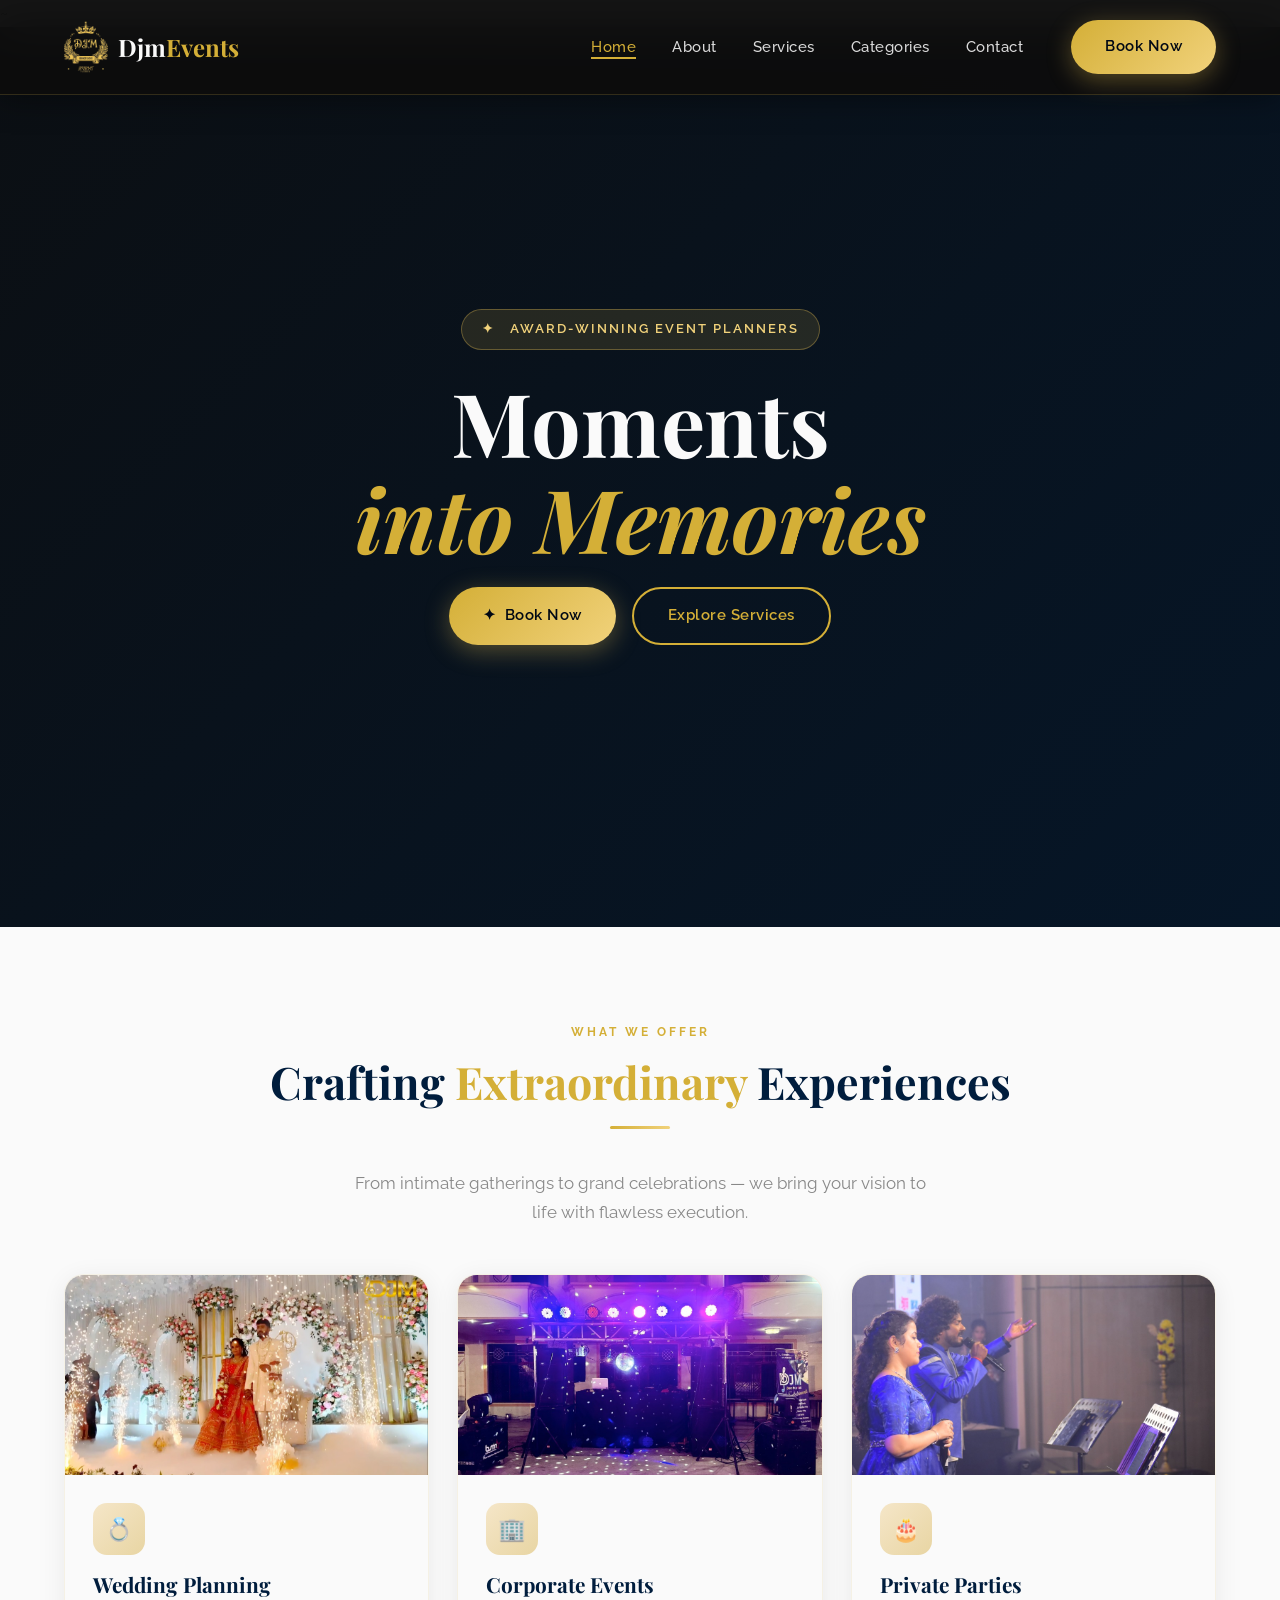
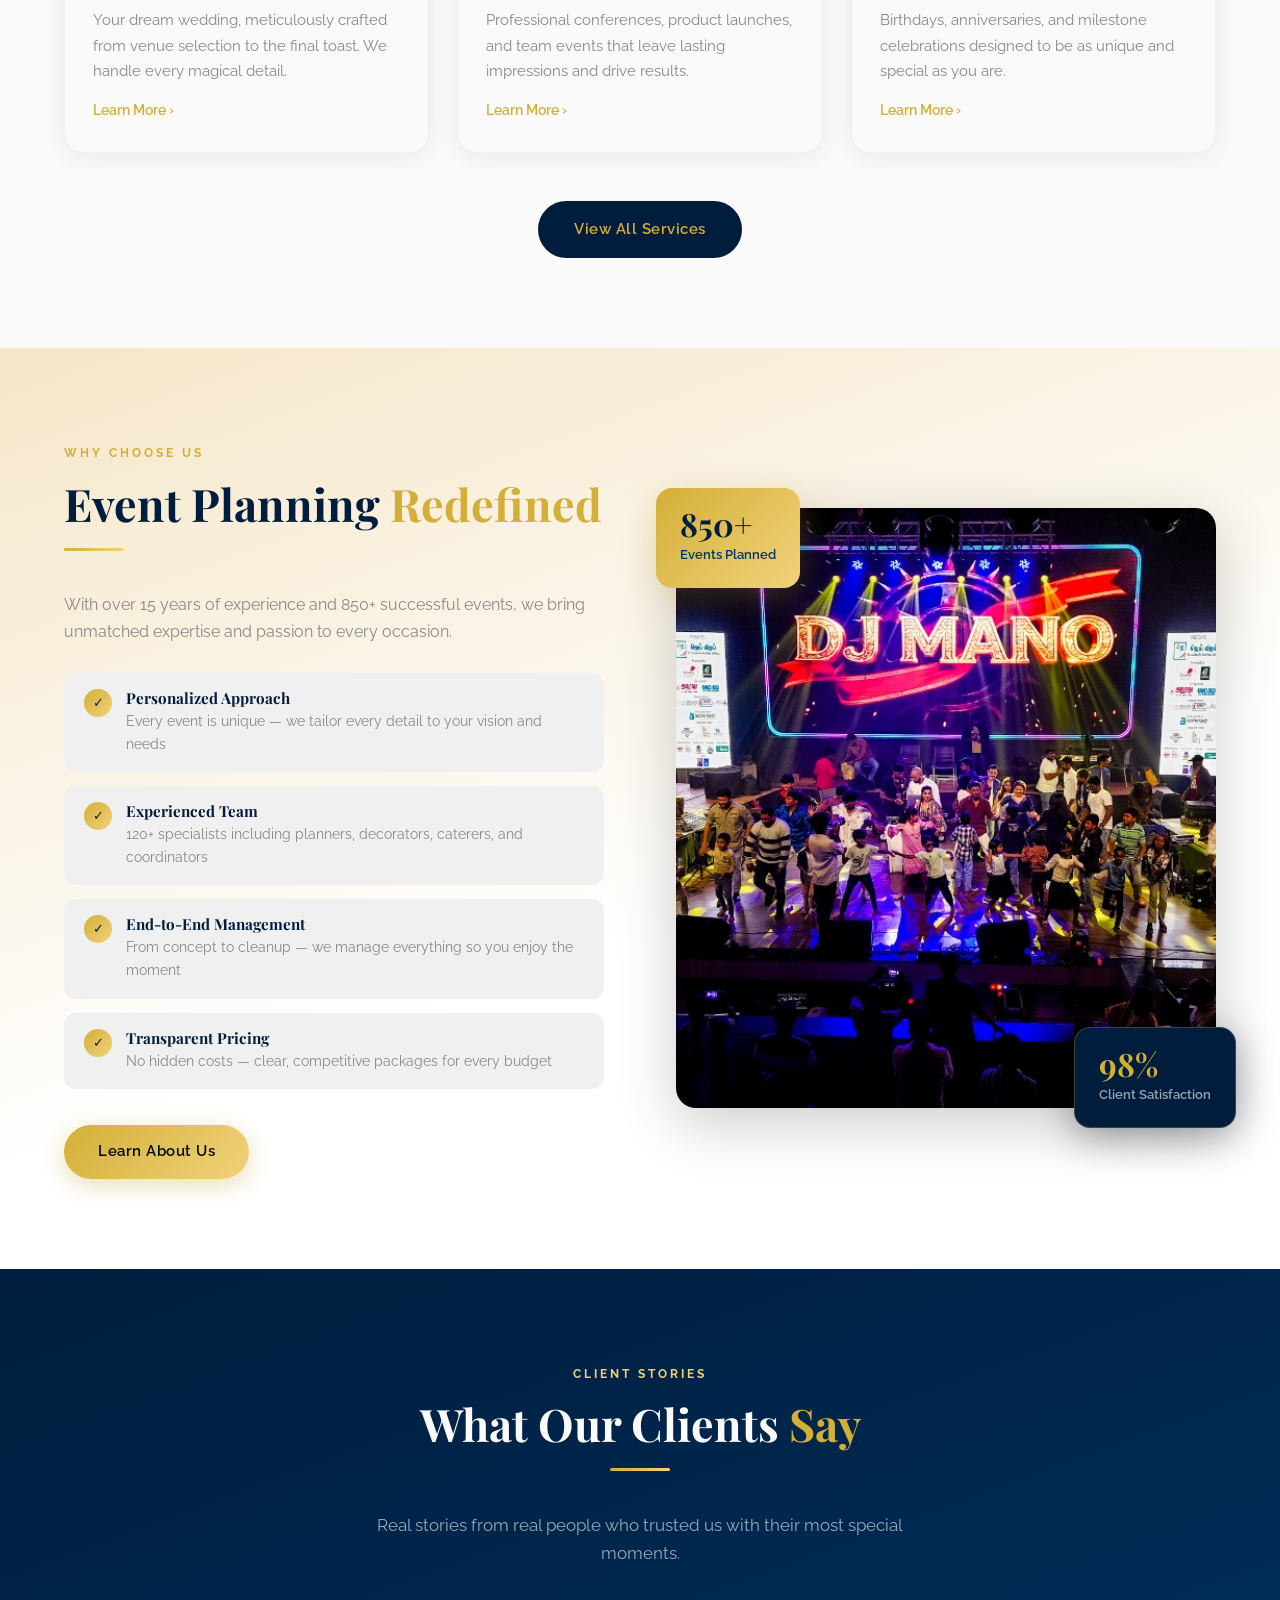
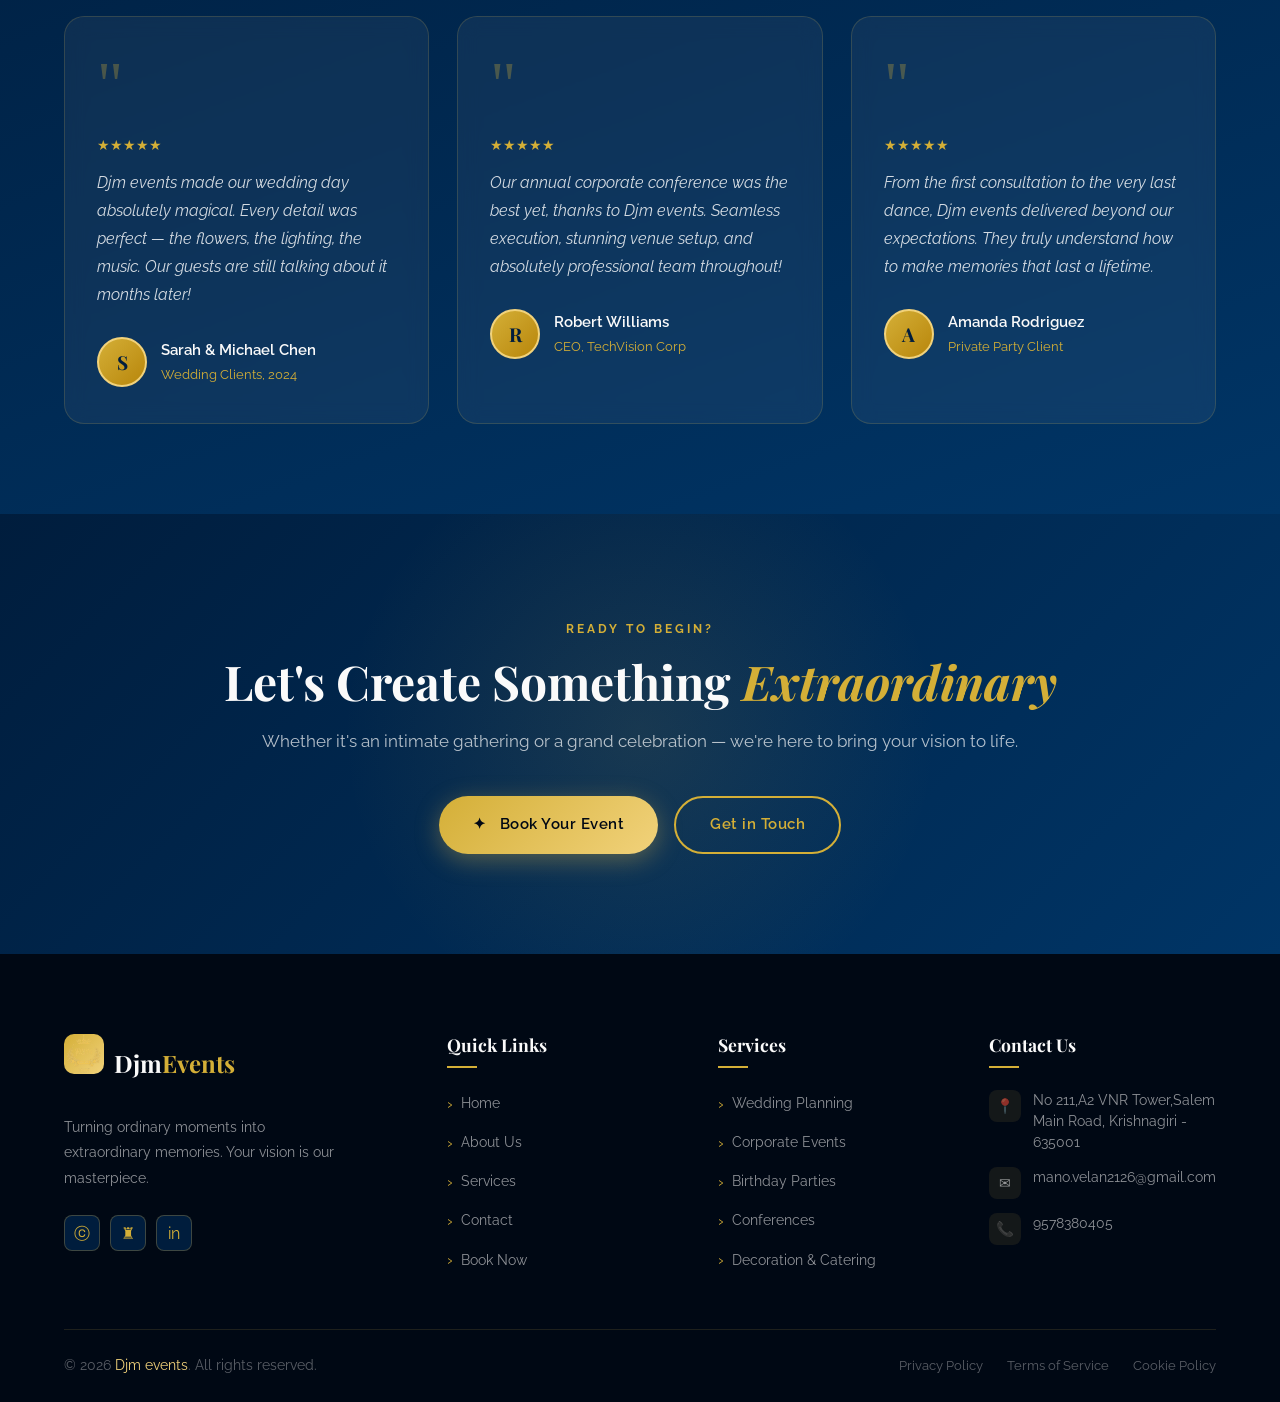
==== index.html @ b43e239d "first commit" ====
<!DOCTYPE html>
<html lang="en">

<head>
  <meta charset="UTF-8" />
  <meta name="viewport" content="width=device-width, initial-scale=1.0" />
  <meta name="description"
    content="Djm events - Premier event management company specializing in weddings, corporate functions, and private parties. Turning moments into memories." />
  <title>Djm events | Turning Moments into Memories</title>
  <link rel="stylesheet" href="style.css" />
  <link rel="preconnect" href="https://fonts.googleapis.com" />
  <link rel="preconnect" href="https://fonts.gstatic.com" crossorigin />
  <link rel="stylesheet" href="https://cdnjs.cloudflare.com/ajax/libs/font-awesome/6.5.0/css/all.min.css">
</head>
~
<body>

  <!-- ===== NAVBAR ===== -->
  <nav class="navbar" id="navbar">
    <div class="nav-container">
      <a href="index.html" class="nav-logo" aria-label="Djm events Home">
        <div class="nav-logo-icon"><img src="images/djmlogo.jpg" alt=""></div>
        <span class="nav-logo-text">Djm<span>Events</span></span>
      </a>
      <ul class="nav-links" id="navLinks" role="navigation" aria-label="Main navigation">
        <li><a href="index.html" class="nav-link active">Home</a></li>
        <li><a href="about.html" class="nav-link">About</a></li>
        <li><a href="services.html" class="nav-link">Services</a></li>
        <li><a href="categories.html" class="nav-link">Categories</a></li>
        <li><a href="contact.html" class="nav-link">Contact</a></li>
        <li><a href="book.html" class="btn btn-primary nav-cta">Book Now</a></li>
      </ul>
      <button class="hamburger" id="hamburger" aria-label="Toggle navigation" aria-expanded="false">
        <span></span><span></span><span></span>
      </button>
    </div>
  </nav>

  <!-- ===== HERO ===== -->
  <section class="hero" id="hero">
    <div class="hero-bg">
      <div class="slide slide-1"></div>
      <div class="slide slide-2"></div>
      <div class="slide slide-3"></div>
      <div class="slide slide-4"></div>
      <div class="slide slide-5"></div>
    </div>
    <div class="hero-overlay"></div>
    <div class="hero-particles" aria-hidden="true" id="particles"></div>
    <div class="container">
      <div class="hero-content">
        <div class="hero-badge">✦ &nbsp; Award-Winning Event Planners</div>
        <h1 class="hero-title">
          Moments
          <span class="gold-text">into Memories</span>
        </h1>
        
        <div class="hero-buttons">
          <a href="book.html" class="btn btn-primary" id="hero-book-btn">
            <span>✦</span> Book Now
          </a>
          <a href="services.html" class="btn btn-outline" id="hero-services-btn">
            Explore Services
          </a>
        </div>
      </div>
    </div>

  </section>

  <!-- ===== STATS BAR ===== -->


  <!-- ===== SERVICES HIGHLIGHTS ===== -->
  <section class="services-highlights section-padding" id="services-highlight">
    <div class="container">
      <div class="text-center fade-in">
        <span class="section-tag">What We Offer</span>
        <h2 class="section-title">Crafting <span>Extraordinary</span> Experiences</h2>
        <div class="gold-divider"></div>
        <p class="section-subtitle">From intimate gatherings to grand celebrations — we bring your vision to life with
          flawless execution.</p>
      </div>
      <div class="services-grid">

        <article class="service-card fade-in" id="service-wedding">
          <div class="service-card-img-wrap" style="overflow:hidden;">
            <img src="images/wedding_floral_stage.jpg" alt="Wedding planning services"
              class="service-card-img" loading="lazy" />
          </div>
          <div class="service-card-body">
            <div class="service-icon">💍</div>
            <h3>Wedding Planning</h3>
            <p>Your dream wedding, meticulously crafted from venue selection to the final toast. We handle every magical
              detail.</p>
            <a href="services.html#weddings" class="card-arrow">Learn More ›</a>
          </div>
        </article>

        <article class="service-card fade-in" id="service-corporate">
          <div style="overflow:hidden;">
            <img src="images/dj_full_setup.jpg"
              alt="Corporate events management" class="service-card-img" loading="lazy" />
          </div>
          <div class="service-card-body">
            <div class="service-icon">🏢</div>
            <h3>Corporate Events</h3>
            <p>Professional conferences, product launches, and team events that leave lasting impressions and drive
              results.</p>
            <a href="services.html#corporate" class="card-arrow">Learn More ›</a>
          </div>
        </article>

        <article class="service-card fade-in" id="service-birthday">
          <div style="overflow:hidden;">
            <img src="images/other_stage_singers.jpg" alt="Birthday party planning"
              class="service-card-img" loading="lazy" />
          </div>
          <div class="service-card-body">
            <div class="service-icon">🎂</div>
            <h3>Private Parties</h3>
            <p>Birthdays, anniversaries, and milestone celebrations designed to be as unique and special as you are.</p>
            <a href="services.html#parties" class="card-arrow">Learn More ›</a>
          </div>
        </article>

      </div>
      <div class="text-center" style="margin-top:48px;">
        <a href="services.html" class="btn btn-dark" id="all-services-btn">View All Services</a>
      </div>
    </div>
  </section>

  <!-- ===== WHY US ===== -->
  <section class="section-padding" style="background: linear-gradient(160deg, var(--champagne) 0%, #fff 60%);"
    id="why-us">
    <div class="container">
      <div class="two-col-grid">
        <div class="fade-in">
          <span class="section-tag">Why Choose Us</span>
          <h2 class="section-title">Event Planning <span>Redefined</span></h2>
          <div class="gold-divider"></div>
          <p style="color:var(--gray-mid); margin-bottom:28px; font-size:1rem;">With over 15 years of experience and
            850+ successful events, we bring unmatched expertise and passion to every occasion.</p>
          <div class="why-list">
            <div class="why-item">
              <div class="why-check">✓</div>
              <div class="why-item-text">
                <h5>Personalized Approach</h5>
                <p>Every event is unique — we tailor every detail to your vision and needs</p>
              </div>
            </div>
            <div class="why-item">
              <div class="why-check">✓</div>
              <div class="why-item-text">
                <h5>Experienced Team</h5>
                <p>120+ specialists including planners, decorators, caterers, and coordinators</p>
              </div>
            </div>
            <div class="why-item">
              <div class="why-check">✓</div>
              <div class="why-item-text">
                <h5>End-to-End Management</h5>
                <p>From concept to cleanup — we manage everything so you enjoy the moment</p>
              </div>
            </div>
            <div class="why-item">
              <div class="why-check">✓</div>
              <div class="why-item-text">
                <h5>Transparent Pricing</h5>
                <p>No hidden costs — clear, competitive packages for every budget</p>
              </div>
            </div>
          </div>
          <div style="margin-top:36px;">
            <a href="about.html" class="btn btn-primary" id="about-learn-btn">Learn About Us</a>
          </div>
        </div>
        <div class="fade-in" style="position:relative;">
          <img src="images/concert_djmano_crowd.jpg" alt="Elegant event setup" class="responsive-img-lg"
            style="width:100%; height:600px; object-fit:cover; border-radius:20px; box-shadow:0 16px 60px rgba(0,0,0,0.2);" loading="lazy" />
          <div
            style="position:absolute; top:-20px; left:-20px; background:linear-gradient(135deg,var(--gold),var(--gold-light)); border-radius:16px; padding:20px 24px; box-shadow:var(--shadow-gold);">
            <span
              style="font-family:'Playfair Display',serif; font-size:2rem; font-weight:700; color:var(--dark); display:block; line-height:1;">850+</span>
            <span style="font-size:0.8rem; color:var(--dark-mid); font-weight:600;">Events Planned</span>
          </div>
          <div
            style="position:absolute; bottom:-20px; right:-20px; background:var(--dark); border-radius:16px; padding:20px 24px; box-shadow:var(--shadow-dark); border:1px solid rgba(201,168,76,0.3);">
            <span
              style="font-family:'Playfair Display',serif; font-size:2rem; font-weight:700; color:var(--gold); display:block; line-height:1;">98%</span>
            <span style="font-size:0.8rem; color:rgba(255,255,255,0.6); font-weight:600;">Client Satisfaction</span>
          </div>
        </div>
      </div>
    </div>
  </section>

  <!-- ===== TESTIMONIALS ===== -->
  <section class="testimonials section-padding" id="testimonials">
    <div class="container">
      <div class="text-center fade-in">
        <span class="section-tag" style="color:var(--gold-light);">Client Stories</span>
        <h2 class="section-title" style="color:var(--white);">What Our Clients <span>Say</span></h2>
        <div class="gold-divider"></div>
        <p class="section-subtitle" style="color:rgba(255,255,255,0.6);">Real stories from real people who trusted us
          with their most special moments.</p>
      </div>
      <div class="testimonials-grid">

        <div class="testimonial-card fade-in" id="testimonial-1">
          <span class="quote-icon">"</span>
          <div class="stars">★★★★★</div>
          <p class="testimonial-text">Djm events made our wedding day absolutely magical. Every detail was perfect — the
            flowers, the lighting, the music. Our guests are still talking about it months later!</p>
          <div class="testimonial-author">
            <div class="author-avatar">S</div>
            <div class="author-info">
              <div class="author-name">Sarah & Michael Chen</div>
              <div class="author-role">Wedding Clients, 2024</div>
            </div>
          </div>
        </div>

        <div class="testimonial-card fade-in" id="testimonial-2">
          <span class="quote-icon">"</span>
          <div class="stars">★★★★★</div>
          <p class="testimonial-text">Our annual corporate conference was the best yet, thanks to Djm events. Seamless
            execution, stunning venue setup, and absolutely professional team throughout!</p>
          <div class="testimonial-author">
            <div class="author-avatar">R</div>
            <div class="author-info">
              <div class="author-name">Robert Williams</div>
              <div class="author-role">CEO, TechVision Corp</div>
            </div>
          </div>
        </div>

        <div class="testimonial-card fade-in" id="testimonial-3">
          <span class="quote-icon">"</span>
          <div class="stars">★★★★★</div>
          <p class="testimonial-text">From the first consultation to the very last dance, Djm events delivered beyond
            our expectations. They truly understand how to make memories that last a lifetime.</p>
          <div class="testimonial-author">
            <div class="author-avatar">A</div>
            <div class="author-info">
              <div class="author-name">Amanda Rodriguez</div>
              <div class="author-role">Private Party Client</div>
            </div>
          </div>
        </div>

      </div>
    </div>
  </section>

  <!-- ===== CTA ===== -->
  <section class="cta-section">
    <div class="container">
      <div class="cta-content text-center fade-in">
        <span class="section-tag">Ready to Begin?</span>
        <h2 class="cta-title">Let's Create Something <span>Extraordinary</span></h2>
        <p class="cta-subtitle">Whether it's an intimate gathering or a grand celebration — we're here to bring your
          vision to life.</p>
        <div class="cta-buttons">
          <a href="book.html" class="btn btn-primary" id="cta-book-btn">✦ &nbsp; Book Your Event</a>
          <a href="contact.html" class="btn btn-outline" id="cta-contact-btn">Get in Touch</a>
        </div>
      </div>
    </div>
  </section>

  <!-- ===== FOOTER ===== -->
  <footer id="footer">
    <div class="container">
      <div class="footer-top">
        <div class="footer-brand">
          <div class="footer-logo">
            <div class="footer-logo-icon"><img src="images/djmlogo.jpg" alt="Djm Events Logo"></div>
            <span class="footer-logo-text">Djm<span>Events</span></span>
          </div>
          <p class="footer-desc">Turning ordinary moments into extraordinary memories. Your vision is our masterpiece.
          </p>
          <div class="footer-social">
            <a href="#" class="social-link" aria-label="Facebook">&#9426;</a>
            <a href="#" class="social-link" aria-label="Instagram">&#9820;</a>
            <a href="#" class="social-link" aria-label="LinkedIn">in</a>
          </div>
        </div>
        <div class="footer-col">
          <h4>Quick Links</h4>
          <div class="footer-links">
            <a href="index.html">Home</a>
            <a href="about.html">About Us</a>
            <a href="services.html">Services</a>
            <a href="contact.html">Contact</a>
            <a href="book.html">Book Now</a>
          </div>
        </div>
        <div class="footer-col">
          <h4>Services</h4>
          <div class="footer-links">
            <a href="services.html">Wedding Planning</a>
            <a href="services.html">Corporate Events</a>
            <a href="services.html">Birthday Parties</a>
            <a href="services.html">Conferences</a>
            <a href="services.html">Decoration & Catering</a>
          </div>
        </div>
        <div class="footer-col">
          <h4>Contact Us</h4>
          <div class="footer-contact-items">
            <div class="footer-contact-item">
              <div class="footer-ci-icon">📍</div><span>No 211,A2 VNR Tower,Salem Main Road, Krishnagiri - 635001
              </span>
            </div>
            <div class="footer-contact-item">
              <div class="footer-ci-icon">✉</div><a href="mailto:contact@youreventco.com">mano.velan2126@gmail.com</a>
            </div>
            <div class="footer-contact-item">
              <div class="footer-ci-icon">📞</div><a href="tel:+11234567890">9578380405</a>
            </div>
          </div>
        </div>
      </div>
      <div class="footer-bottom">
        <p class="footer-copy">&copy; 2026 <a href="index.html">Djm events</a>. All rights reserved.</p>
        <div class="footer-bottom-links">
          <a href="#">Privacy Policy</a>
          <a href="#">Terms of Service</a>
          <a href="#">Cookie Policy</a>
        </div>
      </div>
    </div>
  </footer>

  <script src="main.js"></script>
</body>

</html>
---- style.css ----
/* ===================================================
   Djm events - Event Management Website Stylesheet
   Color Palette: Gold (#C9A84C), Black (#0D0D0D), White (#FAFAFA), Champagne (#F5E6C8)
   =================================================== */

@import url("https://fonts.googleapis.com/css2?family=Playfair+Display:ital,wght@0,400;0,600;0,700;1,400&family=Raleway:wght@300;400;500;600;700&display=swap");

:root {
  --gold: #d4af37;
  --gold-light: #f1d27b;
  --gold-dark: #b8860b;
  --black: #000814;
  --dark: #001d3d;
  --dark-mid: #003566;
  --white: #fafafa;
  --champagne: #f5e6c8;
  --champagne-mid: #e8d5a3;
  --gray-light: #f0f0f0;
  --gray-mid: #888;
  --text-dark: #1a1a1a;
  --text-light: #fafafa;
  --shadow-gold: 0 8px 32px rgba(212, 175, 55, 0.25);
  --shadow-dark: 0 8px 40px rgba(0, 8, 20, 0.4);
  --transition: all 0.35s cubic-bezier(0.4, 0, 0.2, 1);
  --radius: 12px;
  --radius-lg: 20px;
}

/* ===================== RESET & BASE ===================== */
*,
*::before,
*::after {
  margin: 0;
  padding: 0;
  box-sizing: border-box;
}

html {
  scroll-behavior: smooth;
  font-size: 16px;
}

body {
  font-family: "Raleway", sans-serif;
  background-color: var(--white);
  color: var(--text-dark);
  line-height: 1.7;
  overflow-x: hidden;
}

h1,
h2,
h3,
h4,
h5 {
  font-family: "Playfair Display", serif;
  line-height: 1.25;
}

a {
  text-decoration: none;
  color: inherit;
  transition: var(--transition);
}

img {
  max-width: 100%;
  height: auto;
  display: block;
}

ul {
  list-style: none;
}

input,
textarea,
select,
button {
  font-family: "Raleway", sans-serif;
}

/* ===================== UTILITY ===================== */
.container {
  max-width: 1200px;
  margin: 0 auto;
  padding: 0 24px;
}

.section-padding {
  padding: 90px 0;
}

.section-padding-sm {
  padding: 60px 0;
}

.section-tag {
  display: inline-block;
  font-size: 0.78rem;
  font-weight: 700;
  letter-spacing: 3px;
  text-transform: uppercase;
  color: var(--gold);
  margin-bottom: 12px;
}

.section-title {
  font-size: clamp(2rem, 4vw, 2.8rem);
  color: var(--dark);
  margin-bottom: 16px;
}

.section-title span {
  color: var(--gold);
}

.section-subtitle {
  font-size: 1.05rem;
  color: var(--gray-mid);
  max-width: 580px;
  margin-bottom: 48px;
}

.text-center {
  text-align: center;
}

.text-center .section-subtitle {
  margin-left: auto;
  margin-right: auto;
}

.gold-divider {
  width: 60px;
  height: 3px;
  background: linear-gradient(90deg, var(--gold), var(--gold-light));
  border-radius: 2px;
  margin: 16px 0 40px;
}

.text-center .gold-divider {
  margin-left: auto;
  margin-right: auto;
}

/* ===================== BUTTONS ===================== */
.btn {
  display: inline-flex;
  align-items: center;
  gap: 8px;
  padding: 14px 34px;
  border-radius: 50px;
  font-weight: 600;
  font-size: 0.95rem;
  letter-spacing: 0.5px;
  cursor: pointer;
  border: none;
  transition: var(--transition);
  position: relative;
  overflow: hidden;
}

.btn::before {
  content: "";
  position: absolute;
  inset: 0;
  background: rgba(255, 255, 255, 0.15);
  transform: scaleX(0);
  transform-origin: left;
  transition: transform 0.35s ease;
}

.btn:hover::before {
  transform: scaleX(1);
}

.btn-primary {
  background: linear-gradient(135deg, var(--gold) 0%, var(--gold-light) 100%);
  color: var(--black);
  box-shadow: 0 6px 24px rgba(201, 168, 76, 0.4);
}

.btn-primary:hover {
  transform: translateY(-3px);
  box-shadow: 0 12px 36px rgba(201, 168, 76, 0.5);
}

.btn-outline {
  background: transparent;
  color: var(--gold);
  border: 2px solid var(--gold);
}

.btn-outline:hover {
  background: var(--gold);
  color: var(--black);
  transform: translateY(-3px);
}

.btn-white {
  background: var(--white);
  color: var(--dark);
  box-shadow: 0 4px 20px rgba(0, 0, 0, 0.15);
}

.btn-white:hover {
  background: var(--champagne);
  transform: translateY(-3px);
}

.btn-dark {
  background: var(--dark);
  color: var(--gold);
  border: 2px solid var(--dark);
}

.btn-dark:hover {
  background: var(--gold);
  color: var(--dark);
  transform: translateY(-3px);
}

/* ===================== NAVBAR ===================== */
.navbar {
  position: fixed;
  top: 0;
  left: 0;
  right: 0;
  z-index: 1000;
  padding: 0;
  transition: var(--transition);
}

.navbar.scrolled {
  background: rgba(13, 13, 13, 0.97);
  backdrop-filter: blur(20px);
  border-bottom: 1px solid rgba(201, 168, 76, 0.2);
  box-shadow: 0 4px 30px rgba(0, 0, 0, 0.4);
}

.nav-container {
  max-width: 1200px;
  margin: 0 auto;
  padding: 20px 24px;
  display: flex;
  align-items: center;
  justify-content: space-between;
}

.nav-logo {
  display: flex;
  align-items: center;
  gap: 10px;
}

.nav-logo-icon {
  width: 44px;
  height: 54px;
  border-radius: 8px;
  display: flex;
  align-items: center;
  justify-content: center;
  overflow: hidden;
}

.nav-logo-icon img {
  width: 100%;
  height: 100%;
  object-fit: cover;
}

.nav-logo-text {
  font-family: "Playfair Display", serif;
  font-size: 1.5rem;
  font-weight: 700;
  color: var(--white);
}

.nav-logo-text span {
  color: var(--gold);
}

.nav-links {
  display: flex;
  align-items: center;
  gap: 36px;
}

.nav-link {
  color: rgba(255, 255, 255, 0.85);
  font-weight: 500;
  font-size: 0.92rem;
  letter-spacing: 0.5px;
  position: relative;
  padding-bottom: 4px;
}

.nav-link::after {
  content: "";
  position: absolute;
  bottom: 0;
  left: 0;
  width: 0;
  height: 2px;
  background: var(--gold);
  transition: width 0.3s ease;
}

.nav-link:hover,
.nav-link.active {
  color: var(--gold);
}

.nav-link:hover::after,
.nav-link.active::after {
  width: 100%;
}

.nav-cta {
  margin-left: 12px;
}

.hamburger {
  display: none;
  flex-direction: column;
  gap: 5px;
  cursor: pointer;
  padding: 4px;
}

.hamburger span {
  display: block;
  width: 24px;
  height: 2px;
  background: var(--white);
  border-radius: 2px;
  transition: var(--transition);
}

/* ===================== HERO - HOME ===================== */
.hero {
  position: relative;
  min-height: 100vh;
  display: flex;
  align-items: center;
  justify-content: center;
  overflow: hidden;
}

.hero-bg {
  position: absolute;
  inset: 0;
  z-index: 0;
  overflow: hidden;
  background: var(--dark);
}

.hero-bg .slide {
  position: absolute;
  inset: 0;
  background-size: cover;
  background-position: center;
  opacity: 0;
  animation: heroCrossfade 15s infinite;
}

.hero-bg .slide-1 {
  background-image: url("images/concert_peacock_stage.jpg");
  animation-delay: 0s;
}

.hero-bg .slide-2 {
  background-image: url("images/concert_djmano_crowd.jpg");
  animation-delay: 3s;
}

.hero-bg .slide-3 {
  background-image: url("images/wedding_floral_stage.jpg");
  animation-delay: 6s;
}

.hero-bg .slide-4 {
  background-image: url("images/dj_full_setup.jpg");
  animation-delay: 9s;
}

.hero-bg .slide-5 {
  background-image: url("images/wedding_sparkler_curtain.jpg");
  animation-delay: 12s;
}

@keyframes heroCrossfade {
  0% { opacity: 0; transform: scale(1); }
  5% { opacity: 1; transform: scale(1.02); }
  20% { opacity: 1; transform: scale(1.08); }
  25% { opacity: 0; transform: scale(1.1); }
  100% { opacity: 0; transform: scale(1.1); }
}

@keyframes heroZoom {
  0% {
    transform: scale(1.05);
  }

  100% {
    transform: scale(1.12);
  }
}

.hero-overlay {
  position: absolute;
  inset: 0;
  background: linear-gradient(135deg,
      rgba(13, 13, 13, 0.88) 0%,
      rgba(13, 13, 13, 0.65) 50%,
      rgba(13, 13, 13, 0.45) 100%);
}

.hero-particles {
  position: absolute;
  inset: 0;
  overflow: hidden;
  pointer-events: none;
}

.particle {
  position: absolute;
  width: 4px;
  height: 4px;
  background: var(--gold);
  border-radius: 50%;
  opacity: 0;
  animation: floatUp var(--duration, 6s) var(--delay, 0s) infinite ease-in;
}

@keyframes floatUp {
  0% {
    opacity: 0;
    transform: translateY(0) scale(0);
  }

  20% {
    opacity: 0.8;
  }

  80% {
    opacity: 0.4;
  }

  100% {
    opacity: 0;
    transform: translateY(-120vh) scale(1.5);
  }
}

.hero-content {
  position: relative;
  z-index: 2;
  max-width: 800px;
  text-align: center;
  animation: fadeInUp 1s ease 0.3s both;
}

@keyframes fadeInUp {
  from {
    opacity: 0;
    transform: translateY(40px);
  }

  to {
    opacity: 1;
    transform: translateY(0);
  }
}

.hero-badge {
  display: inline-flex;
  align-items: center;
  gap: 8px;
  background: rgba(201, 168, 76, 0.15);
  border: 1px solid rgba(201, 168, 76, 0.4);
  border-radius: 50px;
  padding: 8px 20px;
  color: var(--gold-light);
  font-size: 0.82rem;
  font-weight: 600;
  letter-spacing: 2px;
  text-transform: uppercase;
  margin-bottom: 24px;
  backdrop-filter: blur(10px);
}

.hero h1 {
  font-size: clamp(2.8rem, 7vw, 5.5rem);
  color: var(--white);
  line-height: 1.1;
  margin-bottom: 20px;
}

.hero h1 .gold-text {
  color: var(--gold);
  font-style: italic;
  display: block;
}

.hero-desc {
  font-size: 1.12rem;
  color: rgba(255, 255, 255, 0.82);
  max-width: 560px;
  margin-bottom: 40px;
  line-height: 1.8;
}

.hero-buttons {
  display: flex;
  justify-content: center;
  gap: 16px;
  flex-wrap: wrap;
}

.hero-scroll {
  position: absolute;
  bottom: 36px;
  left: 50%;
  transform: translateX(-50%);
  z-index: 2;
  display: flex;
  flex-direction: column;
  align-items: center;
  gap: 8px;
  color: rgba(255, 255, 255, 0.6);
  font-size: 0.75rem;
  letter-spacing: 2px;
  text-transform: uppercase;
  animation: bounce 2s infinite;
}

.scroll-line {
  width: 1px;
  height: 50px;
  background: linear-gradient(to bottom, transparent, var(--gold));
}

@keyframes bounce {

  0%,
  100% {
    transform: translateX(-50%) translateY(0);
  }

  50% {
    transform: translateX(-50%) translateY(8px);
  }
}

/* ===================== STATS BAR ===================== */
.stats-bar {
  background: linear-gradient(135deg, var(--dark) 0%, var(--dark-mid) 100%);
  padding: 50px 0;
}

.stats-grid {
  display: grid;
  grid-template-columns: repeat(4, 1fr);
  gap: 24px;
}

.stat-item {
  text-align: center;
  padding: 24px;
  border-right: 1px solid rgba(201, 168, 76, 0.2);
  position: relative;
}

.stat-item:last-child {
  border-right: none;
}

.stat-number {
  font-family: "Playfair Display", serif;
  font-size: 3rem;
  font-weight: 700;
  color: var(--gold);
  display: block;
  line-height: 1;
  margin-bottom: 6px;
}

.stat-label {
  color: rgba(255, 255, 255, 0.7);
  font-size: 0.88rem;
  font-weight: 500;
  letter-spacing: 1px;
  text-transform: uppercase;
}

/* ===================== SERVICES HIGHLIGHTS (HOME) ===================== */
.services-highlights {
  background: var(--white);
}

.services-grid {
  display: grid;
  grid-template-columns: repeat(3, 1fr);
  gap: 28px;
}

.service-card {
  background: var(--white);
  border-radius: var(--radius-lg);
  overflow: hidden;
  box-shadow: 0 4px 24px rgba(0, 0, 0, 0.07);
  border: 1px solid rgba(201, 168, 76, 0.12);
  transition: var(--transition);
  position: relative;
}

.service-card:hover {
  transform: translateY(-8px);
  box-shadow: var(--shadow-gold);
  border-color: rgba(201, 168, 76, 0.4);
}

.service-card-img {
  width: 100%;
  height: 200px;
  object-fit: cover;
  transition: transform 0.5s ease;
}

.service-card:hover .service-card-img {
  transform: scale(1.05);
}

.service-card-img-placeholder {
  width: 100%;
  height: 200px;
  display: flex;
  align-items: center;
  justify-content: center;
  font-size: 3rem;
  transition: transform 0.5s ease;
}

.service-card:hover .service-card-img-placeholder {
  transform: scale(1.05);
}

.service-card-body {
  padding: 28px;
}

.service-icon {
  width: 52px;
  height: 52px;
  background: linear-gradient(135deg, var(--champagne), var(--champagne-mid));
  border-radius: 14px;
  display: flex;
  align-items: center;
  justify-content: center;
  font-size: 1.4rem;
  margin-bottom: 16px;
  transition: var(--transition);
}

.service-card:hover .service-icon {
  background: linear-gradient(135deg, var(--gold), var(--gold-light));
  transform: rotate(-5deg) scale(1.1);
}

.service-card-body h3 {
  font-size: 1.3rem;
  color: var(--dark);
  margin-bottom: 10px;
}

.service-card-body p {
  font-size: 0.93rem;
  color: var(--gray-mid);
  line-height: 1.7;
}

.card-arrow {
  display: inline-flex;
  align-items: center;
  gap: 6px;
  color: var(--gold);
  font-weight: 600;
  font-size: 0.88rem;
  margin-top: 16px;
  transition: gap 0.3s ease;
}

.service-card:hover .card-arrow {
  gap: 10px;
}

/* ===================== TESTIMONIALS ===================== */
.testimonials {
  background: linear-gradient(160deg, var(--dark) 0%, var(--dark-mid) 100%);
}

.testimonials-grid {
  display: grid;
  grid-template-columns: repeat(3, 1fr);
  gap: 28px;
}

.testimonial-card {
  background: rgba(255, 255, 255, 0.05);
  border: 1px solid rgba(201, 168, 76, 0.2);
  border-radius: var(--radius-lg);
  padding: 36px 32px;
  position: relative;
  transition: var(--transition);
  backdrop-filter: blur(10px);
}

.testimonial-card:hover {
  background: rgba(201, 168, 76, 0.08);
  border-color: rgba(201, 168, 76, 0.5);
  transform: translateY(-6px);
}

.quote-icon {
  font-size: 4rem;
  color: var(--gold);
  opacity: 0.3;
  font-family: Georgia, serif;
  line-height: 1;
  margin-bottom: 16px;
  display: block;
}

.testimonial-text {
  color: rgba(255, 255, 255, 0.82);
  font-size: 0.97rem;
  line-height: 1.8;
  font-style: italic;
  margin-bottom: 28px;
}

.testimonial-author {
  display: flex;
  align-items: center;
  gap: 14px;
}

.author-avatar {
  width: 50px;
  height: 50px;
  border-radius: 50%;
  background: linear-gradient(135deg, var(--gold), var(--gold-dark));
  display: flex;
  align-items: center;
  justify-content: center;
  font-family: "Playfair Display", serif;
  font-size: 1.2rem;
  color: var(--dark);
  font-weight: 700;
  border: 2px solid var(--gold-light);
  flex-shrink: 0;
}



.author-name {
  color: var(--white);
  font-weight: 600;
  font-size: 0.95rem;
}

.author-role {
  color: var(--gold);
  font-size: 0.8rem;
}

.stars {
  color: var(--gold);
  font-size: 0.9rem;
  margin-bottom: 12px;
}

/* ===================== ABOUT PAGE ===================== */
.page-hero {
  position: relative;
  height: 50vh;
  min-height: 380px;
  display: flex;
  align-items: center;
  justify-content: center;
  padding-bottom: 60px;
  overflow: hidden;
}

.page-hero-bg {
  position: absolute;
  inset: 0;
  background-size: cover;
  background-position: center;
}

.page-hero-overlay {
  position: absolute;
  inset: 0;
  background: linear-gradient(to bottom,
      rgba(13, 13, 13, 0.5) 0%,
      rgba(13, 13, 13, 0.85) 100%);
}

.page-hero-content {
  position: relative;
  z-index: 2;
  max-width: 800px;
  margin: 0 auto;
}

.page-hero-content.text-center {
  text-align: center;
}

.page-hero-title {
  font-size: clamp(2.5rem, 6vw, 4rem);
  color: var(--white);
  margin-bottom: 12px;
}

.page-hero-title span {
  color: var(--gold);
}

.breadcrumb {
  display: flex;
  align-items: center;
  gap: 10px;
  color: rgba(255, 255, 255, 0.65);
  font-size: 0.88rem;
  justify-content: center;
}

.breadcrumb-center {
  justify-content: center;
}

.breadcrumb a {
  color: var(--gold-light);
}

.breadcrumb a:hover {
  color: var(--gold);
}

.breadcrumb-sep {
  color: rgba(255, 255, 255, 0.35);
}

/* About Section */
.about-overview {
  display: grid;
  grid-template-columns: 1fr 1fr;
  gap: 72px;
  align-items: center;
}

.about-img-wrap {
  position: relative;
}

.about-img-main {
  width: 100%;
  height: 600px;
  object-fit: cover;
  border-radius: var(--radius-lg);
  box-shadow: var(--shadow-dark);
}

.about-img-badge {
  position: absolute;
  bottom: -24px;
  right: -24px;
  background: linear-gradient(135deg, var(--gold), var(--gold-light));
  border-radius: var(--radius);
  padding: 20px 24px;
  text-align: center;
  box-shadow: var(--shadow-gold);
}

.about-img-badge .big-num {
  font-family: "Playfair Display", serif;
  font-size: 2.5rem;
  font-weight: 700;
  color: var(--dark);
  display: block;
}

.about-img-badge span {
  font-size: 0.8rem;
  color: var(--dark-mid);
  font-weight: 600;
}



.mission-vision-grid {
  display: grid;
  grid-template-columns: 1fr 1fr;
  gap: 20px;
  margin: 32px 0;
}

.mv-card {
  padding: 24px;
  border-radius: var(--radius);
  border: 1px solid;
  transition: var(--transition);
}

.mv-card.mission {
  background: linear-gradient(135deg,
      rgba(201, 168, 76, 0.08),
      rgba(201, 168, 76, 0.03));
  border-color: rgba(201, 168, 76, 0.3);
}

.mv-card.vision {
  background: linear-gradient(135deg,
      rgba(13, 13, 13, 0.04),
      rgba(13, 13, 13, 0.01));
  border-color: rgba(13, 13, 13, 0.15);
}

.mv-card:hover {
  transform: translateY(-4px);
  box-shadow: var(--shadow-gold);
}

.mv-icon {
  font-size: 1.8rem;
  margin-bottom: 12px;
}

.mv-card h4 {
  font-family: "Playfair Display", serif;
  font-size: 1.1rem;
  color: var(--dark);
  margin-bottom: 8px;
}

.mv-card p {
  font-size: 0.9rem;
  color: var(--gray-mid);
}

.why-list {
  display: flex;
  flex-direction: column;
  gap: 14px;
  margin-top: 24px;
}

.why-item {
  display: flex;
  align-items: flex-start;
  gap: 14px;
  padding: 16px 20px;
  background: var(--gray-light);
  border-radius: var(--radius);
  transition: var(--transition);
}

.why-item:hover {
  background: var(--champagne);
  transform: translateX(6px);
}

.why-check {
  width: 28px;
  height: 28px;
  border-radius: 50%;
  background: linear-gradient(135deg, var(--gold), var(--gold-light));
  display: flex;
  align-items: center;
  justify-content: center;
  font-size: 0.8rem;
  color: var(--dark);
  flex-shrink: 0;
}

.why-item-text h5 {
  color: var(--dark);
  font-size: 0.95rem;
  margin-bottom: 2px;
}

.why-item-text p {
  color: var(--gray-mid);
  font-size: 0.85rem;
}

/* Team */
.team-section {
  background: var(--gray-light);
}

.team-grid {
  display: grid;
  grid-template-columns: repeat(4, 1fr);
  gap: 28px;
}

.team-card {
  background: var(--white);
  border-radius: var(--radius-lg);
  overflow: hidden;
  text-align: center;
  box-shadow: 0 4px 20px rgba(0, 0, 0, 0.07);
  transition: var(--transition);
  border: 1px solid rgba(201, 168, 76, 0.1);
}

.team-card:hover {
  transform: translateY(-10px);
  box-shadow: var(--shadow-gold);
  border-color: rgba(201, 168, 76, 0.4);
}

.team-img-wrap {
  position: relative;
  overflow: hidden;
}

.team-img {
  width: 100%;
  height: 240px;
  object-fit: cover;
  object-position: top;
  transition: transform 0.5s ease;
}

.team-card:hover .team-img {
  transform: scale(1.07);
}

.team-img-overlay {
  position: absolute;
  inset: 0;
  background: linear-gradient(to top,
      rgba(13, 13, 13, 0.7) 0%,
      transparent 60%);
  opacity: 0;
  transition: var(--transition);
}

.team-card:hover .team-img-overlay {
  opacity: 1;
}

.team-social {
  position: absolute;
  bottom: 16px;
  left: 0;
  right: 0;
  display: flex;
  justify-content: center;
  gap: 10px;
  transform: translateY(20px);
  opacity: 0;
  transition: var(--transition);
}

.team-card:hover .team-social {
  opacity: 1;
  transform: translateY(0);
}

.team-social a {
  width: 34px;
  height: 34px;
  background: var(--gold);
  border-radius: 50%;
  display: flex;
  align-items: center;
  justify-content: center;
  color: var(--dark);
  font-size: 0.8rem;
}

.team-social a:hover {
  background: var(--white);
}

.team-info {
  padding: 22px 16px;
}

.team-name {
  font-size: 1.05rem;
  color: var(--dark);
  margin-bottom: 4px;
}

.team-role {
  font-size: 0.82rem;
  color: var(--gold);
  font-weight: 600;
  text-transform: uppercase;
  letter-spacing: 1px;
}

/* ===================== SERVICES PAGE ===================== */
.services-page-grid {
  display: grid;
  grid-template-columns: repeat(2, 1fr);
  gap: 32px;
}

/* ===================== CATEGORIES PAGE ===================== */
.categories-grid {
  display: grid;
  grid-template-columns: repeat(3, 1fr);
  gap: 32px;
  margin-top: 24px;
}

.category-card {
  background: var(--white);
  border-radius: var(--radius-lg);
  overflow: hidden;
  box-shadow: 0 4px 24px rgba(0, 0, 0, 0.07);
  border: 1px solid rgba(201, 168, 76, 0.1);
  transition: var(--transition);
  position: relative;
}

.category-card:hover {
  transform: translateY(-8px);
  box-shadow: var(--shadow-gold);
  border-color: rgba(201, 168, 76, 0.4);
}

.category-card-image {
  position: relative;
  height: 220px;
  overflow: hidden;
}

.category-card-image img {
  width: 100%;
  height: 100%;
  object-fit: cover;
  transition: transform 0.5s ease;
}

.category-card:hover .category-card-image img {
  transform: scale(1.1);
}

.category-placeholder {
  width: 100%;
  height: 100%;
  display: flex;
  align-items: center;
  justify-content: center;
  font-size: 4rem;
  transition: transform 0.5s ease;
}

.category-card:hover .category-placeholder {
  transform: scale(1.1);
}

.category-overlay {
  position: absolute;
  inset: 0;
  background: linear-gradient(to bottom,
      transparent 0%,
      rgba(13, 13, 13, 0.7) 100%);
}

.category-card-body {
  padding: 32px;
}

.footer-logo-icon {
  width: 50px;
  height: 50px;
  border-radius: 10px;
  display: flex;
  align-items: center;
  justify-content: center;
  overflow: hidden;
  margin-bottom: 20px;
}

.footer-logo-icon img {
  width: 100%;
  height: 100%;
  object-fit: cover;
}

.category-icon {
  width: 60px;
  height: 60px;
  background: linear-gradient(135deg, var(--gold), var(--gold-light));
  border-radius: 16px;
  display: flex;
  align-items: center;
  justify-content: center;
  font-size: 1.6rem;
  margin-bottom: 20px;
  transition: var(--transition);
  box-shadow: var(--shadow-gold);
}

.category-card:hover .category-icon {
  transform: rotate(-5deg) scale(1.1);
}

.category-card-body h3 {
  font-family: "Playfair Display", serif;
  font-size: 1.5rem;
  color: var(--dark);
  margin-bottom: 12px;
}

.category-card-body p {
  color: var(--gray-mid);
  font-size: 0.92rem;
  line-height: 1.7;
  margin-bottom: 20px;
}

.category-features {
  list-style: none;
  padding: 0;
  margin: 0 0 24px 0;
  display: flex;
  flex-direction: column;
  gap: 10px;
}

.category-features li {
  display: flex;
  align-items: center;
  gap: 10px;
  font-size: 0.88rem;
  color: var(--text-dark);
}

.category-features li span {
  color: var(--gold);
  font-weight: 700;
  font-size: 1rem;
}

/* Comparison Table */
.comparison-table {
  overflow-x: auto;
  margin-top: 32px;
  border-radius: var(--radius);
  box-shadow: 0 4px 24px rgba(0, 0, 0, 0.08);
  background: var(--white);
  border: 1px solid rgba(201, 168, 76, 0.15);
}

.comparison-table table {
  width: 100%;
  border-collapse: collapse;
}

.comparison-table thead {
  background: linear-gradient(135deg, var(--dark) 0%, var(--dark-mid) 100%);
  color: var(--white);
}

.comparison-table th {
  padding: 20px 16px;
  text-align: left;
  font-family: "Playfair Display", serif;
  font-size: 1rem;
  font-weight: 600;
  letter-spacing: 0.5px;
}

.comparison-table td {
  padding: 16px;
  border-bottom: 1px solid rgba(201, 168, 76, 0.1);
  font-size: 0.9rem;
  color: var(--text-dark);
}

.comparison-table tbody tr {
  transition: background 0.3s ease;
}

.comparison-table tbody tr:nth-child(even) {
  background: rgba(245, 230, 200, 0.15);
}

.comparison-table tbody tr:hover {
  background: rgba(201, 168, 76, 0.08);
}

@media (max-width: 1024px) {
  .categories-grid {
    grid-template-columns: repeat(2, 1fr);
  }
}

@media (max-width: 768px) {
  .categories-grid {
    grid-template-columns: 1fr;
  }

  .comparison-table {
    font-size: 0.85rem;
  }

  .comparison-table th,
  .comparison-table td {
    padding: 12px 8px;
  }
}

.service-detail-card {
  background: var(--white);
  border-radius: var(--radius-lg);
  overflow: hidden;
  box-shadow: 0 4px 24px rgba(0, 0, 0, 0.07);
  border: 1px solid rgba(201, 168, 76, 0.1);
  transition: var(--transition);
  display: flex;
  gap: 0;
}

.service-detail-card:hover {
  transform: translateY(-6px);
  box-shadow: var(--shadow-gold);
  border-color: rgba(201, 168, 76, 0.4);
}

.service-detail-img {
  width: 200px;
  flex-shrink: 0;
  object-fit: cover;
}

.service-img-placeholder {
  width: 200px;
  flex-shrink: 0;
  display: flex;
  align-items: center;
  justify-content: center;
  font-size: 3.5rem;
}

.service-detail-body {
  padding: 32px;
  flex: 1;
}

.service-detail-badge {
  display: inline-block;
  background: var(--champagne);
  color: var(--gold-dark);
  font-size: 0.72rem;
  font-weight: 700;
  letter-spacing: 2px;
  text-transform: uppercase;
  padding: 5px 14px;
  border-radius: 50px;
  margin-bottom: 12px;
}

.service-detail-body h3 {
  font-size: 1.4rem;
  color: var(--dark);
  margin-bottom: 10px;
}

.service-detail-body p {
  color: var(--gray-mid);
  font-size: 0.92rem;
  line-height: 1.75;
  margin-bottom: 20px;
}

.service-features {
  display: flex;
  flex-direction: column;
  gap: 8px;
}

.service-feature {
  display: flex;
  align-items: center;
  gap: 8px;
  font-size: 0.87rem;
  color: var(--text-dark);
}

.feature-dot {
  width: 8px;
  height: 8px;
  background: var(--gold);
  border-radius: 50%;
  flex-shrink: 0;
}

/* CTA Section */
.cta-section {
  background: linear-gradient(135deg, var(--dark) 0%, var(--dark-mid) 100%);
  padding: 100px 0;
  position: relative;
  overflow: hidden;
}

.cta-section::before {
  content: "";
  position: absolute;
  width: 600px;
  height: 600px;
  border-radius: 50%;
  background: radial-gradient(circle,
      rgba(201, 168, 76, 0.12) 0%,
      transparent 70%);
  top: 50%;
  left: 50%;
  transform: translate(-50%, -50%);
}

.cta-content {
  position: relative;
  z-index: 1;
}

.cta-title {
  font-size: clamp(2rem, 4vw, 3rem);
  color: var(--white);
  margin-bottom: 16px;
}

.cta-title span {
  color: var(--gold);
  font-style: italic;
}

.cta-subtitle {
  color: rgba(255, 255, 255, 0.7);
  margin-bottom: 40px;
  font-size: 1.05rem;
}

.cta-buttons {
  display: flex;
  gap: 16px;
  justify-content: center;
  flex-wrap: wrap;
}

/* ===================== CONTACT PAGE ===================== */
.contact-grid {
  display: grid;
  grid-template-columns: 1fr 1.6fr;
  gap: 60px;
  align-items: start;
}



.contact-info-item {
  display: flex;
  gap: 18px;
  margin-bottom: 32px;
  padding: 24px;
  background: var(--gray-light);
  border-radius: var(--radius);
  transition: var(--transition);
  border: 1px solid transparent;
}

.contact-info-item:hover {
  background: var(--champagne);
  border-color: rgba(201, 168, 76, 0.3);
  transform: translateX(6px);
}

.contact-icon {
  width: 52px;
  height: 52px;
  background: linear-gradient(135deg, var(--gold), var(--gold-light));
  border-radius: 14px;
  display: flex;
  align-items: center;
  justify-content: center;
  font-size: 1.3rem;
  flex-shrink: 0;
}

.contact-info-text h4 {
  color: var(--dark);
  margin-bottom: 4px;
  font-size: 1rem;
}

.contact-info-text p,
.contact-info-text a {
  color: var(--gray-mid);
  font-size: 0.92rem;
}

.contact-info-text a:hover {
  color: var(--gold);
}

.map-container {
  margin-top: 32px;
  border-radius: var(--radius-lg);
  overflow: hidden;
  box-shadow: 0 4px 24px rgba(0, 0, 0, 0.1);
  border: 2px solid rgba(201, 168, 76, 0.2);
}

.map-container iframe {
  width: 100%;
  height: 220px;
  border: 0;
  display: block;
}

/* ===================== FORMS ===================== */
.form-wrapper {
  background: var(--white);
  border-radius: var(--radius-lg);
  padding: 48px;
  box-shadow: 0 8px 40px rgba(0, 0, 0, 0.1);
  border: 1px solid rgba(201, 168, 76, 0.12);
}

.form-group {
  margin-bottom: 24px;
}

.form-group label {
  display: block;
  font-weight: 600;
  font-size: 0.9rem;
  color: var(--dark);
  margin-bottom: 8px;
  letter-spacing: 0.3px;
}

.form-group .label-req {
  color: var(--gold);
}

.form-control {
  width: 100%;
  padding: 14px 18px;
  border: 2px solid rgba(201, 168, 76, 0.2);
  border-radius: var(--radius);
  background: var(--gray-light);
  color: var(--dark);
  font-size: 0.95rem;
  transition: var(--transition);
  outline: none;
  appearance: none;
}

.form-control:focus {
  border-color: var(--gold);
  background: var(--white);
  box-shadow: 0 0 0 4px rgba(201, 168, 76, 0.12);
}

.form-control::placeholder {
  color: #aaa;
}

textarea.form-control {
  resize: vertical;
  min-height: 130px;
}

select.form-control {
  background-image: url("data:image/svg+xml,%3Csvg xmlns='http://www.w3.org/2000/svg' viewBox='0 0 24 24' fill='%23C9A84C'%3E%3Cpath d='M7 10l5 5 5-5z'/%3E%3C/svg%3E");
  background-repeat: no-repeat;
  background-position: right 14px center;
  background-size: 20px;
  padding-right: 44px;
  cursor: pointer;
}

.form-row {
  display: grid;
  grid-template-columns: 1fr 1fr;
  gap: 20px;
}

.form-submit {
  width: 100%;
  padding: 16px;
  font-size: 1rem;
  font-weight: 700;
  letter-spacing: 1px;
}

.form-success {
  display: none;
  background: linear-gradient(135deg,
      rgba(201, 168, 76, 0.1),
      rgba(201, 168, 76, 0.05));
  border: 1px solid rgba(201, 168, 76, 0.4);
  border-radius: var(--radius);
  padding: 20px;
  text-align: center;
  color: var(--gold-dark);
  font-weight: 600;
  margin-top: 16px;
}

/* ===================== BOOKING PAGE ===================== */
.booking-section {
  background: linear-gradient(160deg, var(--champagne) 0%, var(--white) 60%);
}

.booking-wrapper {
  max-width: 780px;
  margin: 0 auto;
  background: var(--white);
  border-radius: 24px;
  box-shadow: 0 12px 60px rgba(0, 0, 0, 0.12);
  overflow: hidden;
  border: 1px solid rgba(201, 168, 76, 0.2);
}

.booking-header {
  background: linear-gradient(135deg, var(--dark) 0%, var(--dark-mid) 100%);
  padding: 40px 48px;
  text-align: center;
  position: relative;
  overflow: hidden;
}

.booking-header::before {
  content: "";
  position: absolute;
  width: 300px;
  height: 300px;
  border-radius: 50%;
  background: radial-gradient(circle,
      rgba(201, 168, 76, 0.2) 0%,
      transparent 70%);
  top: 50%;
  left: 50%;
  transform: translate(-50%, -50%);
}

.booking-header-icon {
  width: 72px;
  height: 72px;
  background: linear-gradient(135deg, var(--gold), var(--gold-light));
  border-radius: 50%;
  display: flex;
  align-items: center;
  justify-content: center;
  font-size: 2rem;
  margin: 0 auto 20px;
  position: relative;
  z-index: 1;
}

.booking-header h2 {
  color: var(--white);
  font-size: 2rem;
  position: relative;
  z-index: 1;
  margin-bottom: 8px;
}

.booking-header p {
  color: rgba(255, 255, 255, 0.7);
  position: relative;
  z-index: 1;
}

.booking-body {
  padding: 48px;
}

.booking-steps {
  display: flex;
  gap: 0;
  margin-bottom: 40px;
  background: var(--gray-light);
  border-radius: var(--radius);
  padding: 4px;
}

.booking-step {
  flex: 1;
  text-align: center;
  padding: 10px;
  border-radius: var(--radius);
  font-size: 0.8rem;
  color: var(--gray-mid);
  font-weight: 600;
  transition: var(--transition);
}

.booking-step.active {
  background: linear-gradient(135deg, var(--gold), var(--gold-light));
  color: var(--dark);
}

/* ===================== FOOTER ===================== */
footer {
  background: var(--black);
  color: rgba(255, 255, 255, 0.8);
  padding: 80px 0 0;
}

.footer-top {
  display: grid;
  grid-template-columns: 1.5fr 1fr 1fr 1fr;
  gap: 48px;
  padding-bottom: 56px;
  border-bottom: 1px solid rgba(201, 168, 76, 0.15);
}



.footer-logo {
  display: flex;
  align-items: center;
  gap: 10px;
  margin-bottom: 20px;
}

.footer-logo-icon {
  width: 40px;
  height: 40px;
  background: linear-gradient(135deg, var(--gold), var(--gold-light));
  border-radius: 10px;
  display: flex;
  align-items: center;
  justify-content: center;
  font-size: 1.2rem;
}

.footer-logo-text {
  font-family: "Playfair Display", serif;
  font-size: 1.5rem;
  font-weight: 700;
  color: var(--white);
}

.footer-logo-text span {
  color: var(--gold);
}

.footer-desc {
  font-size: 0.9rem;
  line-height: 1.8;
  color: rgba(255, 255, 255, 0.55);
  margin-bottom: 24px;
  max-width: 280px;
}

.footer-social {
  display: flex;
  gap: 10px;
}

.social-link {
  width: 40px;
  height: 40px;
  background: rgba(255, 255, 255, 0.06);
  border: 1px solid rgba(201, 168, 76, 0.2);
  border-radius: 10px;
  display: flex;
  align-items: center;
  justify-content: center;
  font-size: 1rem;
  transition: var(--transition);
}

.social-link:hover {
  background: var(--gold);
  border-color: var(--gold);
  color: var(--dark);
  transform: translateY(-4px);
}

.footer-col h4 {
  font-family: "Playfair Display", serif;
  font-size: 1.1rem;
  color: var(--white);
  margin-bottom: 22px;
  position: relative;
  padding-bottom: 12px;
}

.footer-col h4::after {
  content: "";
  position: absolute;
  bottom: 0;
  left: 0;
  width: 30px;
  height: 2px;
  background: var(--gold);
}

.footer-links {
  display: flex;
  flex-direction: column;
  gap: 12px;
}

.footer-links a {
  color: rgba(255, 255, 255, 0.55);
  font-size: 0.9rem;
  transition: var(--transition);
  display: flex;
  align-items: center;
  gap: 8px;
}

.footer-links a::before {
  content: "›";
  color: var(--gold);
  font-size: 1rem;
}

.footer-links a:hover {
  color: var(--gold);
  transform: translateX(4px);
}

.footer-contact-items {
  display: flex;
  flex-direction: column;
  gap: 14px;
}

.footer-contact-item {
  display: flex;
  align-items: flex-start;
  gap: 12px;
  color: rgba(255, 255, 255, 0.55);
  font-size: 0.88rem;
  line-height: 1.5;
}

.footer-contact-item a {
  color: rgba(255, 255, 255, 0.55);
}

.footer-contact-item a:hover {
  color: var(--gold);
}

.footer-ci-icon {
  width: 32px;
  height: 32px;
  background: rgba(201, 168, 76, 0.1);
  border-radius: 8px;
  display: flex;
  align-items: center;
  justify-content: center;
  font-size: 0.9rem;
  flex-shrink: 0;
}

.footer-bottom {
  padding: 24px 0;
  display: flex;
  align-items: center;
  justify-content: space-between;
  gap: 16px;
  flex-wrap: wrap;
}

.footer-copy {
  color: rgba(255, 255, 255, 0.35);
  font-size: 0.85rem;
}

.footer-copy a {
  color: var(--gold-light);
}

.footer-bottom-links {
  display: flex;
  gap: 24px;
}

.footer-bottom-links a {
  color: rgba(255, 255, 255, 0.35);
  font-size: 0.82rem;
}

.footer-bottom-links a:hover {
  color: var(--gold);
}

/* ===================== PAGE TRANSITIONS ===================== */
.fade-in {
  opacity: 0;
  transform: translateY(30px);
  transition:
    opacity 0.7s ease,
    transform 0.7s ease;
}

.fade-in.visible {
  opacity: 1;
  transform: translateY(0);
}

/* ===================== RESPONSIVE ===================== */
@media (max-width: 1024px) {
  .stats-grid {
    grid-template-columns: repeat(2, 1fr);
  }

  .services-grid {
    grid-template-columns: repeat(2, 1fr);
  }

  .footer-top {
    grid-template-columns: 1fr 1fr;
    gap: 40px;
  }

  .team-grid {
    grid-template-columns: repeat(2, 1fr);
  }

  .services-page-grid {
    grid-template-columns: 1fr;
  }

  .service-detail-card {
    flex-direction: column;
  }

  .service-detail-img,
  .service-img-placeholder {
    width: 100%;
    height: 200px;
  }
}

@media (max-width: 768px) {
  .nav-links {
    display: none;
    position: fixed;
    top: 0;
    right: 0;
    bottom: 0;
    width: 280px;
    background: var(--dark);
    flex-direction: column;
    padding: 80px 32px 32px;
    gap: 24px;
    z-index: 999;
    transform: translateX(100%);
    transition: transform 0.35s ease;
  }

  .nav-links .nav-link {
    color: var(--white);
    font-size: 1.1rem;
    width: 100%;
    padding: 10px 0;
  }

  .nav-links.open {
    display: flex;
    transform: translateX(0);
  }

  .hamburger {
    display: flex;
    z-index: 1001;
    margin-right: 4px;
  }

  .stats-grid {
    grid-template-columns: repeat(2, 1fr);
  }

  .services-grid {
    grid-template-columns: 1fr;
  }

  .about-overview {
    grid-template-columns: 1fr;
    gap: 40px;
  }

  .about-img-badge {
    right: 16px;
  }

  .mission-vision-grid {
    grid-template-columns: 1fr;
  }

  .testimonials-grid {
    grid-template-columns: 1fr;
  }

  .contact-grid {
    grid-template-columns: 1fr;
  }

  .footer-top {
    grid-template-columns: 1fr;
  }

  .team-grid {
    grid-template-columns: repeat(2, 1fr);
  }

  .footer-bottom {
    flex-direction: column;
    text-align: center;
  }

  .form-row {
    grid-template-columns: 1fr;
  }

  .form-wrapper {
    padding: 28px;
  }

  .booking-body {
    padding: 28px;
  }

  .booking-header {
    padding: 28px;
  }
}

@media (max-width: 480px) {
  .team-grid {
    grid-template-columns: 1fr;
  }

  .stats-grid {
    grid-template-columns: 1fr;
  }

  .stat-item {
    border-right: none;
    border-bottom: 1px solid rgba(201, 168, 76, 0.2);
  }

  .stat-item:last-child {
    border-bottom: none;
  }

  .hero-buttons {
    flex-direction: column;
    align-items: center;
  }
}

/* ===================== RESPONSIVE HELPER CLASSES ===================== */
/* These replace inline style grids so they become responsive */

/* 2-column grid (used in Why Us, Why Choose Us sections) */
.two-col-grid {
  display: grid;
  grid-template-columns: 1fr 1fr;
  gap: 72px;
  align-items: center;
}

/* 3-column grid (Values section in about) */
.three-col-grid {
  display: grid;
  grid-template-columns: repeat(3, 1fr);
  gap: 28px;
}

/* 4-column grid (Process steps in services) */
.four-col-grid {
  display: grid;
  grid-template-columns: repeat(4, 1fr);
  gap: 24px;
  position: relative;
}

/* Numbers stats grid (About page 2x2) */
.two-two-grid {
  display: grid;
  grid-template-columns: 1fr 1fr;
  gap: 24px;
}

/* ===================== EXTENDED RESPONSIVE ===================== */

/* --- Large tablet: 1024px --- */
@media (max-width: 1024px) {
  .container {
    padding: 0 32px;
  }

  .two-col-grid {
    gap: 48px;
  }

  .four-col-grid {
    grid-template-columns: repeat(2, 1fr);
  }

  /* Process connector line hidden below desktop */
  .four-col-grid > .process-connector {
    display: none;
  }

  .page-hero {
    height: 40vh;
    min-height: 300px;
  }

  .section-padding {
    padding: 72px 0;
  }

  .cta-section {
    padding: 72px 0;
  }
}

/* --- Tablet: 768px --- */
@media (max-width: 768px) {
  .container {
    padding: 0 20px;
  }

  /* Collapse all 2-col grids */
  .two-col-grid {
    grid-template-columns: 1fr;
    gap: 40px;
  }

  /* Collapse 3-col grids */
  .three-col-grid {
    grid-template-columns: 1fr 1fr;
    gap: 20px;
  }

  /* Collapse 4-col grids */
  .four-col-grid {
    grid-template-columns: repeat(2, 1fr);
    gap: 20px;
  }

  /* Hero */
  .hero h1 {
    font-size: clamp(2.2rem, 8vw, 3.5rem);
  }

  .hero-content {
    padding: 0 16px;
  }

  .hero-buttons {
    flex-direction: column;
    align-items: center;
    gap: 12px;
  }

  .hero-buttons .btn {
    width: 100%;
    max-width: 300px;
    justify-content: center;
  }

  /* Page hero */
  .page-hero {
    height: auto;
    min-height: 200px !important;
    padding: 100px 20px 40px !important;
  }

  .page-hero-title {
    font-size: clamp(1.8rem, 6vw, 2.8rem) !important;
  }

  /* Section headings */
  .section-title {
    font-size: clamp(1.6rem, 5vw, 2.2rem);
  }

  .section-padding {
    padding: 60px 20px !important;
  }

  .section-padding-sm {
    padding: 40px 20px !important;
  }

  /* CTA */
  .cta-section {
    padding: 60px 20px !important;
  }

  .cta-title {
    font-size: clamp(1.6rem, 5vw, 2.2rem);
  }

  /* About img badge */
  .about-img-badge {
    right: 8px;
    bottom: 8px;
    padding: 14px 18px;
  }

  .about-img-badge .big-num {
    font-size: 1.8rem;
  }

  /* Why us section fixes */
  #why-us .two-col-grid > div:last-child {
    margin-top: 40px;
    padding: 20px 0;
  }

  #why-us [style*="position:absolute"] {
    position: static !important;
    margin-bottom: 20px;
    width: 100%;
    text-align: center;
    top: auto !important;
    left: auto !important;
    bottom: auto !important;
    right: auto !important;
    transform: none !important;
  }

  #why-us .fade-in img {
    margin-bottom: 40px;
  }

  /* Decor grid on medium screens */
  .decor-grid {
    gap: 20px;
  }

  /* Booking Page specific */
  .booking-section {
    padding: 100px 20px 40px !important;
  }

  .booking-header h2 {
    font-size: 1.6rem !important;
  }

  .booking-wrapper {
    border-radius: 16px;
  }

  /* Category Cards Table Fix */
  .comparison-table {
    display: block;
    width: 100%;
    overflow-x: auto;
    -webkit-overflow-scrolling: touch;
  }

  /* Navigation drawer contrast and padding */
  .nav-links .nav-link {
    color: var(--white);
    font-size: 1.1rem;
    width: 100%;
    padding: 12px 0;
  }

  .hamburger {
    margin-right: 4px;
  }

  /* Footer */
  footer {
    padding: 60px 20px 0 !important;
  }

  .footer-bottom {
    flex-direction: column;
    text-align: center;
    padding: 24px 0 !important;
  }

  .footer-bottom-links {
    gap: 16px;
    flex-wrap: wrap;
    justify-content: center;
  }

  /* Removed dangerous global img min-height rule that distorted logos and small icons */
  .about-img-main {
    height: 400px;
  }
  .responsive-img-lg {
    height: 400px !important;
  }
  .hero-buttons {
    flex-wrap: wrap;
  }
}

/* --- Mobile: 480px --- */
@media (max-width: 480px) {
  .container {
    padding: 0 16px;
  }

  /* All multi-col grids → 1 col */
  .three-col-grid, .four-col-grid, .two-two-grid, .stats-grid, .services-grid, .team-grid, .contact-grid, .categories-grid {
    grid-template-columns: 1fr !important;
  }

  /* Inline style overrides */
  [style*="grid-template-columns:repeat"],
  [style*="grid-template-columns: repeat"] {
    grid-template-columns: 1fr !important;
  }

  /* Decor grid */
  .decor-grid {
    grid-template-columns: 1fr !important;
  }

  /* Hero */
  .hero h1 {
    font-size: clamp(2rem, 9vw, 2.8rem);
  }

  .hero-badge {
    font-size: 0.72rem;
    padding: 6px 14px;
  }

  .hero-buttons .btn {
    max-width: none;
  }

  /* Section padding */
  .section-padding {
    padding: 48px 16px !important;
  }

  .cta-buttons {
    flex-direction: column;
    align-items: center;
    gap: 12px;
  }

  .cta-buttons .btn {
    width: 100%;
    justify-content: center;
  }

  /* Forms */
  .form-row {
    grid-template-columns: 1fr !important;
  }

  .form-wrapper, .booking-body, .booking-header {
    padding: 24px 16px !important;
  }
}

/* --- Small phones: 360px --- */
@media (max-width: 360px) {
  .hero h1 {
    font-size: 1.8rem;
  }

  .section-title {
    font-size: 1.5rem;
  }

  .btn {
    padding: 12px 24px;
    font-size: 0.88rem;
  }

  .nav-logo-text {
    font-size: 1.1rem;
  }
}


.social-link {
  display: inline-flex;
  width: 36px;
  height: 36px;
  background: var(--dark);
  border-radius: 8px;
  align-items: center;
  justify-content: center;
  color: var(--gold);
  border: 1px solid rgba(201, 168, 76, 0.3);
  transition: 0.3s;
  text-decoration: none;
}

.social-link:hover {
  background: var(--gold);
  color: var(--dark);
}
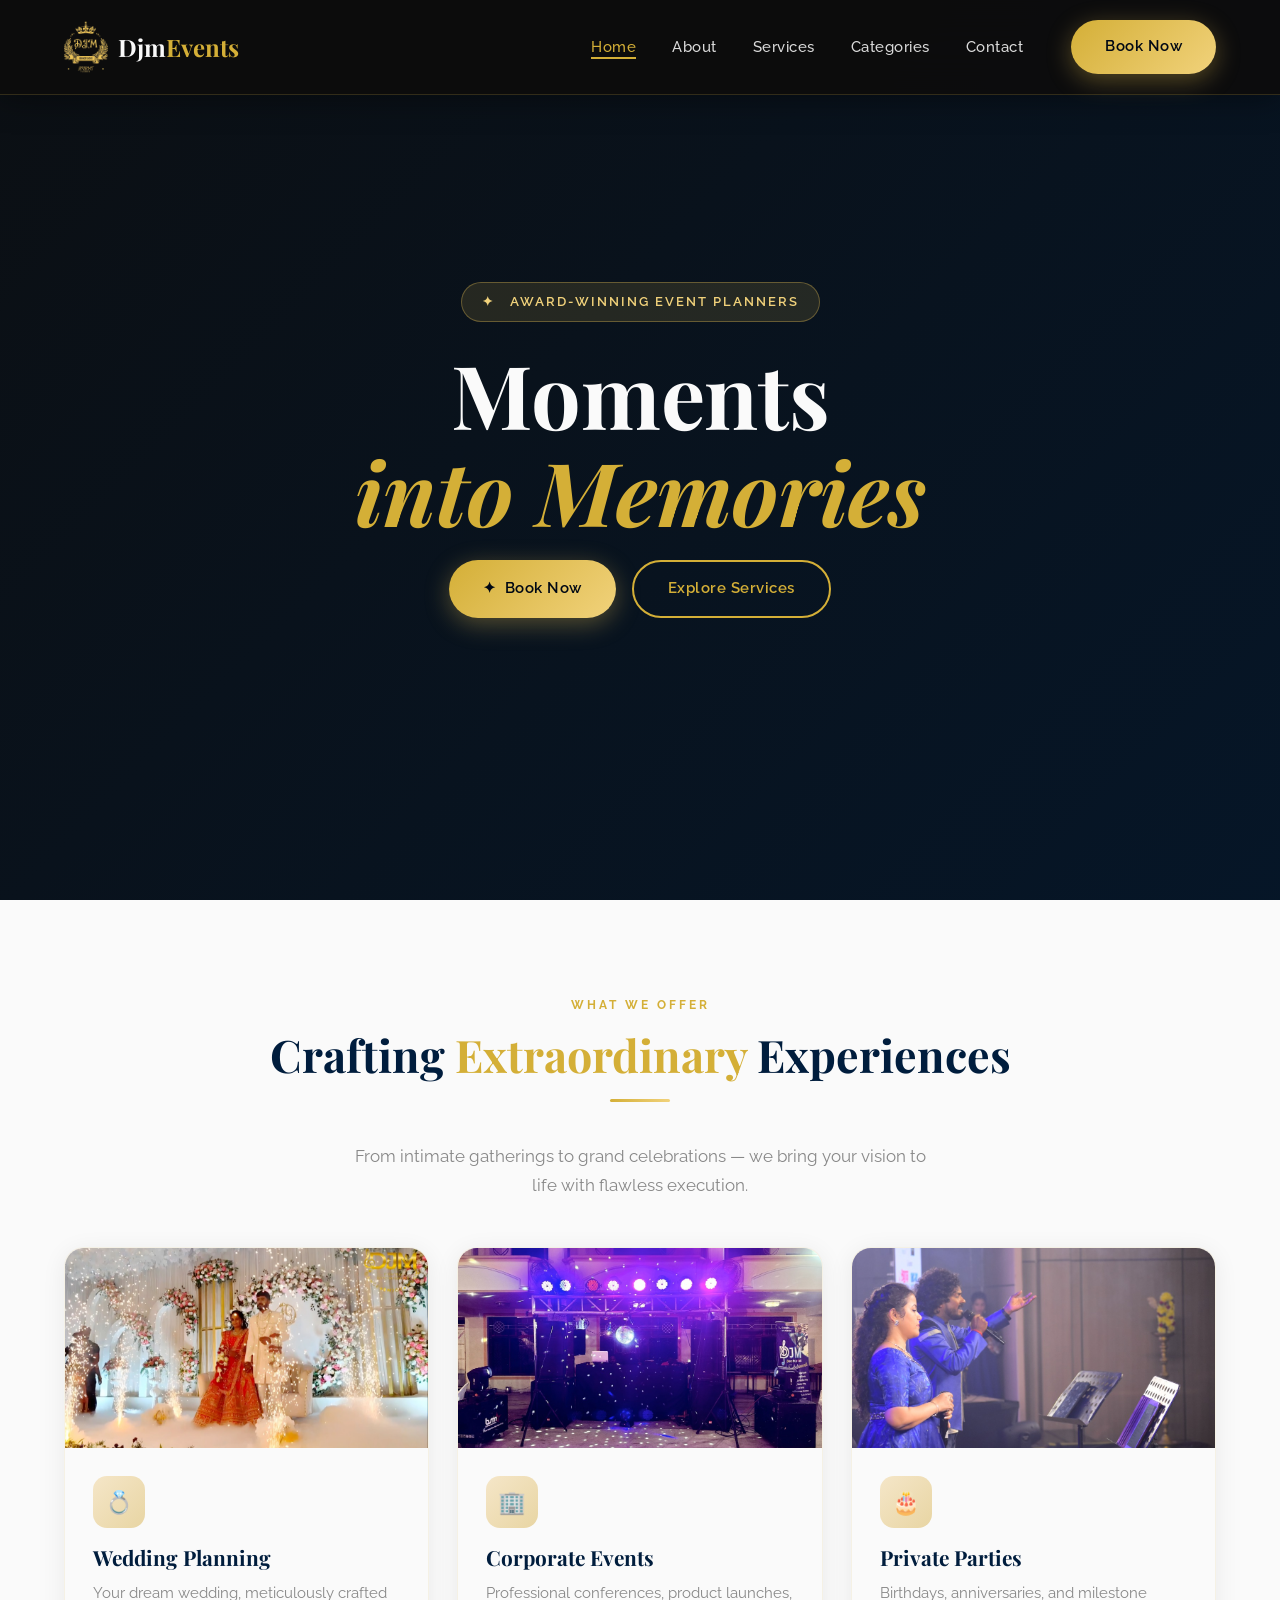
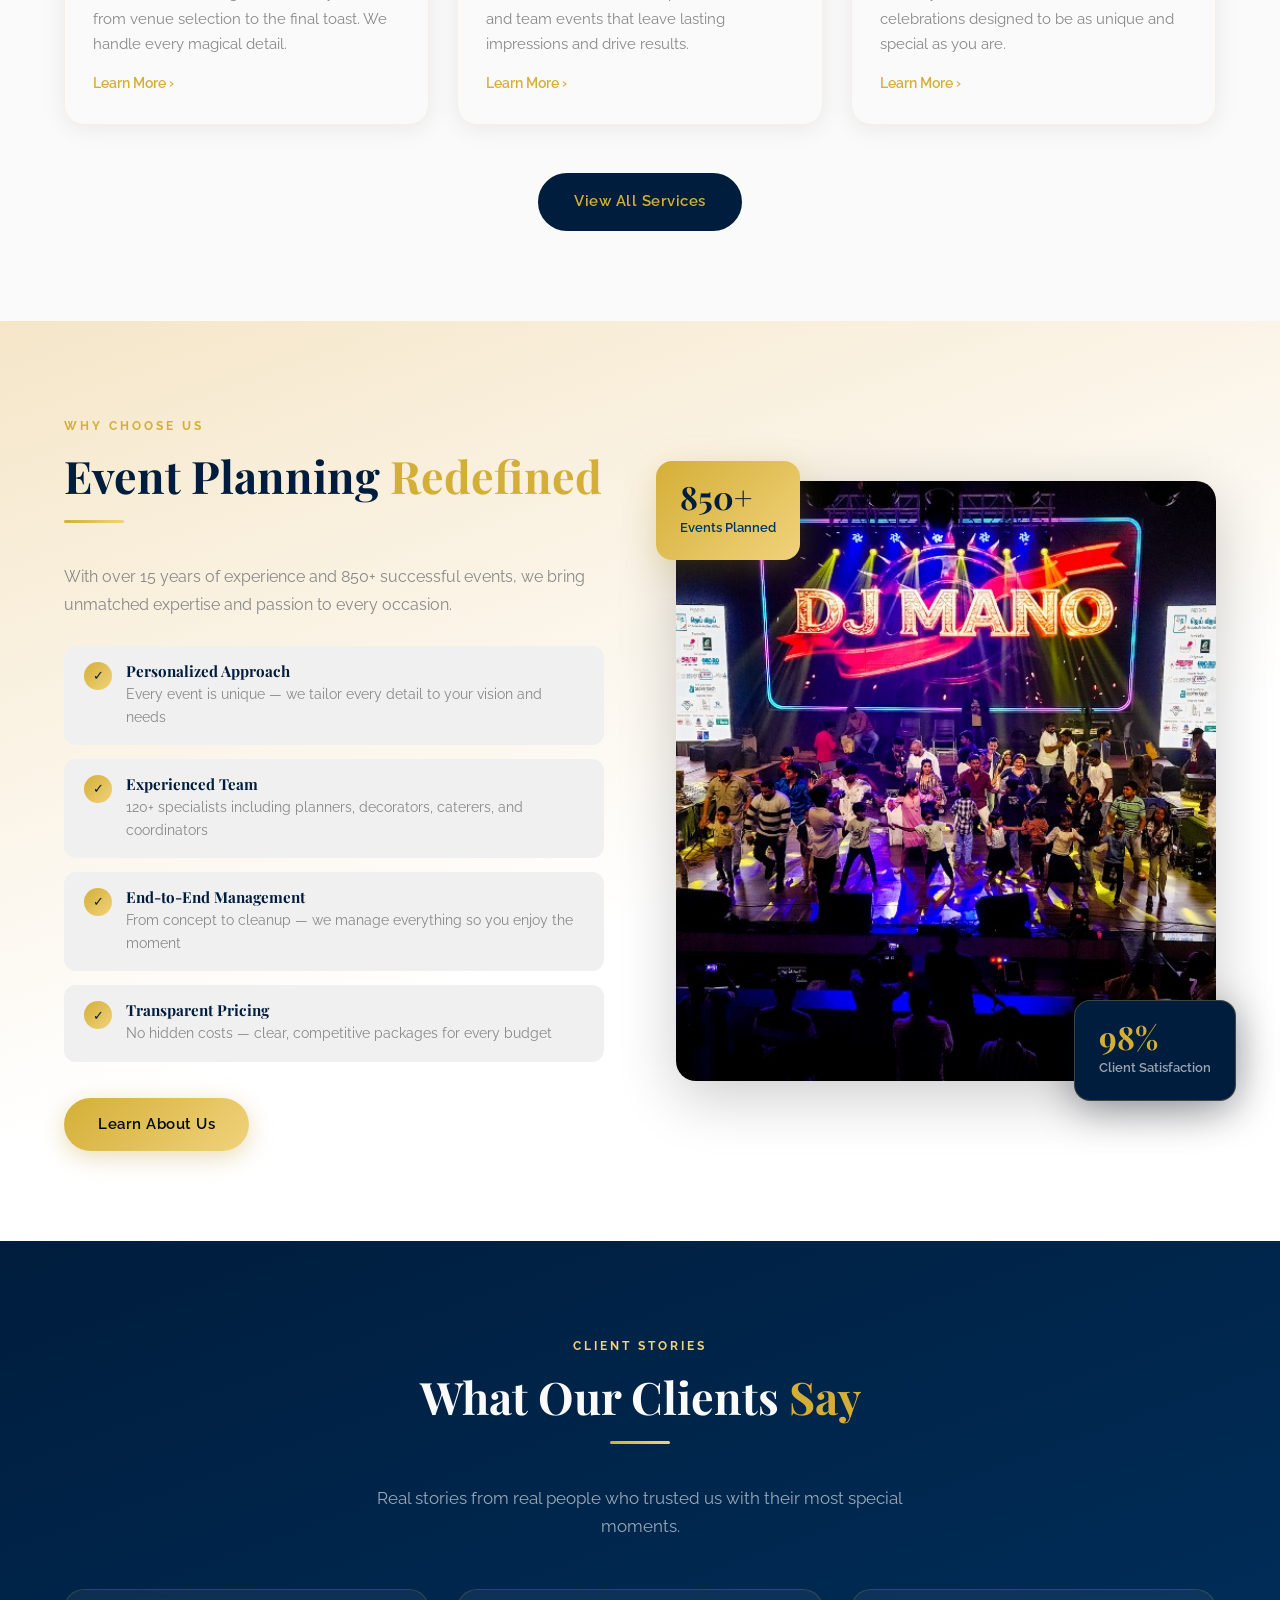
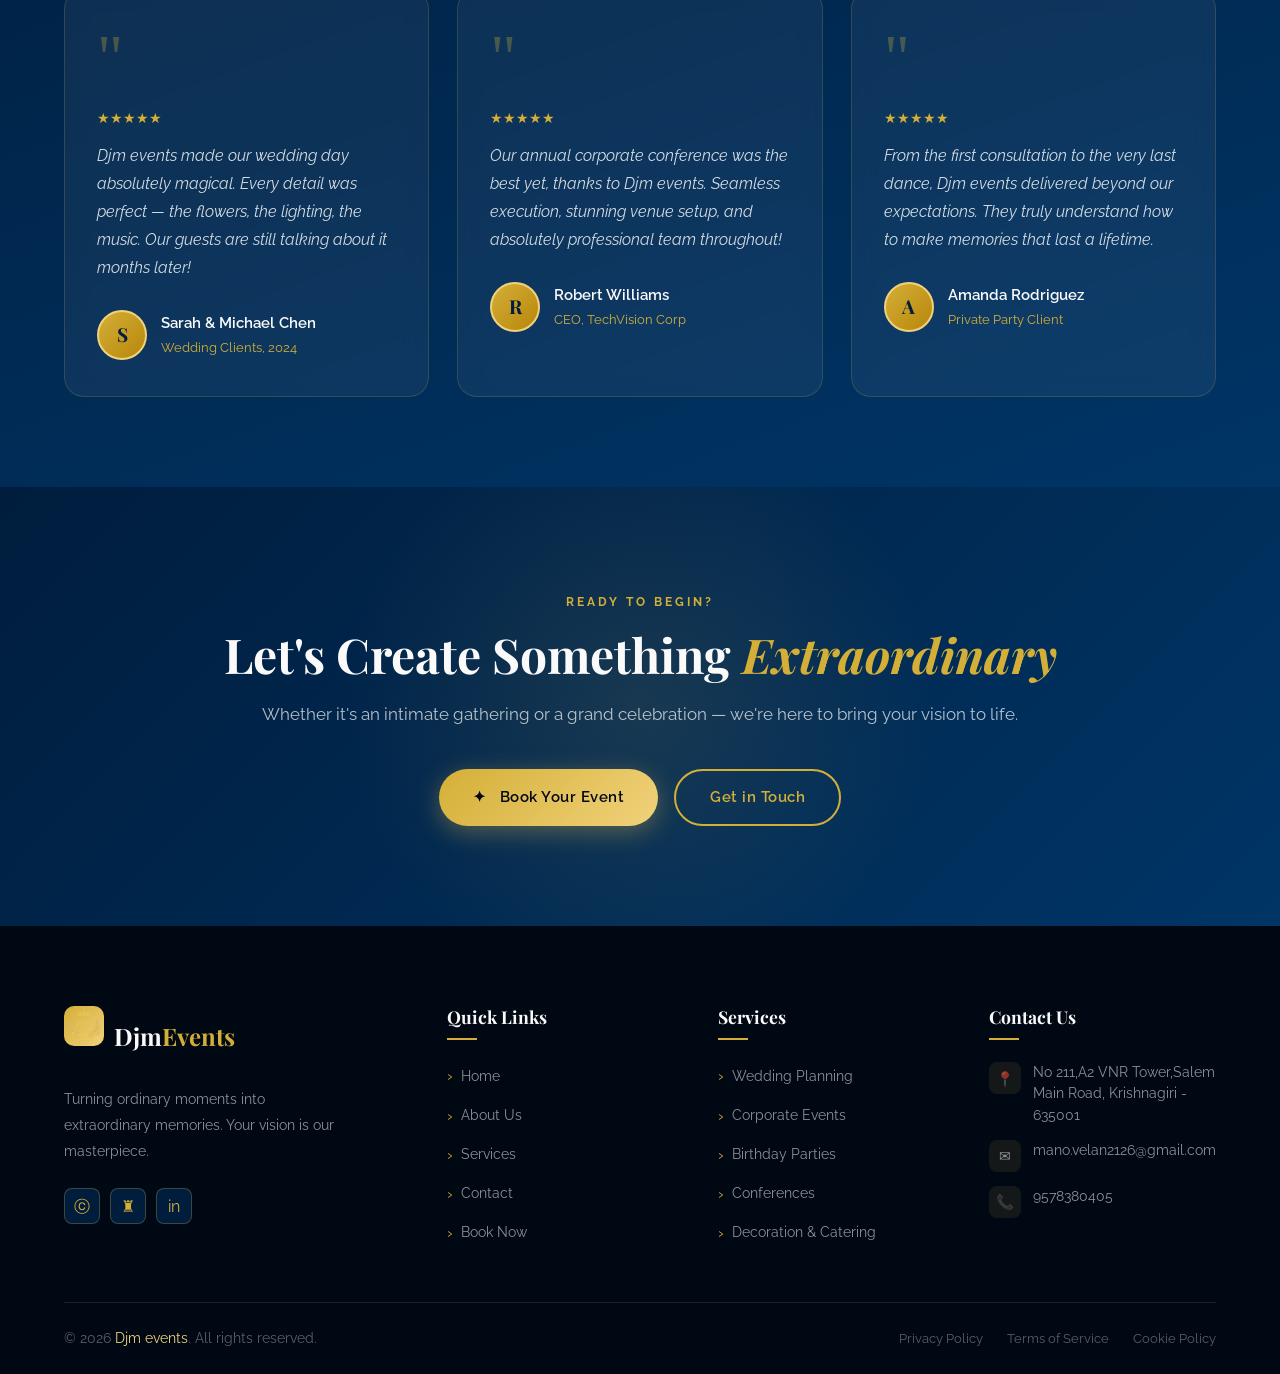
==== commit 55d5013d: "Fix formatting issues in index.html" ====
--- a/index.html
+++ b/index.html
@@ -12,7 +12,7 @@
   <link rel="preconnect" href="https://fonts.gstatic.com" crossorigin />
   <link rel="stylesheet" href="https://cdnjs.cloudflare.com/ajax/libs/font-awesome/6.5.0/css/all.min.css">
 </head>
-~
+
 <body>
 
   <!-- ===== NAVBAR ===== -->
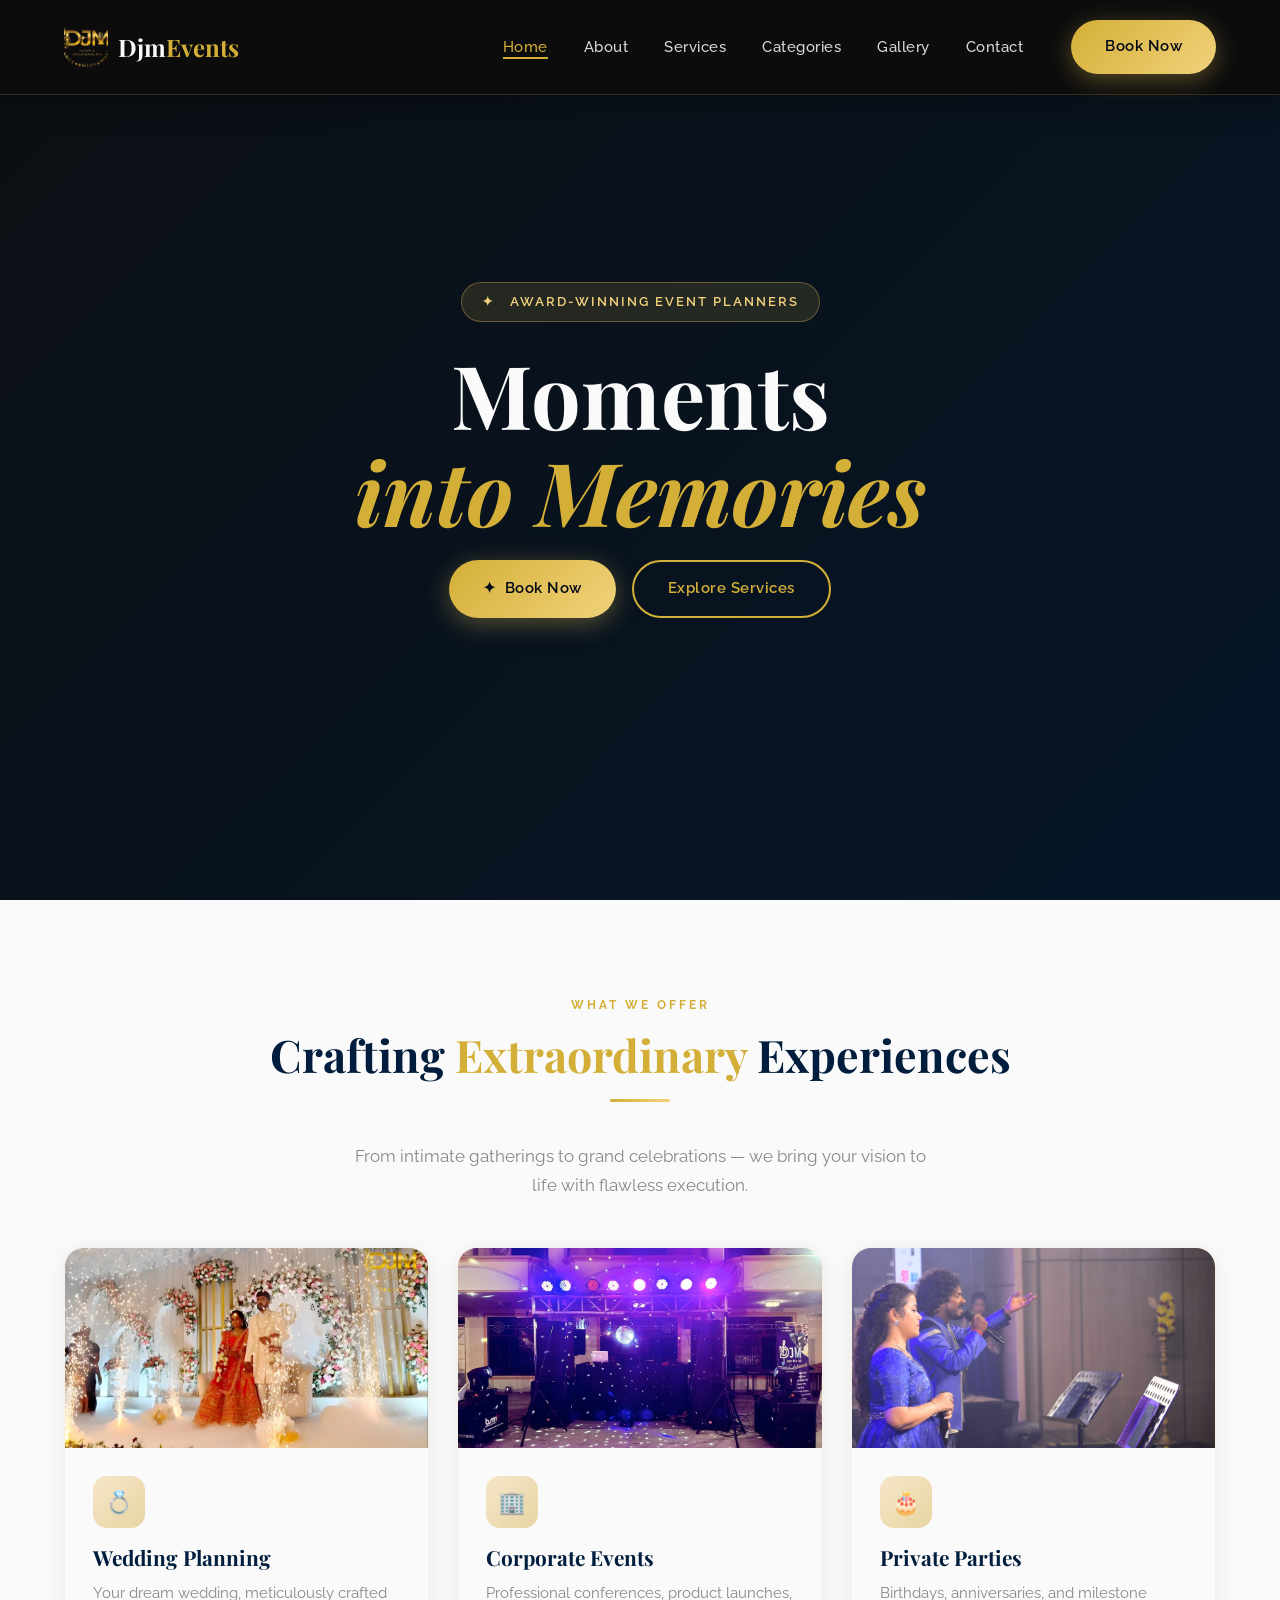
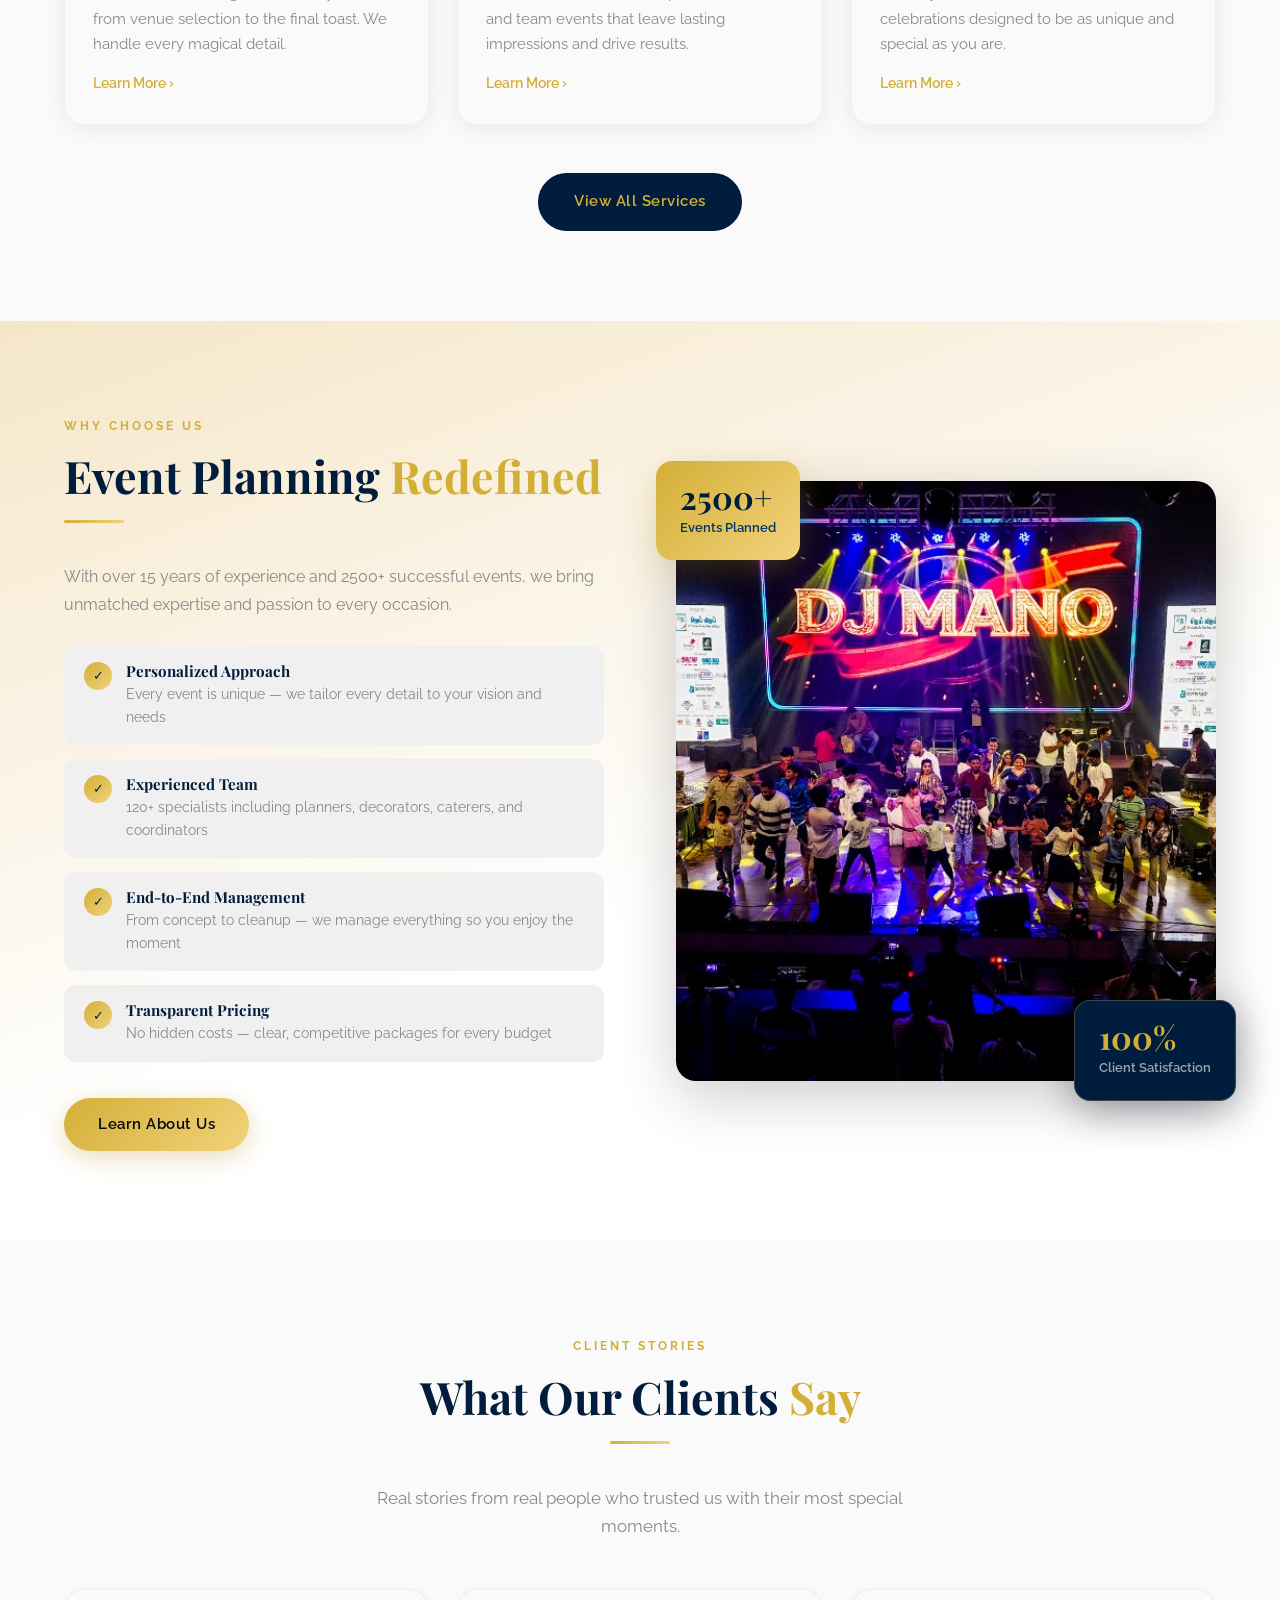
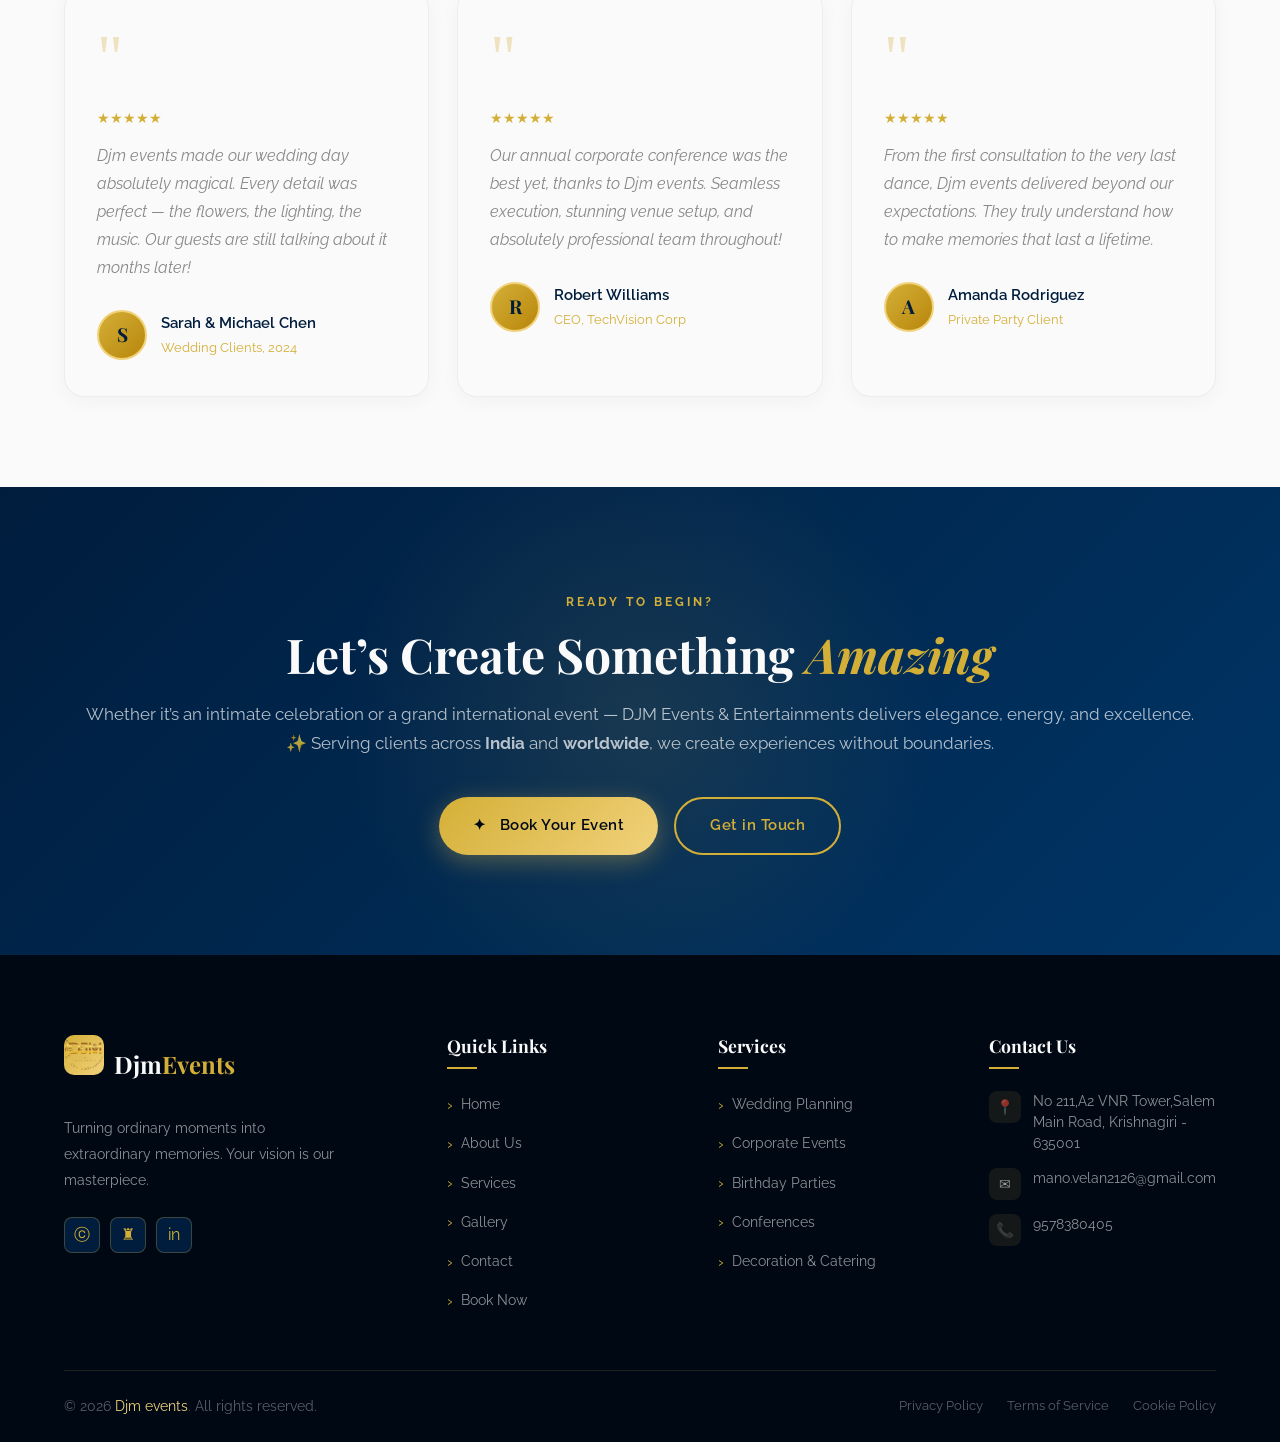
==== commit c43b4b5d: "changes" ====
--- a/index.html
+++ b/index.html
@@ -19,7 +19,7 @@
   <nav class="navbar" id="navbar">
     <div class="nav-container">
       <a href="index.html" class="nav-logo" aria-label="Djm events Home">
-        <div class="nav-logo-icon"><img src="images/djmlogo.jpg" alt=""></div>
+        <div class="nav-logo-icon"><img src="images/djmlogo.png" alt="" height="50px" width="50px"></div>
         <span class="nav-logo-text">Djm<span>Events</span></span>
       </a>
       <ul class="nav-links" id="navLinks" role="navigation" aria-label="Main navigation">
@@ -27,6 +27,7 @@
         <li><a href="about.html" class="nav-link">About</a></li>
         <li><a href="services.html" class="nav-link">Services</a></li>
         <li><a href="categories.html" class="nav-link">Categories</a></li>
+        <li><a href="gallery.html" class="nav-link">Gallery</a></li>
         <li><a href="contact.html" class="nav-link">Contact</a></li>
         <li><a href="book.html" class="btn btn-primary nav-cta">Book Now</a></li>
       </ul>
@@ -54,7 +55,7 @@
           Moments
           <span class="gold-text">into Memories</span>
         </h1>
-        
+
         <div class="hero-buttons">
           <a href="book.html" class="btn btn-primary" id="hero-book-btn">
             <span>✦</span> Book Now
@@ -85,8 +86,8 @@
 
         <article class="service-card fade-in" id="service-wedding">
           <div class="service-card-img-wrap" style="overflow:hidden;">
-            <img src="images/wedding_floral_stage.jpg" alt="Wedding planning services"
-              class="service-card-img" loading="lazy" />
+            <img src="images/wedding_floral_stage.jpg" alt="Wedding planning services" class="service-card-img"
+              loading="lazy" />
           </div>
           <div class="service-card-body">
             <div class="service-icon">💍</div>
@@ -99,8 +100,8 @@
 
         <article class="service-card fade-in" id="service-corporate">
           <div style="overflow:hidden;">
-            <img src="images/dj_full_setup.jpg"
-              alt="Corporate events management" class="service-card-img" loading="lazy" />
+            <img src="images/dj_full_setup.jpg" alt="Corporate events management" class="service-card-img"
+              loading="lazy" />
           </div>
           <div class="service-card-body">
             <div class="service-icon">🏢</div>
@@ -113,8 +114,8 @@
 
         <article class="service-card fade-in" id="service-birthday">
           <div style="overflow:hidden;">
-            <img src="images/other_stage_singers.jpg" alt="Birthday party planning"
-              class="service-card-img" loading="lazy" />
+            <img src="images/other_stage_singers.jpg" alt="Birthday party planning" class="service-card-img"
+              loading="lazy" />
           </div>
           <div class="service-card-body">
             <div class="service-icon">🎂</div>
@@ -141,7 +142,7 @@
           <h2 class="section-title">Event Planning <span>Redefined</span></h2>
           <div class="gold-divider"></div>
           <p style="color:var(--gray-mid); margin-bottom:28px; font-size:1rem;">With over 15 years of experience and
-            850+ successful events, we bring unmatched expertise and passion to every occasion.</p>
+            2500+ successful events, we bring unmatched expertise and passion to every occasion.</p>
           <div class="why-list">
             <div class="why-item">
               <div class="why-check">✓</div>
@@ -178,17 +179,18 @@
         </div>
         <div class="fade-in" style="position:relative;">
           <img src="images/concert_djmano_crowd.jpg" alt="Elegant event setup" class="responsive-img-lg"
-            style="width:100%; height:600px; object-fit:cover; border-radius:20px; box-shadow:0 16px 60px rgba(0,0,0,0.2);" loading="lazy" />
+            style="width:100%; height:600px; object-fit:cover; border-radius:20px; box-shadow:0 16px 60px rgba(0,0,0,0.2);"
+            loading="lazy" />
           <div
             style="position:absolute; top:-20px; left:-20px; background:linear-gradient(135deg,var(--gold),var(--gold-light)); border-radius:16px; padding:20px 24px; box-shadow:var(--shadow-gold);">
             <span
-              style="font-family:'Playfair Display',serif; font-size:2rem; font-weight:700; color:var(--dark); display:block; line-height:1;">850+</span>
+              style="font-family:'Playfair Display',serif; font-size:2rem; font-weight:700; color:var(--dark); display:block; line-height:1;">2500+</span>
             <span style="font-size:0.8rem; color:var(--dark-mid); font-weight:600;">Events Planned</span>
           </div>
           <div
             style="position:absolute; bottom:-20px; right:-20px; background:var(--dark); border-radius:16px; padding:20px 24px; box-shadow:var(--shadow-dark); border:1px solid rgba(201,168,76,0.3);">
             <span
-              style="font-family:'Playfair Display',serif; font-size:2rem; font-weight:700; color:var(--gold); display:block; line-height:1;">98%</span>
+              style="font-family:'Playfair Display',serif; font-size:2rem; font-weight:700; color:var(--gold); display:block; line-height:1;">100%</span>
             <span style="font-size:0.8rem; color:rgba(255,255,255,0.6); font-weight:600;">Client Satisfaction</span>
           </div>
         </div>
@@ -200,10 +202,10 @@
   <section class="testimonials section-padding" id="testimonials">
     <div class="container">
       <div class="text-center fade-in">
-        <span class="section-tag" style="color:var(--gold-light);">Client Stories</span>
-        <h2 class="section-title" style="color:var(--white);">What Our Clients <span>Say</span></h2>
+        <span class="section-tag">Client Stories</span>
+        <h2 class="section-title">What Our Clients <span>Say</span></h2>
         <div class="gold-divider"></div>
-        <p class="section-subtitle" style="color:rgba(255,255,255,0.6);">Real stories from real people who trusted us
+        <p class="section-subtitle">Real stories from real people who trusted us
           with their most special moments.</p>
       </div>
       <div class="testimonials-grid">
@@ -259,9 +261,10 @@
     <div class="container">
       <div class="cta-content text-center fade-in">
         <span class="section-tag">Ready to Begin?</span>
-        <h2 class="cta-title">Let's Create Something <span>Extraordinary</span></h2>
-        <p class="cta-subtitle">Whether it's an intimate gathering or a grand celebration — we're here to bring your
-          vision to life.</p>
+        <h2 class="cta-title">Let’s Create Something <span>Amazing</span></h2>
+        <p class="cta-subtitle">Whether it’s an intimate celebration or a grand international event — DJM Events &
+          Entertainments delivers elegance, energy, and excellence.<br>✨ Serving clients across <strong>India</strong>
+          and <strong>worldwide</strong>, we create experiences without boundaries.</p>
         <div class="cta-buttons">
           <a href="book.html" class="btn btn-primary" id="cta-book-btn">✦ &nbsp; Book Your Event</a>
           <a href="contact.html" class="btn btn-outline" id="cta-contact-btn">Get in Touch</a>
@@ -276,7 +279,7 @@
       <div class="footer-top">
         <div class="footer-brand">
           <div class="footer-logo">
-            <div class="footer-logo-icon"><img src="images/djmlogo.jpg" alt="Djm Events Logo"></div>
+            <div class="footer-logo-icon"><img src="images/djmlogo.png" alt="Djm Events Logo"></div>
             <span class="footer-logo-text">Djm<span>Events</span></span>
           </div>
           <p class="footer-desc">Turning ordinary moments into extraordinary memories. Your vision is our masterpiece.
@@ -293,6 +296,7 @@
             <a href="index.html">Home</a>
             <a href="about.html">About Us</a>
             <a href="services.html">Services</a>
+            <a href="gallery.html">Gallery</a>
             <a href="contact.html">Contact</a>
             <a href="book.html">Book Now</a>
           </div>
@@ -337,4 +341,4 @@
   <script src="main.js"></script>
 </body>
 
-</html>
+</html>
--- a/style.css
+++ b/style.css
@@ -698,7 +698,7 @@
 
 /* ===================== TESTIMONIALS ===================== */
 .testimonials {
-  background: linear-gradient(160deg, var(--dark) 0%, var(--dark-mid) 100%);
+  background: none;
 }
 
 .testimonials-grid {
@@ -708,18 +708,18 @@
 }
 
 .testimonial-card {
-  background: rgba(255, 255, 255, 0.05);
-  border: 1px solid rgba(201, 168, 76, 0.2);
+  background: var(--white);
+  border: 1px solid rgba(0, 0, 0, 0.05);
+  box-shadow: 0 4px 20px rgba(0,0,0,0.04);
   border-radius: var(--radius-lg);
   padding: 36px 32px;
   position: relative;
   transition: var(--transition);
-  backdrop-filter: blur(10px);
 }
 
 .testimonial-card:hover {
-  background: rgba(201, 168, 76, 0.08);
-  border-color: rgba(201, 168, 76, 0.5);
+  border-color: rgba(201, 168, 76, 0.4);
+  box-shadow: var(--shadow-gold);
   transform: translateY(-6px);
 }
 
@@ -734,7 +734,7 @@
 }
 
 .testimonial-text {
-  color: rgba(255, 255, 255, 0.82);
+  color: var(--gray-mid);
   font-size: 0.97rem;
   line-height: 1.8;
   font-style: italic;
@@ -766,7 +766,7 @@
 
 
 .author-name {
-  color: var(--white);
+  color: var(--dark);
   font-weight: 600;
   font-size: 0.95rem;
 }
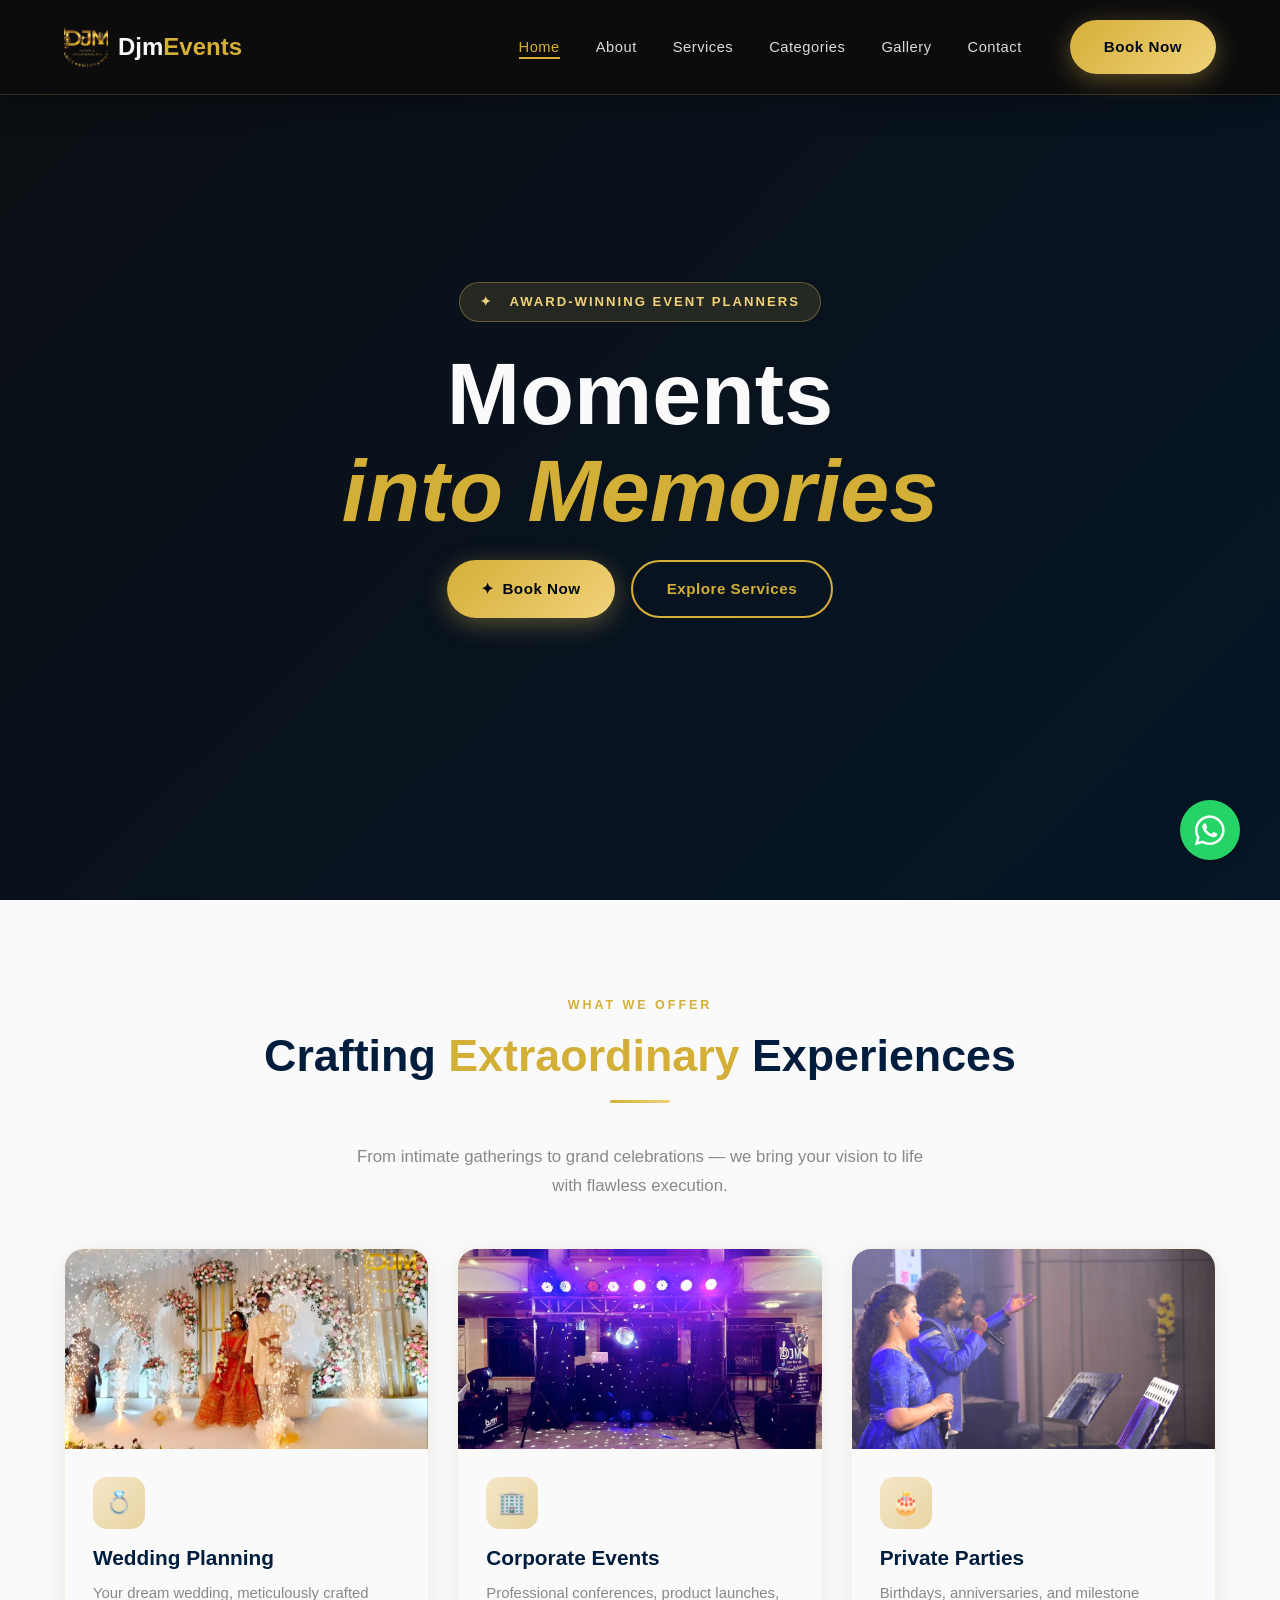
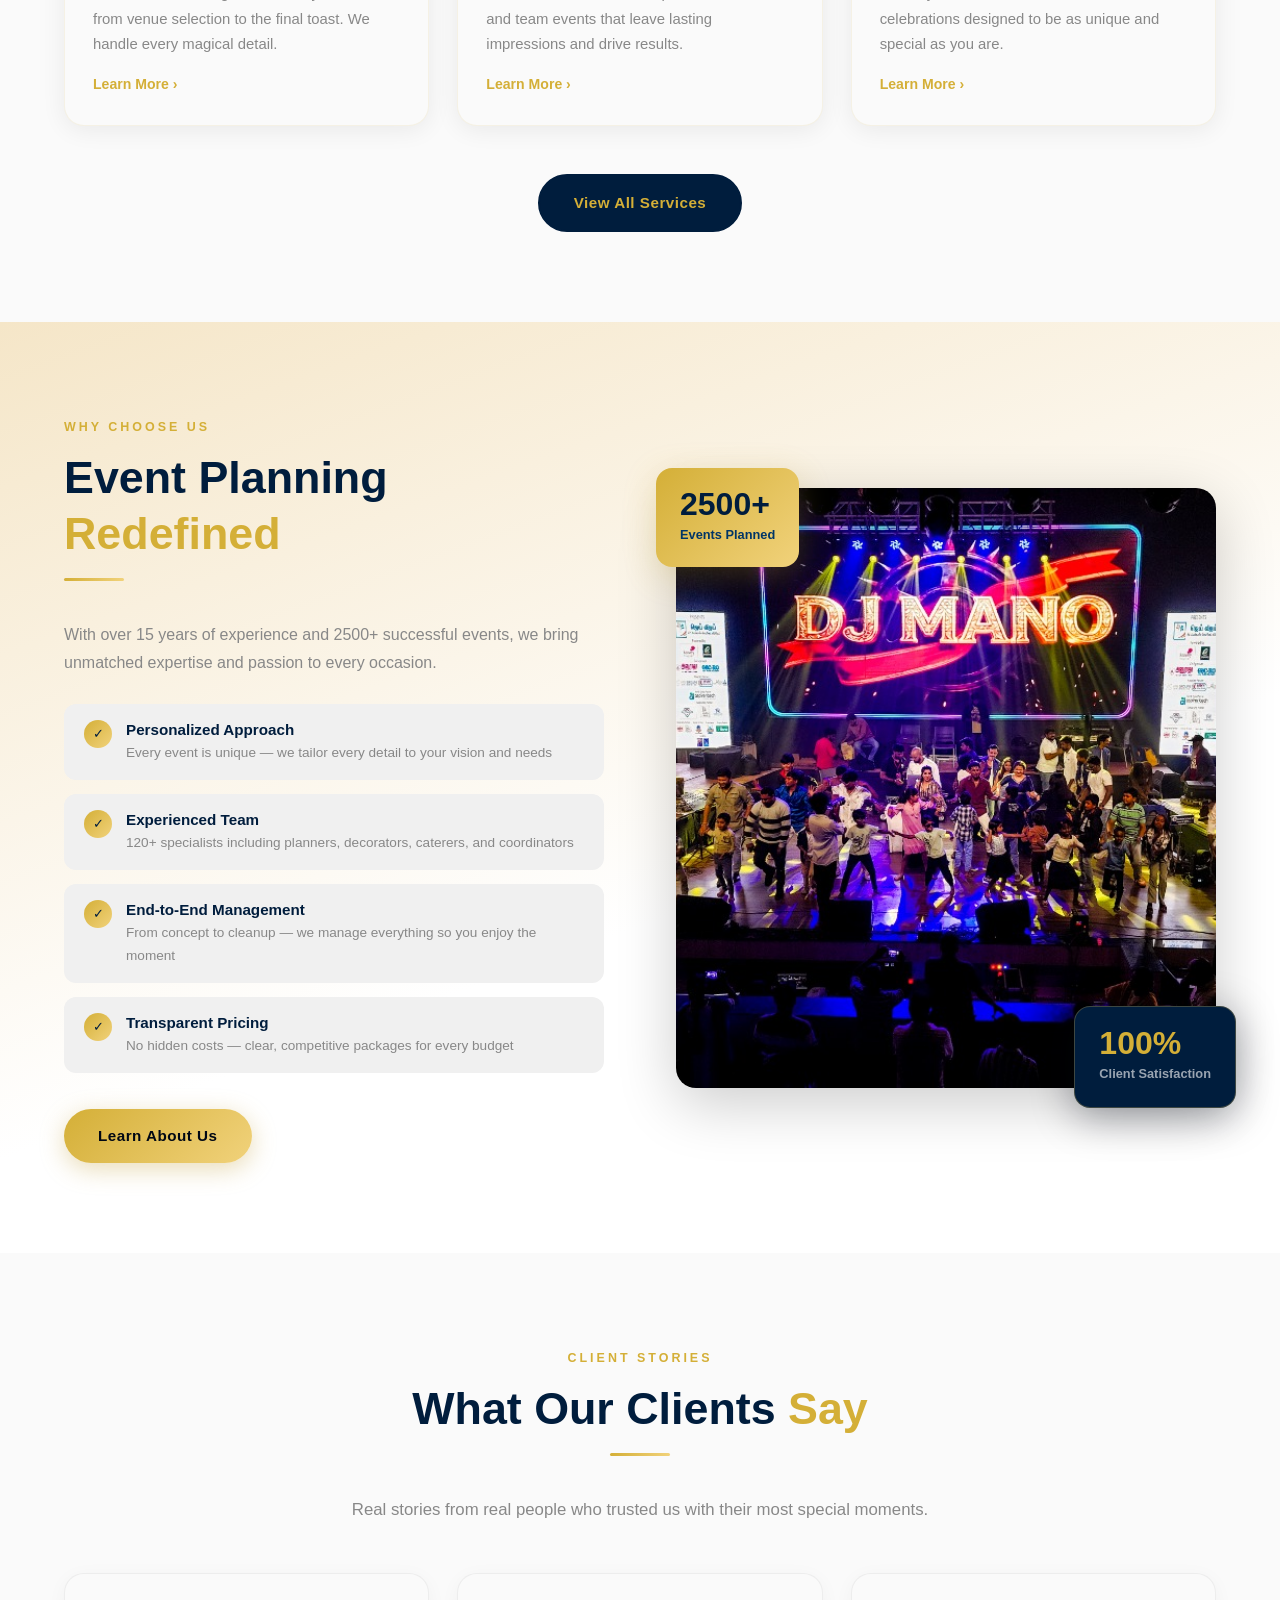
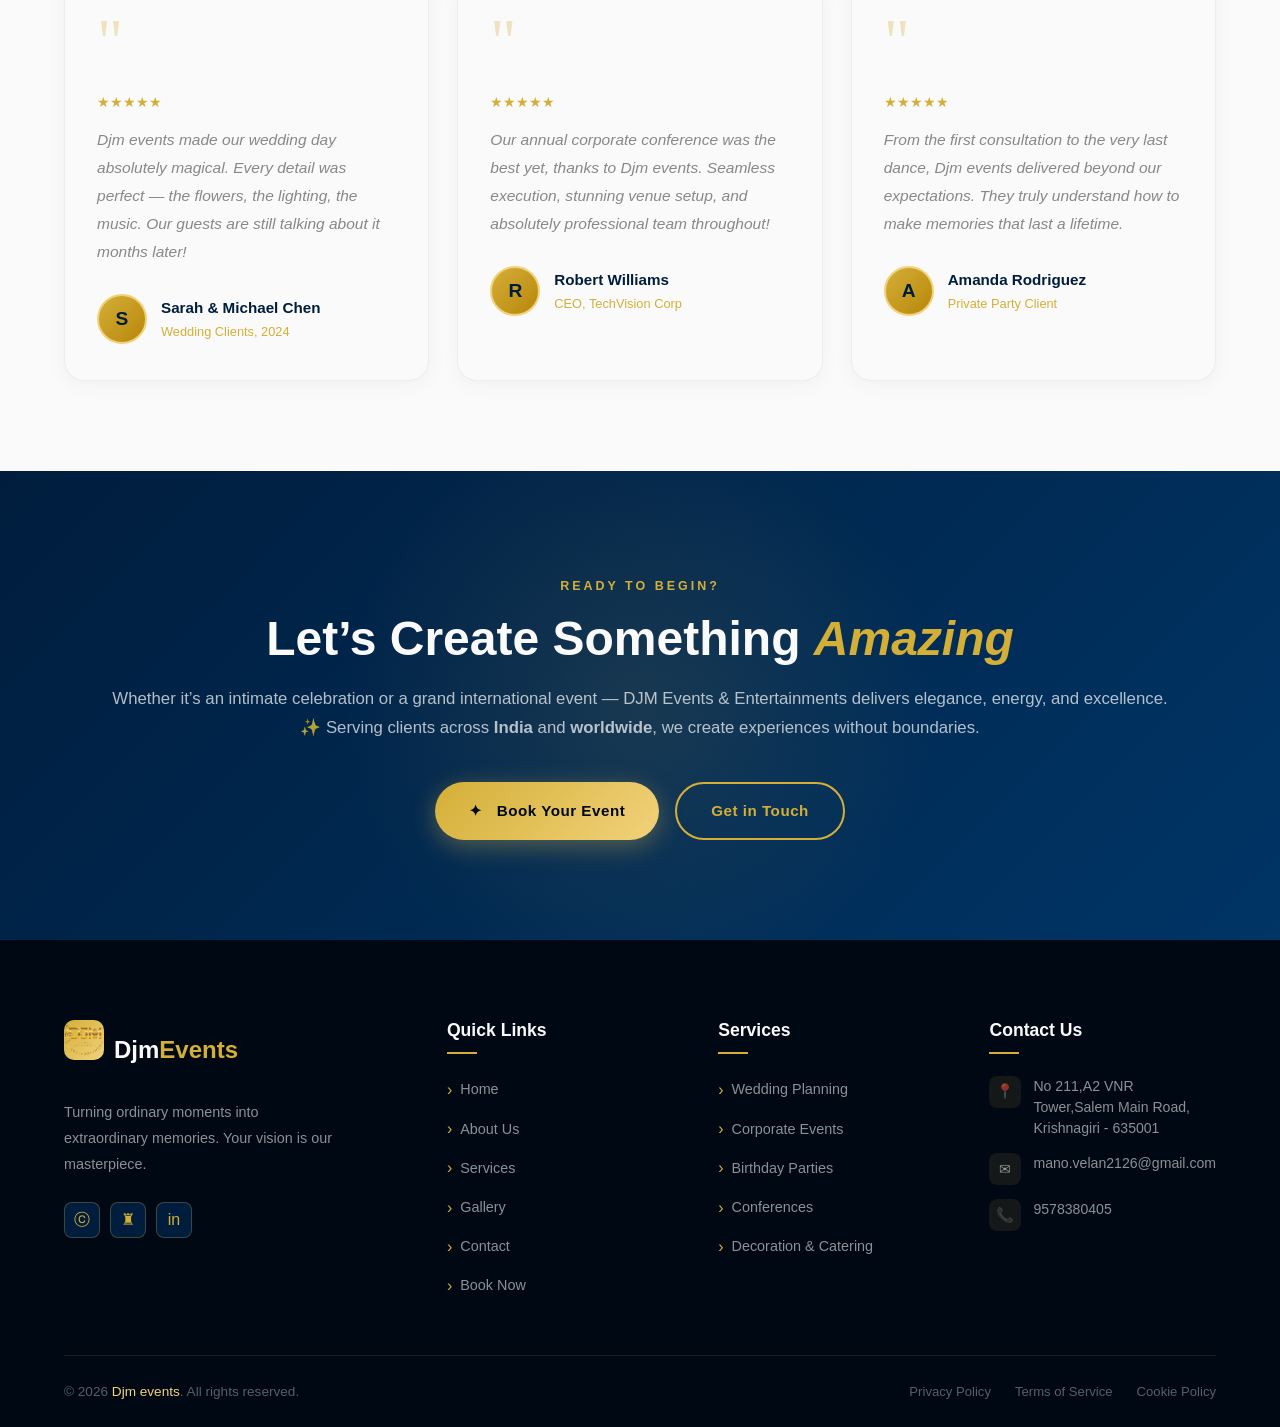
==== commit 70bdbc29: "Merge branch 'main' of https://github.com/Jayaseelan123/dj" ====
--- a/index.html
+++ b/index.html
@@ -14,6 +14,7 @@
 </head>
 
 <body>
+  <div class="nav-overlay"></div>
 
   <!-- ===== NAVBAR ===== -->
   <nav class="navbar" id="navbar">
@@ -29,7 +30,8 @@
         <li><a href="categories.html" class="nav-link">Categories</a></li>
         <li><a href="gallery.html" class="nav-link">Gallery</a></li>
         <li><a href="contact.html" class="nav-link">Contact</a></li>
-        <li><a href="book.html" class="btn btn-primary nav-cta">Book Now</a></li>
+        <li><a href="https://wa.me/919578380405?text=Hi,%20I'd%20like%20to%20book%20an%20event%20with%20Djm%20Events."
+            class="btn btn-primary nav-cta" target="_blank">Book Now</a></li>
       </ul>
       <button class="hamburger" id="hamburger" aria-label="Toggle navigation" aria-expanded="false">
         <span></span><span></span><span></span>
@@ -57,7 +59,7 @@
         </h1>
 
         <div class="hero-buttons">
-          <a href="book.html" class="btn btn-primary" id="hero-book-btn">
+          <a href="https://wa.me/919578380405?text=Hi,%20I'd%20like%20to%20book%20an%20event%20with%20Djm%20Events." target="_blank" class="btn btn-primary" id="hero-book-btn">
             <span>✦</span> Book Now
           </a>
           <a href="services.html" class="btn btn-outline" id="hero-services-btn">
@@ -184,13 +186,13 @@
           <div
             style="position:absolute; top:-20px; left:-20px; background:linear-gradient(135deg,var(--gold),var(--gold-light)); border-radius:16px; padding:20px 24px; box-shadow:var(--shadow-gold);">
             <span
-              style="font-family:'Playfair Display',serif; font-size:2rem; font-weight:700; color:var(--dark); display:block; line-height:1;">2500+</span>
+              style="font-family:'Open Sans',sans-serif; font-size:2rem; font-weight:700; color:var(--dark); display:block; line-height:1;">2500+</span>
             <span style="font-size:0.8rem; color:var(--dark-mid); font-weight:600;">Events Planned</span>
           </div>
           <div
             style="position:absolute; bottom:-20px; right:-20px; background:var(--dark); border-radius:16px; padding:20px 24px; box-shadow:var(--shadow-dark); border:1px solid rgba(201,168,76,0.3);">
             <span
-              style="font-family:'Playfair Display',serif; font-size:2rem; font-weight:700; color:var(--gold); display:block; line-height:1;">100%</span>
+              style="font-family:'Open Sans',sans-serif; font-size:2rem; font-weight:700; color:var(--gold); display:block; line-height:1;">100%</span>
             <span style="font-size:0.8rem; color:rgba(255,255,255,0.6); font-weight:600;">Client Satisfaction</span>
           </div>
         </div>
@@ -266,7 +268,7 @@
           Entertainments delivers elegance, energy, and excellence.<br>✨ Serving clients across <strong>India</strong>
           and <strong>worldwide</strong>, we create experiences without boundaries.</p>
         <div class="cta-buttons">
-          <a href="book.html" class="btn btn-primary" id="cta-book-btn">✦ &nbsp; Book Your Event</a>
+          <a href="https://wa.me/919578380405?text=Hi,%20I'd%20like%20to%20book%20an%20event%20with%20Djm%20Events." target="_blank" class="btn btn-primary" id="cta-book-btn">✦ &nbsp; Book Your Event</a>
           <a href="contact.html" class="btn btn-outline" id="cta-contact-btn">Get in Touch</a>
         </div>
       </div>
@@ -298,7 +300,7 @@
             <a href="services.html">Services</a>
             <a href="gallery.html">Gallery</a>
             <a href="contact.html">Contact</a>
-            <a href="book.html">Book Now</a>
+            <a href="https://wa.me/919578380405?text=Hi,%20I'd%20like%20to%20book%20an%20event%20with%20Djm%20Events." target="_blank">Book Now</a>
           </div>
         </div>
         <div class="footer-col">
@@ -338,6 +340,11 @@
     </div>
   </footer>
 
+  <!-- Floating WhatsApp Icon -->
+  <a href="https://wa.me/919578380405?text=Hi,%20I'd%20like%20to%20book%20an%20event%20with%20Djm%20Events." class="whatsapp-float" target="_blank" aria-label="Chat with us on WhatsApp">
+    <i class="fab fa-whatsapp"></i>
+  </a>
+
   <script src="main.js"></script>
 </body>
 
--- a/style.css
+++ b/style.css
@@ -1,9 +1,15 @@
+/* ===== Custom: Reduced max-width for Other Events section ===== */
+#panel-others {
+  max-width: 800px;
+  margin-left: auto;
+  margin-right: auto;
+}
 /* ===================================================
    Djm events - Event Management Website Stylesheet
    Color Palette: Gold (#C9A84C), Black (#0D0D0D), White (#FAFAFA), Champagne (#F5E6C8)
    =================================================== */
 
-@import url("https://fonts.googleapis.com/css2?family=Playfair+Display:ital,wght@0,400;0,600;0,700;1,400&family=Raleway:wght@300;400;500;600;700&display=swap");
+@import url("https://fonts.googleapis.com/css2?family=Open+Sans:ital,wght@0,300..800;1,300..800&display=swap");
 
 :root {
   --gold: #d4af37;
@@ -41,7 +47,7 @@
 }
 
 body {
-  font-family: "Raleway", sans-serif;
+  font-family: "Open Sans", sans-serif;
   background-color: var(--white);
   color: var(--text-dark);
   line-height: 1.7;
@@ -53,7 +59,7 @@
 h3,
 h4,
 h5 {
-  font-family: "Playfair Display", serif;
+  font-family: "Open Sans", sans-serif;
   line-height: 1.25;
 }
 
@@ -77,7 +83,7 @@
 textarea,
 select,
 button {
-  font-family: "Raleway", sans-serif;
+  font-family: "Open Sans", sans-serif;
 }
 
 /* ===================== UTILITY ===================== */
@@ -271,7 +277,7 @@
 }
 
 .nav-logo-text {
-  font-family: "Playfair Display", serif;
+  font-family: "Open Sans", sans-serif;
   font-size: 1.5rem;
   font-weight: 700;
   color: var(--white);
@@ -327,6 +333,8 @@
   gap: 5px;
   cursor: pointer;
   padding: 4px;
+  background: transparent;
+  border: none;
 }
 
 .hamburger span {
@@ -578,7 +586,7 @@
 }
 
 .stat-number {
-  font-family: "Playfair Display", serif;
+  font-family: "Open Sans", sans-serif;
   font-size: 3rem;
   font-weight: 700;
   color: var(--gold);
@@ -755,7 +763,7 @@
   display: flex;
   align-items: center;
   justify-content: center;
-  font-family: "Playfair Display", serif;
+  font-family: "Open Sans", sans-serif;
   font-size: 1.2rem;
   color: var(--dark);
   font-weight: 700;
@@ -887,7 +895,7 @@
 }
 
 .about-img-badge .big-num {
-  font-family: "Playfair Display", serif;
+  font-family: "Open Sans", sans-serif;
   font-size: 2.5rem;
   font-weight: 700;
   color: var(--dark);
@@ -941,7 +949,7 @@
 }
 
 .mv-card h4 {
-  font-family: "Playfair Display", serif;
+  font-family: "Open Sans", sans-serif;
   font-size: 1.1rem;
   color: var(--dark);
   margin-bottom: 8px;
@@ -1218,7 +1226,7 @@
 }
 
 .category-card-body h3 {
-  font-family: "Playfair Display", serif;
+  font-family: "Open Sans", sans-serif;
   font-size: 1.5rem;
   color: var(--dark);
   margin-bottom: 12px;
@@ -1277,7 +1285,7 @@
 .comparison-table th {
   padding: 20px 16px;
   text-align: left;
-  font-family: "Playfair Display", serif;
+  font-family: "Open Sans", sans-serif;
   font-size: 1rem;
   font-weight: 600;
   letter-spacing: 0.5px;
@@ -1750,7 +1758,7 @@
 }
 
 .footer-logo-text {
-  font-family: "Playfair Display", serif;
+  font-family: "Open Sans", sans-serif;
   font-size: 1.5rem;
   font-weight: 700;
   color: var(--white);
@@ -1794,7 +1802,7 @@
 }
 
 .footer-col h4 {
-  font-family: "Playfair Display", serif;
+  font-family: "Open Sans", sans-serif;
   font-size: 1.1rem;
   color: var(--white);
   margin-bottom: 22px;
@@ -1955,11 +1963,12 @@
 
 @media (max-width: 768px) {
   .nav-links {
-    display: none;
+    display: flex;
+    visibility: hidden;
     position: fixed;
     top: 0;
     right: 0;
-    bottom: 0;
+    height: 100vh;
     width: 280px;
     background: var(--dark);
     flex-direction: column;
@@ -1979,6 +1988,7 @@
 
   .nav-links.open {
     display: flex;
+    visibility: visible;
     transform: translateX(0);
   }
 
@@ -2418,3 +2428,113 @@
   background: var(--gold);
   color: var(--dark);
 }
+
+/* ===== FLOATING WHATSAPP ICON ===== */
+.whatsapp-float {
+  position: fixed;
+  bottom: 40px;
+  right: 40px;
+  width: 60px;
+  height: 60px;
+  background-color: #25d366;
+  color: #fff;
+  border-radius: 50px;
+  text-align: center;
+  font-size: 34px;
+  box-shadow: 2px 2px 10px rgba(0, 0, 0, 0.3);
+  z-index: 1000;
+  display: flex;
+  align-items: center;
+  justify-content: center;
+  transition: var(--transition);
+}
+
+.whatsapp-float:hover {
+  background-color: #128c7e;
+  transform: scale(1.1);
+  color: #fff;
+  box-shadow: 2px 2px 15px rgba(0, 0, 0, 0.4);
+}
+
+@media (max-width: 768px) {
+  .whatsapp-float {
+    bottom: 20px;
+    right: 20px;
+    width: 54px;
+    height: 54px;
+    font-size: 28px;
+  }
+}
+
+/* Override for mobile responsiveness enhancements */
+@media (max-width: 768px) {
+  .nav-links {
+    display: flex !important;
+    visibility: hidden;
+    position: fixed;
+    top: 0;
+    right: 0;
+    height: 100vh;
+    overflow-y: auto;
+    width: 280px;
+    background: var(--dark) !important;
+    flex-direction: column;
+    padding: 100px 32px 32px !important;
+    gap: 12px !important;
+    z-index: 999;
+    transform: translateX(100%);
+    transition: transform 0.35s cubic-bezier(0.4, 0, 0.2, 1), visibility 0.35s !important;
+    box-shadow: -10px 0 30px rgba(0,0,0,0.5) !important;
+    border-left: 1px solid rgba(201, 168, 76, 0.3) !important;
+  }
+
+  .nav-links.open {
+    visibility: visible !important;
+    transform: translateX(0) !important;
+  }
+
+  .nav-links .nav-link {
+    color: var(--white) !important;
+    font-size: 1.1rem !important;
+    width: 100%;
+    padding: 12px 0 !important;
+    border-bottom: 1px solid rgba(255, 255, 255, 0.05);
+  }
+
+  .nav-links .nav-link:last-child {
+    border-bottom: none;
+  }
+
+  .hamburger.open span:nth-child(1) {
+    transform: translateY(7px) rotate(45deg);
+  }
+  .hamburger.open span:nth-child(2) {
+    opacity: 0;
+    transform: translateX(-10px);
+  }
+  .hamburger.open span:nth-child(3) {
+    transform: translateY(-7px) rotate(-45deg);
+  }
+
+  .stats-grid {
+    grid-template-columns: repeat(2, 1fr) !important;
+    gap: 16px !important;
+  }
+}
+
+/* ===== NAVIGATION OVERLAY ===== */
+.nav-overlay {
+  position: fixed;
+  inset: 0;
+  background: rgba(0, 8, 20, 0.7);
+  backdrop-filter: blur(6px);
+  z-index: 998;
+  opacity: 0;
+  visibility: hidden;
+  transition: all 0.4s ease;
+}
+
+.nav-overlay.active {
+  opacity: 1;
+  visibility: visible;
+}
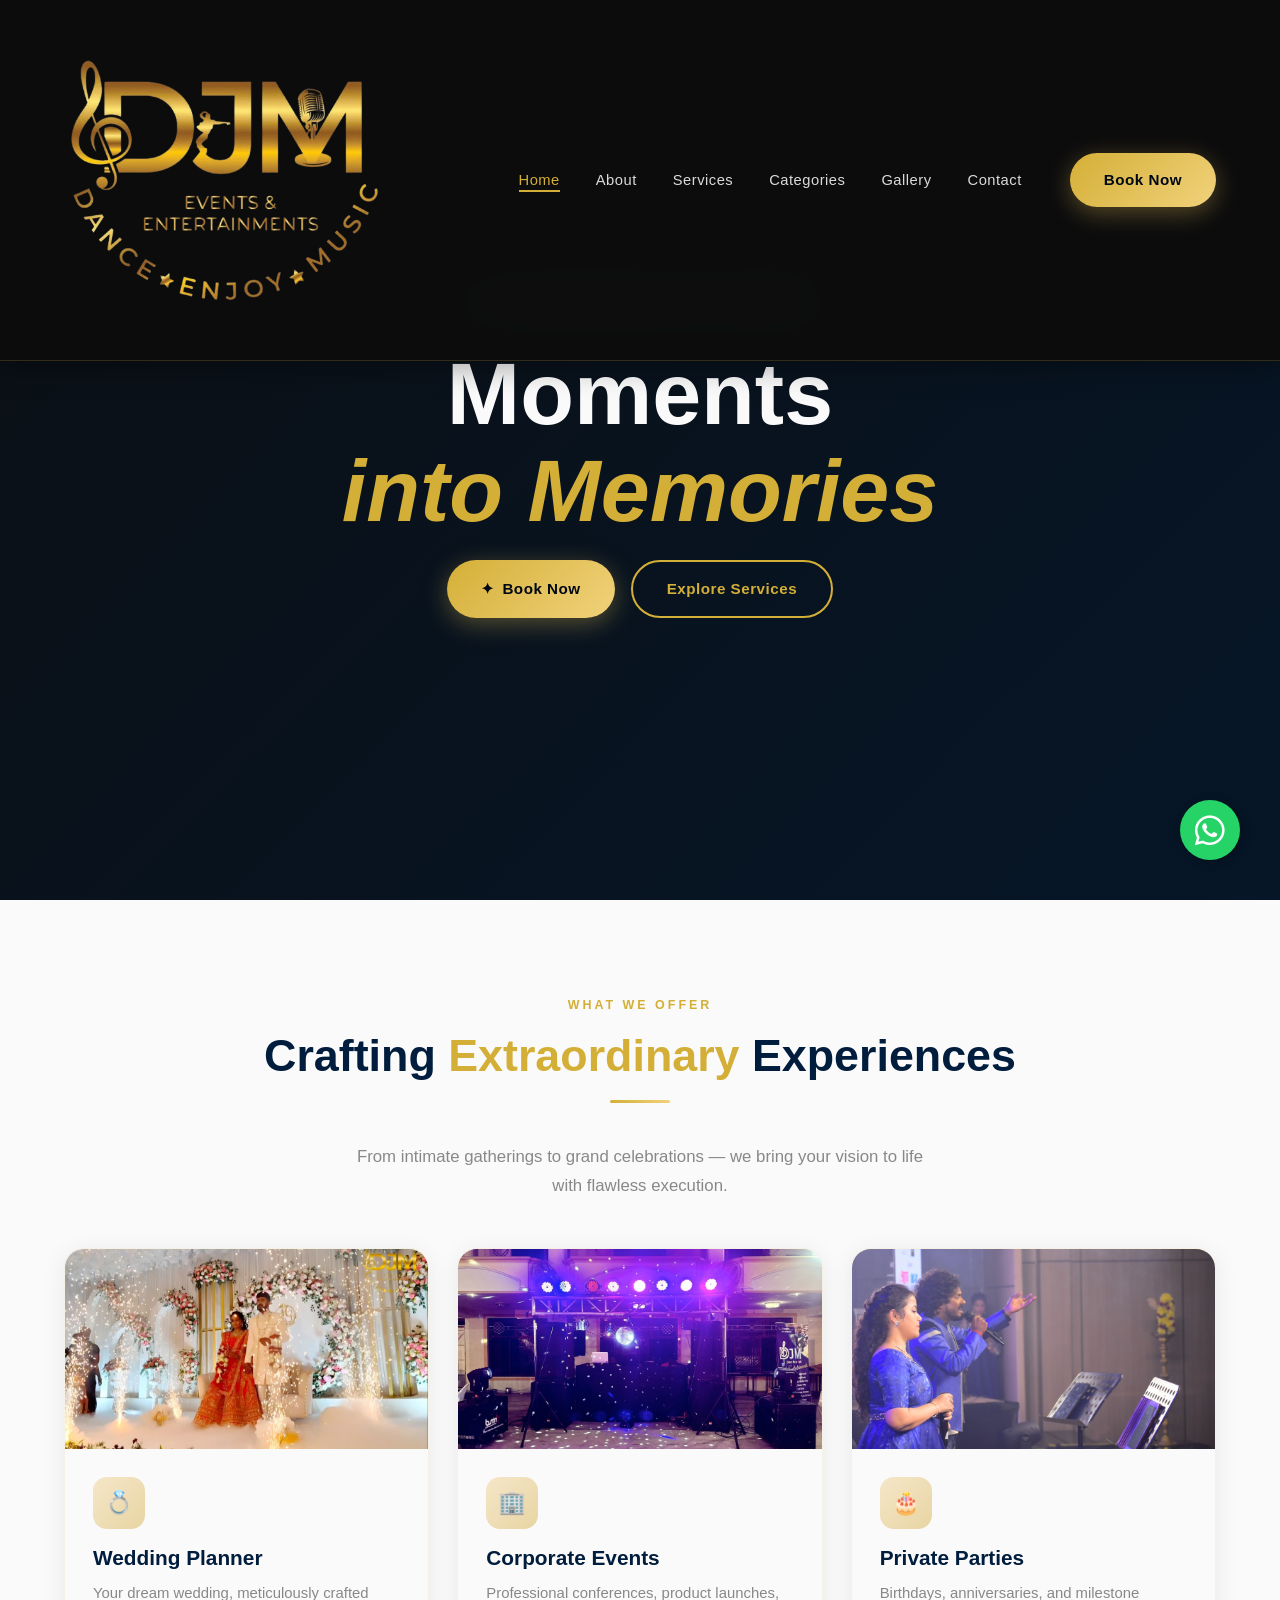
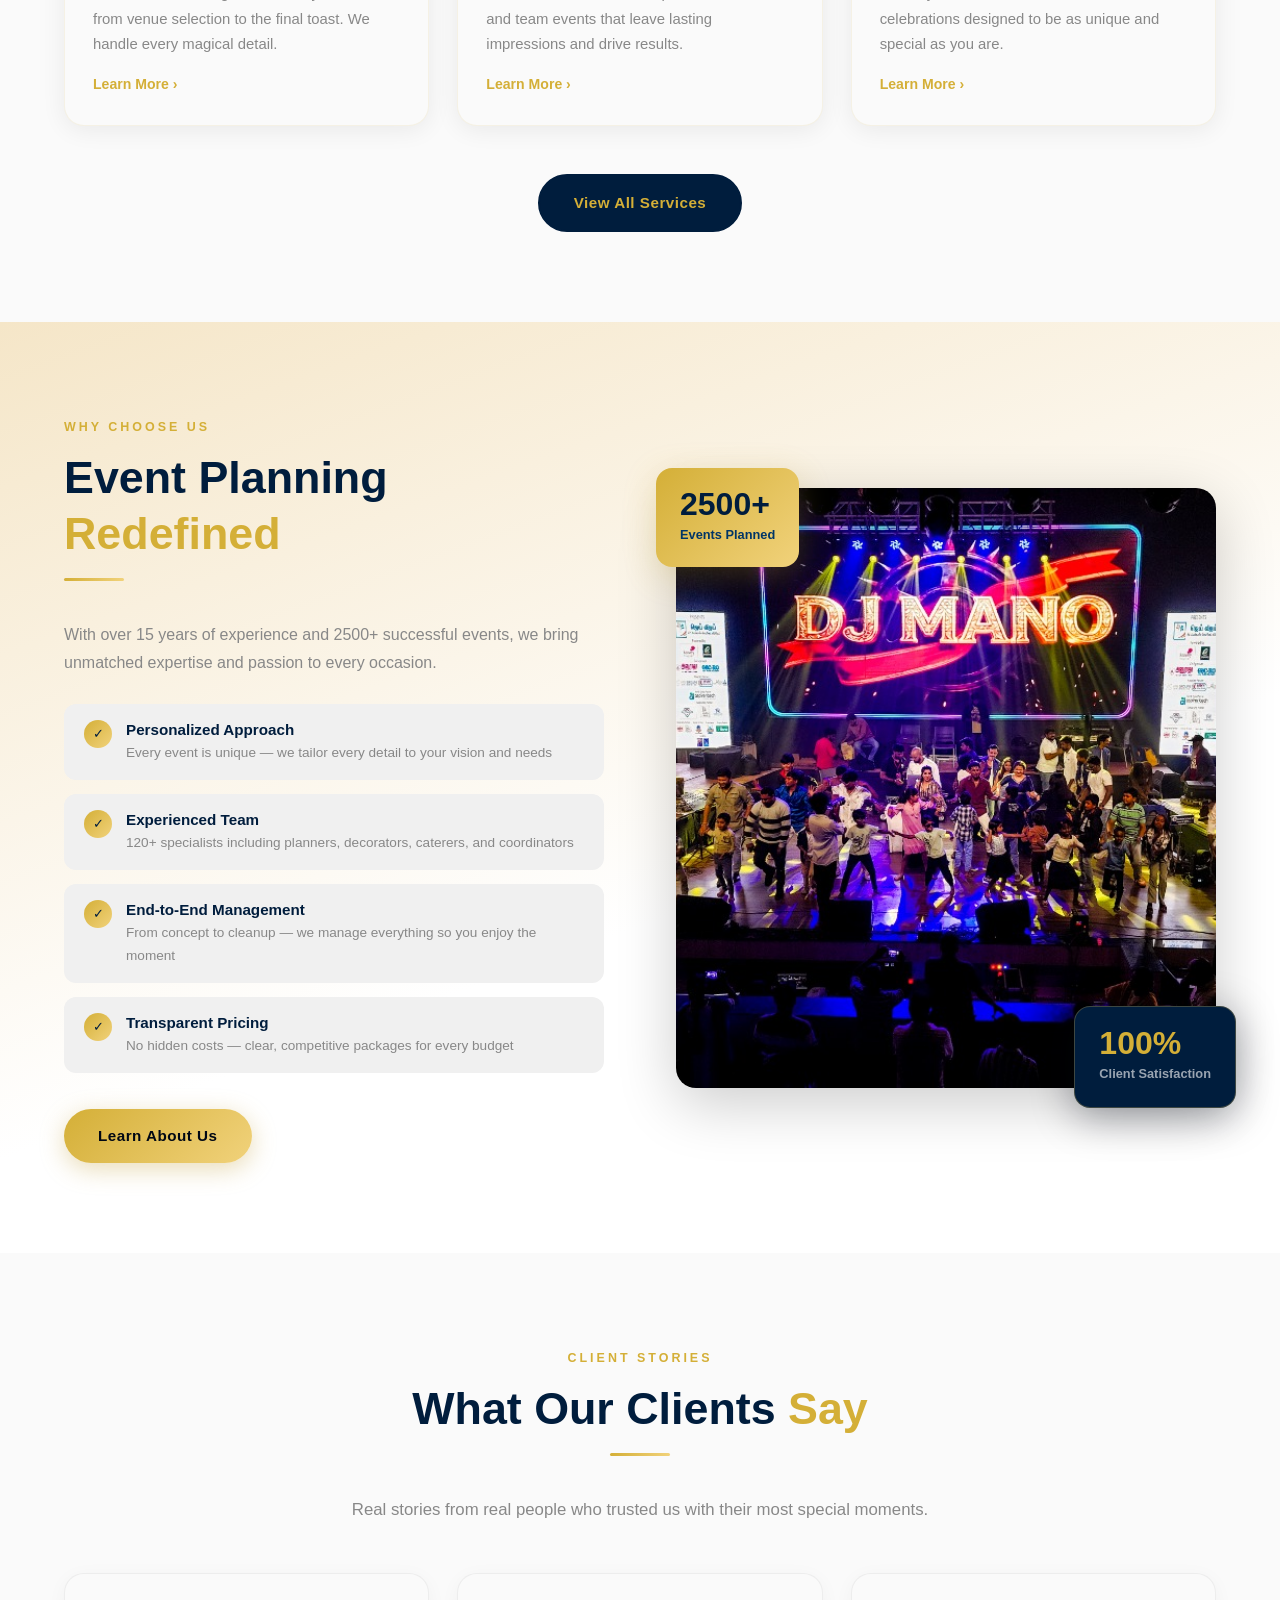
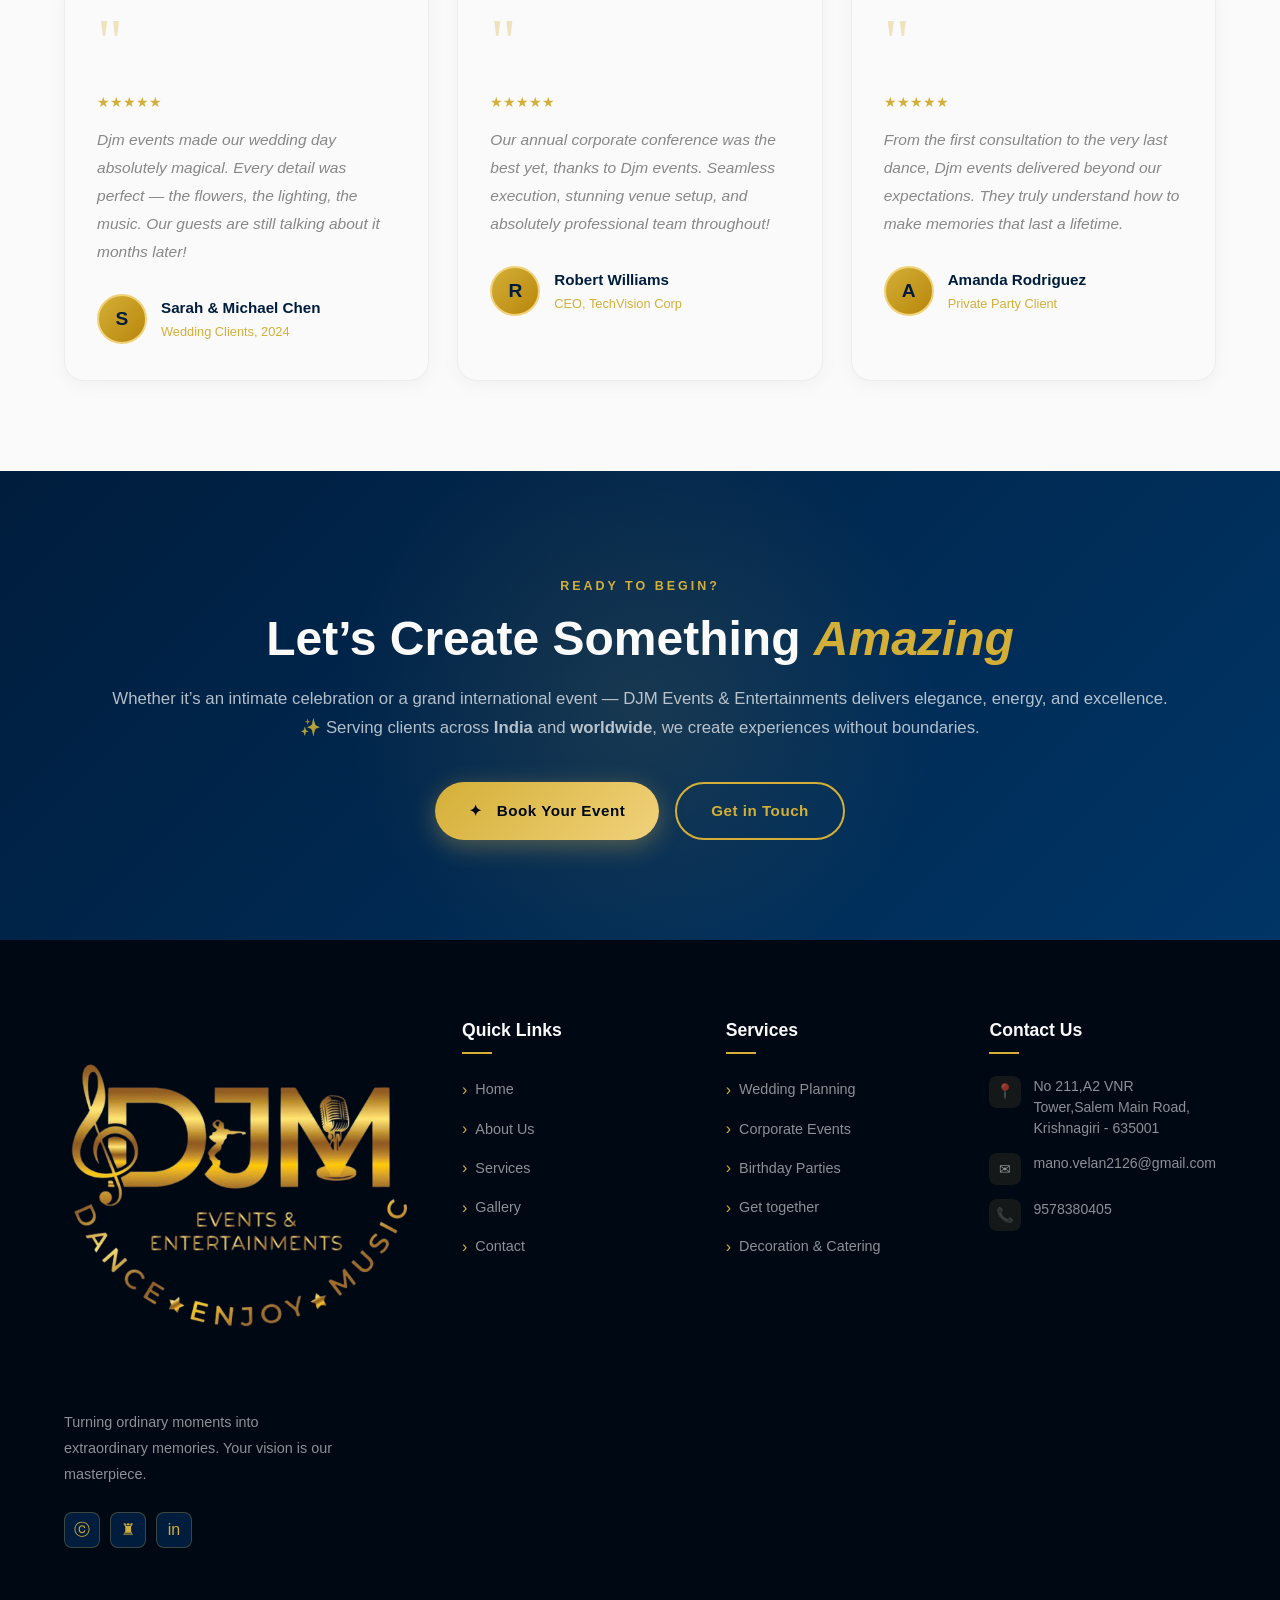
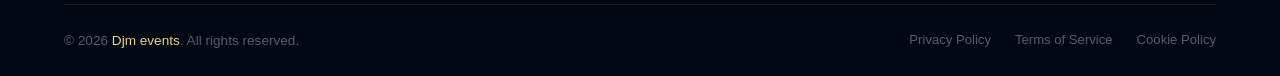
==== commit 4236b26b: "changes" ====
--- a/index.html
+++ b/index.html
@@ -20,8 +20,7 @@
   <nav class="navbar" id="navbar">
     <div class="nav-container">
       <a href="index.html" class="nav-logo" aria-label="Djm events Home">
-        <div class="nav-logo-icon"><img src="images/djmlogo.png" alt="" height="50px" width="50px"></div>
-        <span class="nav-logo-text">Djm<span>Events</span></span>
+        <div class="nav-logo-icon"><img src="images/djmlogo.png" alt="Djm Events"></div>
       </a>
       <ul class="nav-links" id="navLinks" role="navigation" aria-label="Main navigation">
         <li><a href="index.html" class="nav-link active">Home</a></li>
@@ -30,8 +29,7 @@
         <li><a href="categories.html" class="nav-link">Categories</a></li>
         <li><a href="gallery.html" class="nav-link">Gallery</a></li>
         <li><a href="contact.html" class="nav-link">Contact</a></li>
-        <li><a href="https://wa.me/919578380405?text=Hi,%20I'd%20like%20to%20book%20an%20event%20with%20Djm%20Events."
-            class="btn btn-primary nav-cta" target="_blank">Book Now</a></li>
+        <li><a href="book.html" class="btn btn-primary nav-cta" target="_blank">Book Now</a></li>
       </ul>
       <button class="hamburger" id="hamburger" aria-label="Toggle navigation" aria-expanded="false">
         <span></span><span></span><span></span>
@@ -59,7 +57,8 @@
         </h1>
 
         <div class="hero-buttons">
-          <a href="https://wa.me/919578380405?text=Hi,%20I'd%20like%20to%20book%20an%20event%20with%20Djm%20Events." target="_blank" class="btn btn-primary" id="hero-book-btn">
+          <a href="https://wa.me/919578380405?text=Hi,%20I'd%20like%20to%20book%20an%20event%20with%20Djm%20Events."
+            target="_blank" class="btn btn-primary" id="hero-book-btn">
             <span>✦</span> Book Now
           </a>
           <a href="services.html" class="btn btn-outline" id="hero-services-btn">
@@ -93,7 +92,7 @@
           </div>
           <div class="service-card-body">
             <div class="service-icon">💍</div>
-            <h3>Wedding Planning</h3>
+            <h3>Wedding Planner</h3>
             <p>Your dream wedding, meticulously crafted from venue selection to the final toast. We handle every magical
               detail.</p>
             <a href="services.html#weddings" class="card-arrow">Learn More ›</a>
@@ -268,7 +267,8 @@
           Entertainments delivers elegance, energy, and excellence.<br>✨ Serving clients across <strong>India</strong>
           and <strong>worldwide</strong>, we create experiences without boundaries.</p>
         <div class="cta-buttons">
-          <a href="https://wa.me/919578380405?text=Hi,%20I'd%20like%20to%20book%20an%20event%20with%20Djm%20Events." target="_blank" class="btn btn-primary" id="cta-book-btn">✦ &nbsp; Book Your Event</a>
+          <a href="https://wa.me/919578380405?text=Hi,%20I'd%20like%20to%20book%20an%20event%20with%20Djm%20Events."
+            target="_blank" class="btn btn-primary" id="cta-book-btn">✦ &nbsp; Book Your Event</a>
           <a href="contact.html" class="btn btn-outline" id="cta-contact-btn">Get in Touch</a>
         </div>
       </div>
@@ -282,7 +282,6 @@
         <div class="footer-brand">
           <div class="footer-logo">
             <div class="footer-logo-icon"><img src="images/djmlogo.png" alt="Djm Events Logo"></div>
-            <span class="footer-logo-text">Djm<span>Events</span></span>
           </div>
           <p class="footer-desc">Turning ordinary moments into extraordinary memories. Your vision is our masterpiece.
           </p>
@@ -300,18 +299,17 @@
             <a href="services.html">Services</a>
             <a href="gallery.html">Gallery</a>
             <a href="contact.html">Contact</a>
-            <a href="https://wa.me/919578380405?text=Hi,%20I'd%20like%20to%20book%20an%20event%20with%20Djm%20Events." target="_blank">Book Now</a>
           </div>
         </div>
         <div class="footer-col">
           <h4>Services</h4>
           <div class="footer-links">
-            <a href="services.html">Wedding Planning</a>
-            <a href="services.html">Corporate Events</a>
-            <a href="services.html">Birthday Parties</a>
-            <a href="services.html">Conferences</a>
-            <a href="services.html">Decoration & Catering</a>
-          </div>
+                        <a href="services.html#wedding">Wedding Planning</a>
+                        <a href="services.html#corporate">Corporate Events</a>
+                        <a href="services.html#others">Birthday Parties</a>
+                        <a href="services.html#others">Get together</a>
+                        <a href="services.html#popular-setups">Decoration & Catering</a>
+                    </div>
         </div>
         <div class="footer-col">
           <h4>Contact Us</h4>
@@ -341,7 +339,8 @@
   </footer>
 
   <!-- Floating WhatsApp Icon -->
-  <a href="https://wa.me/919578380405?text=Hi,%20I'd%20like%20to%20book%20an%20event%20with%20Djm%20Events." class="whatsapp-float" target="_blank" aria-label="Chat with us on WhatsApp">
+  <a href="https://wa.me/919578380405?text=Hi,%20I'd%20like%20to%20book%20an%20event%20with%20Djm%20Events."
+    class="whatsapp-float" target="_blank" aria-label="Chat with us on WhatsApp">
     <i class="fab fa-whatsapp"></i>
   </a>
 
--- a/style.css
+++ b/style.css
@@ -4,6 +4,7 @@
   margin-left: auto;
   margin-right: auto;
 }
+
 /* ===================================================
    Djm events - Event Management Website Stylesheet
    Color Palette: Gold (#C9A84C), Black (#0D0D0D), White (#FAFAFA), Champagne (#F5E6C8)
@@ -261,19 +262,24 @@
 }
 
 .nav-logo-icon {
-  width: 44px;
-  height: 54px;
-  border-radius: 8px;
-  display: flex;
-  align-items: center;
-  justify-content: center;
-  overflow: hidden;
+  width: 320px; /* Increased for high visibility */
+  height: auto;
+  display: flex;
+  align-items: center;
+  justify-content: flex-start;
+  transition: width 0.3s ease;
 }
 
 .nav-logo-icon img {
   width: 100%;
-  height: 100%;
-  object-fit: cover;
+  height: auto;
+  object-fit: contain;
+}
+
+@media (max-width: 768px) {
+  .nav-logo-icon {
+    width: 220px; /* Scaled down for mobile screens */
+  }
 }
 
 .nav-logo-text {
@@ -399,11 +405,30 @@
 }
 
 @keyframes heroCrossfade {
-  0% { opacity: 0; transform: scale(1); }
-  5% { opacity: 1; transform: scale(1.02); }
-  20% { opacity: 1; transform: scale(1.08); }
-  25% { opacity: 0; transform: scale(1.1); }
-  100% { opacity: 0; transform: scale(1.1); }
+  0% {
+    opacity: 0;
+    transform: scale(1);
+  }
+
+  5% {
+    opacity: 1;
+    transform: scale(1.02);
+  }
+
+  20% {
+    opacity: 1;
+    transform: scale(1.08);
+  }
+
+  25% {
+    opacity: 0;
+    transform: scale(1.1);
+  }
+
+  100% {
+    opacity: 0;
+    transform: scale(1.1);
+  }
 }
 
 @keyframes heroZoom {
@@ -718,7 +743,7 @@
 .testimonial-card {
   background: var(--white);
   border: 1px solid rgba(0, 0, 0, 0.05);
-  box-shadow: 0 4px 20px rgba(0,0,0,0.04);
+  box-shadow: 0 4px 20px rgba(0, 0, 0, 0.04);
   border-radius: var(--radius-lg);
   padding: 36px 32px;
   position: relative;
@@ -1191,14 +1216,8 @@
 }
 
 .footer-logo-icon {
-  width: 50px;
-  height: 50px;
-  border-radius: 10px;
-  display: flex;
-  align-items: center;
-  justify-content: center;
-  overflow: hidden;
-  margin-bottom: 20px;
+  width: 240px;
+  margin-bottom: 10px;
 }
 
 .footer-logo-icon img {
@@ -1747,14 +1766,8 @@
 }
 
 .footer-logo-icon {
-  width: 40px;
-  height: 40px;
-  background: linear-gradient(135deg, var(--gold), var(--gold-light));
-  border-radius: 10px;
-  display: flex;
-  align-items: center;
-  justify-content: center;
-  font-size: 1.2rem;
+  width: 240px;
+  margin-bottom: 10px;
 }
 
 .footer-logo-text {
@@ -2131,7 +2144,7 @@
   }
 
   /* Process connector line hidden below desktop */
-  .four-col-grid > .process-connector {
+  .four-col-grid>.process-connector {
     display: none;
   }
 
@@ -2239,7 +2252,7 @@
   }
 
   /* Why us section fixes */
-  #why-us .two-col-grid > div:last-child {
+  #why-us .two-col-grid>div:last-child {
     margin-top: 40px;
     padding: 20px 0;
   }
@@ -2319,9 +2332,11 @@
   .about-img-main {
     height: 400px;
   }
+
   .responsive-img-lg {
     height: 400px !important;
   }
+
   .hero-buttons {
     flex-wrap: wrap;
   }
@@ -2334,7 +2349,14 @@
   }
 
   /* All multi-col grids → 1 col */
-  .three-col-grid, .four-col-grid, .two-two-grid, .stats-grid, .services-grid, .team-grid, .contact-grid, .categories-grid {
+  .three-col-grid,
+  .four-col-grid,
+  .two-two-grid,
+  .stats-grid,
+  .services-grid,
+  .team-grid,
+  .contact-grid,
+  .categories-grid {
     grid-template-columns: 1fr !important;
   }
 
@@ -2384,7 +2406,9 @@
     grid-template-columns: 1fr !important;
   }
 
-  .form-wrapper, .booking-body, .booking-header {
+  .form-wrapper,
+  .booking-body,
+  .booking-header {
     padding: 24px 16px !important;
   }
 }
@@ -2484,7 +2508,7 @@
     z-index: 999;
     transform: translateX(100%);
     transition: transform 0.35s cubic-bezier(0.4, 0, 0.2, 1), visibility 0.35s !important;
-    box-shadow: -10px 0 30px rgba(0,0,0,0.5) !important;
+    box-shadow: -10px 0 30px rgba(0, 0, 0, 0.5) !important;
     border-left: 1px solid rgba(201, 168, 76, 0.3) !important;
   }
 
@@ -2508,10 +2532,12 @@
   .hamburger.open span:nth-child(1) {
     transform: translateY(7px) rotate(45deg);
   }
+
   .hamburger.open span:nth-child(2) {
     opacity: 0;
     transform: translateX(-10px);
   }
+
   .hamburger.open span:nth-child(3) {
     transform: translateY(-7px) rotate(-45deg);
   }
@@ -2538,3 +2564,26 @@
   opacity: 1;
   visibility: visible;
 }
+
+
+
+.nav-container {
+  max-width: 1200px;
+  /* margin: 0 auto; */
+  /* padding: 20px 24px; */
+  display: flex;
+  align-items: center;
+  justify-content: space-between;
+}
+/* ===== FOOTER LOGO SCALE ===== */
+.footer-logo-icon {
+  width: 350px;
+  max-width: 100%;
+  height: auto;
+  margin-bottom: 20px;
+}
+.footer-logo-icon img {
+  width: 100%;
+  height: auto;
+  display: block;
+}
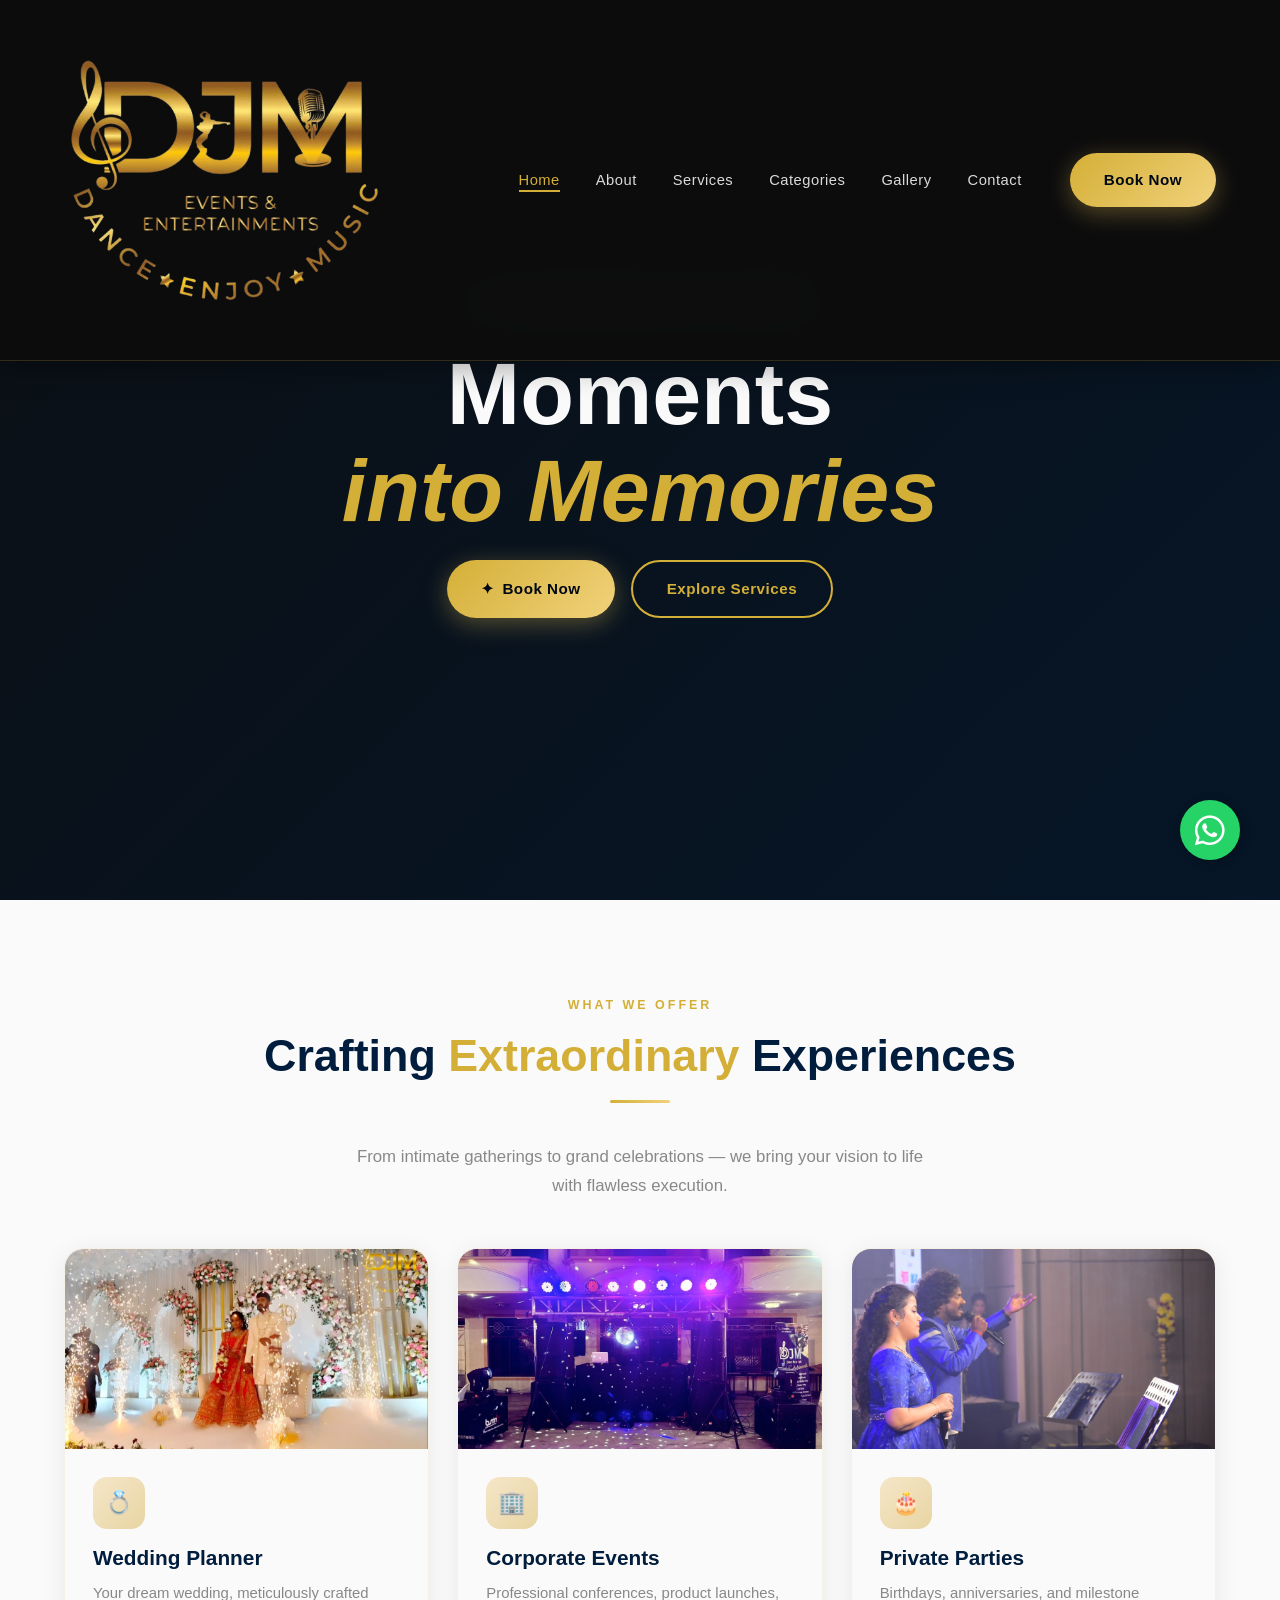
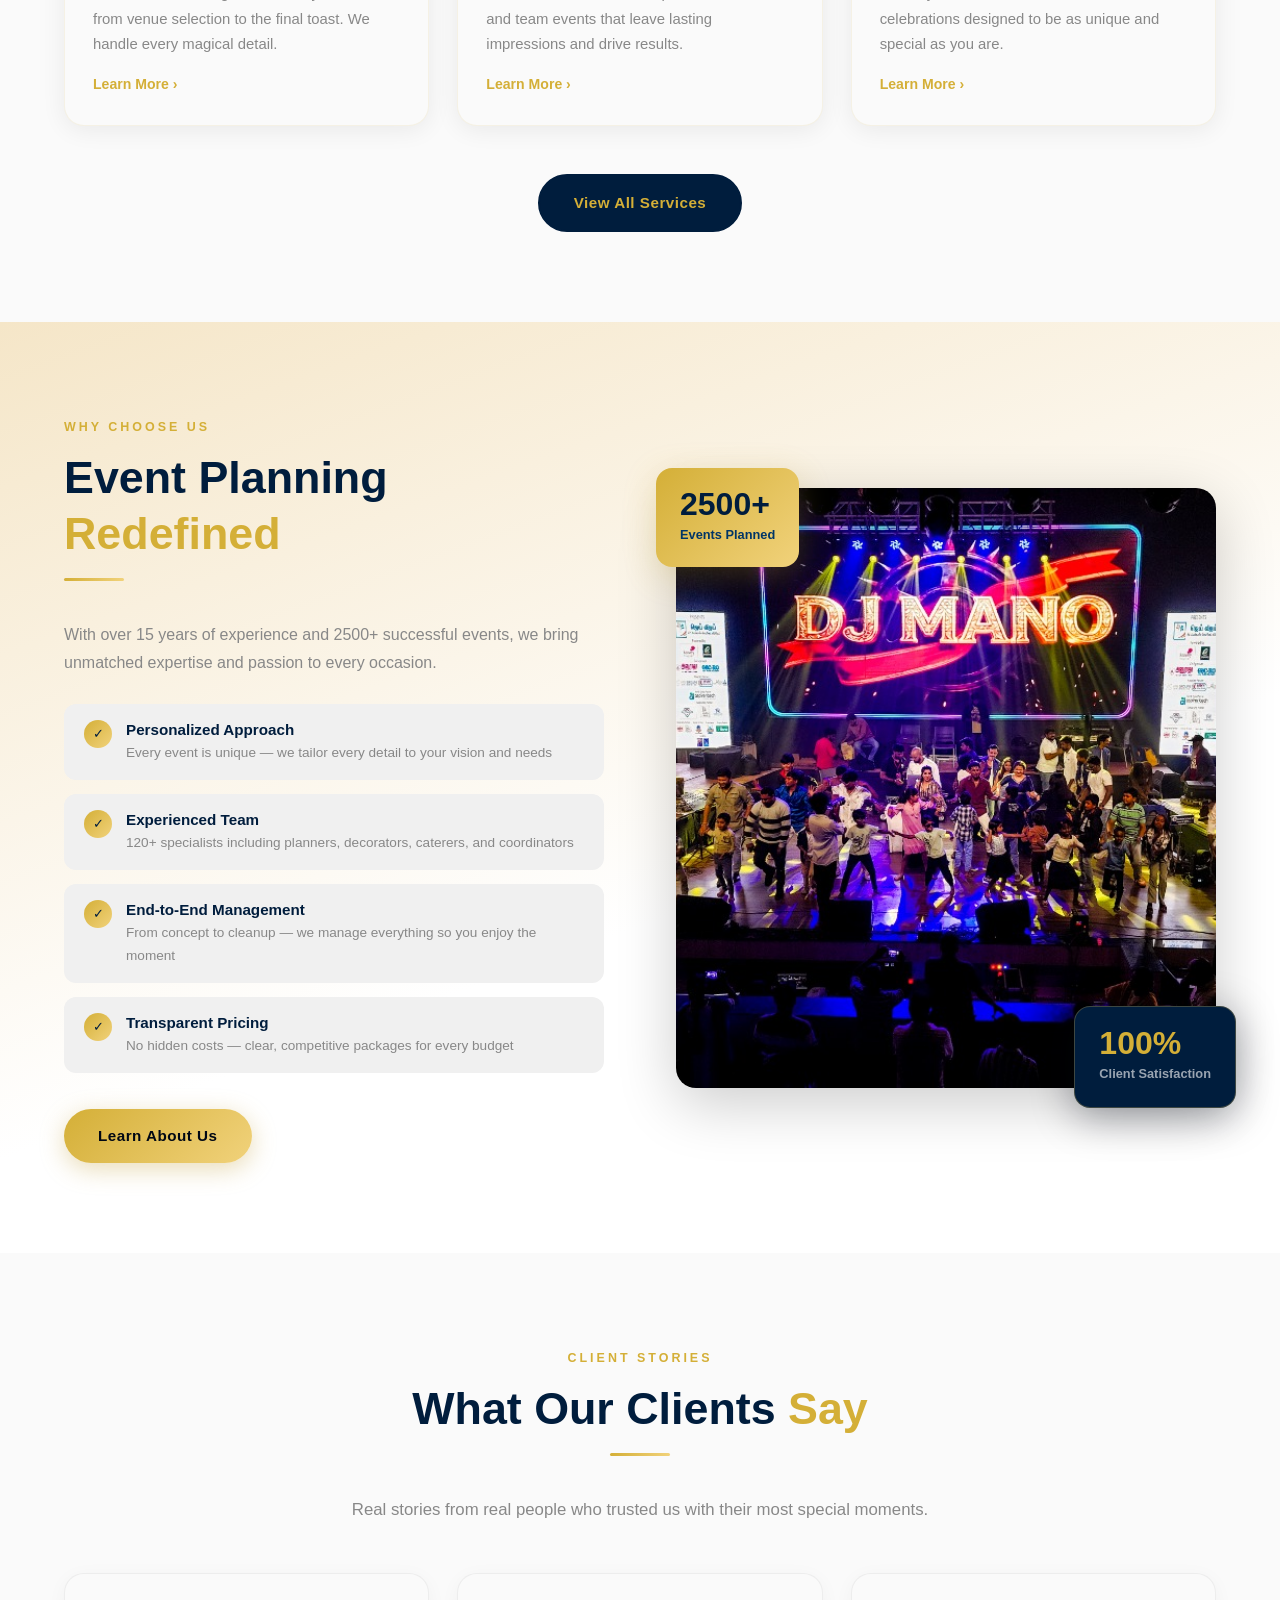
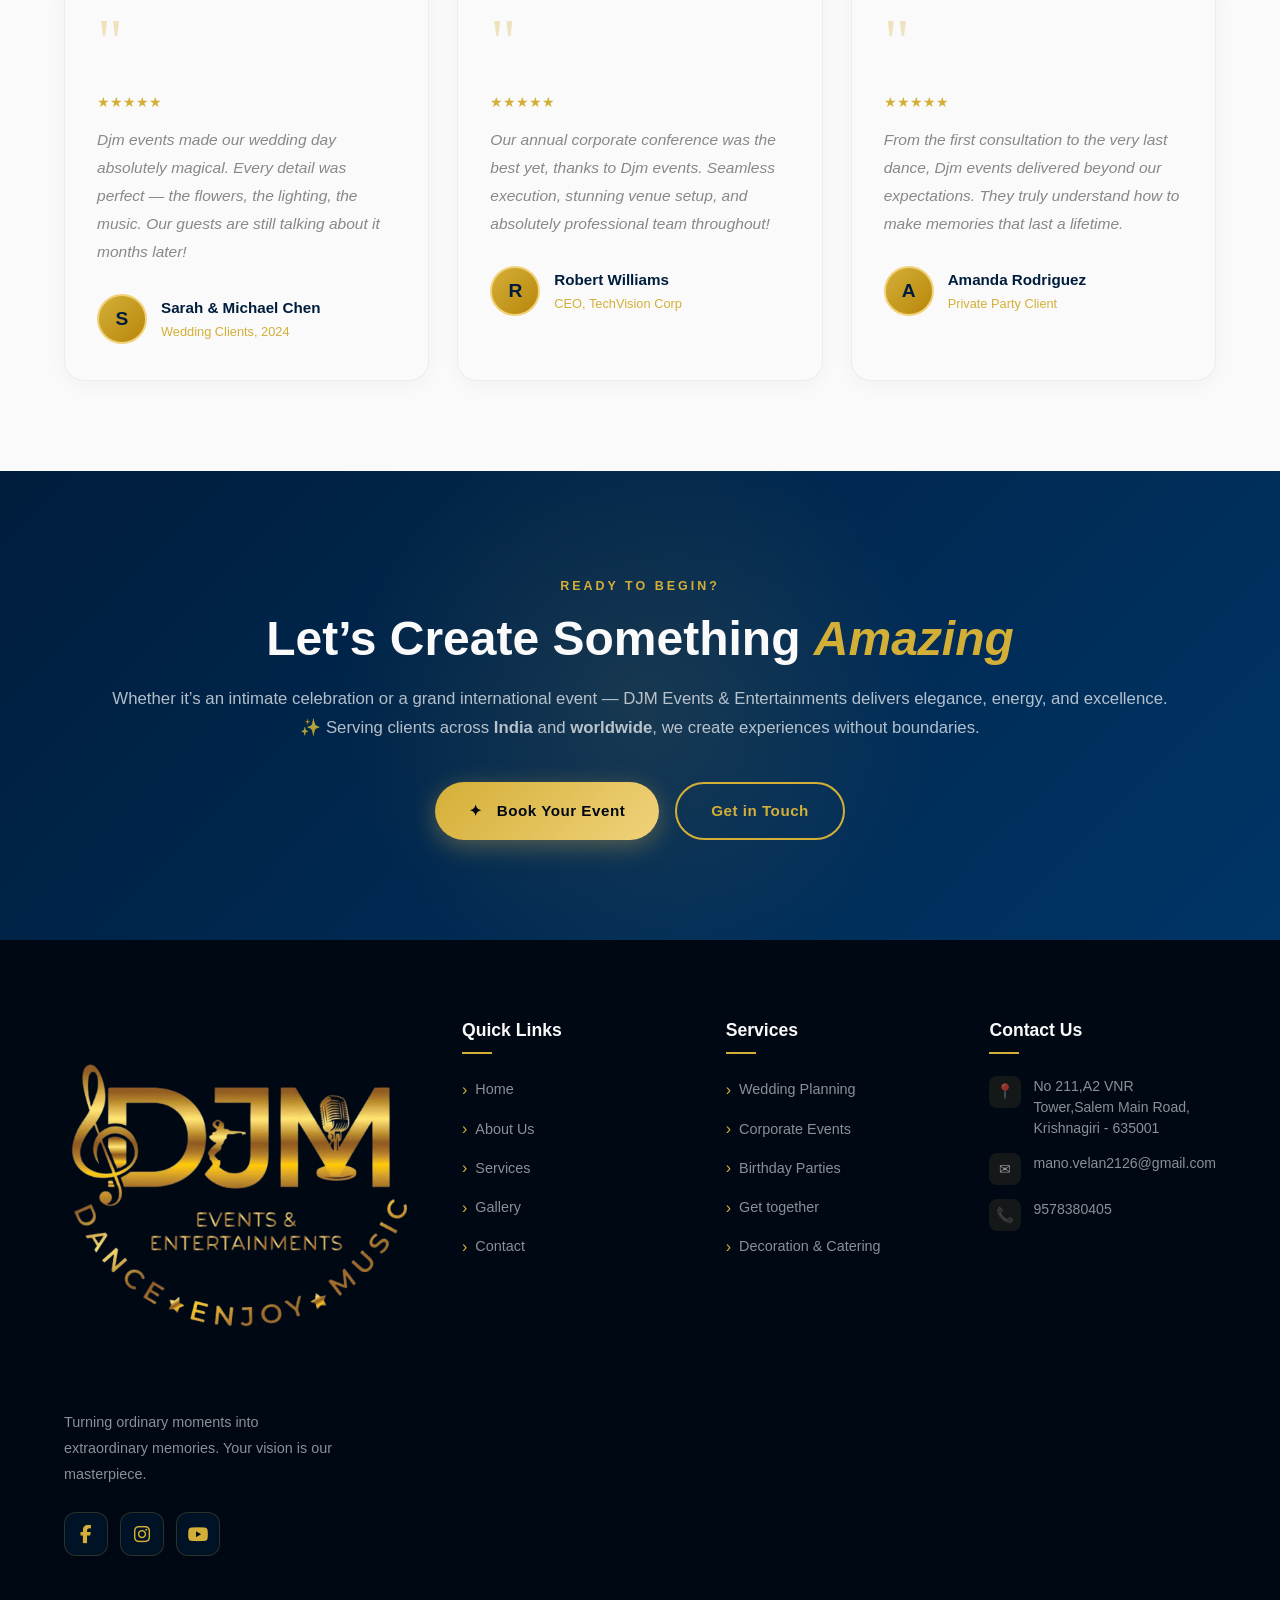
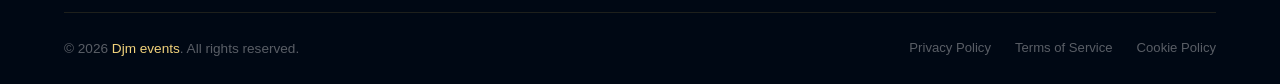
==== commit cf6edd87: "chadfghjk" ====
--- a/index.html
+++ b/index.html
@@ -286,9 +286,9 @@
           <p class="footer-desc">Turning ordinary moments into extraordinary memories. Your vision is our masterpiece.
           </p>
           <div class="footer-social">
-            <a href="#" class="social-link" aria-label="Facebook">&#9426;</a>
-            <a href="#" class="social-link" aria-label="Instagram">&#9820;</a>
-            <a href="#" class="social-link" aria-label="LinkedIn">in</a>
+            <a href="https://www.facebook.com/share/1BpF6dYQcz/" class="social-link" aria-label="Facebook" target="_blank"><i class="fab fa-facebook-f"></i></a>
+            <a href="https://www.instagram.com/djm_events_entertainments?igsh=MTl5a3ZiZHJpZGw0OA==" class="social-link" aria-label="Instagram" target="_blank"><i class="fab fa-instagram"></i></a>
+            <a href="https://youtube.com/@djmeventsentertainment?si=QRsMMKzPq7EUzdyQ" class="social-link" aria-label="YouTube" target="_blank"><i class="fab fa-youtube"></i></a>
           </div>
         </div>
         <div class="footer-col">
--- a/style.css
+++ b/style.css
@@ -2413,44 +2413,35 @@
   }
 }
 
-/* --- Small phones: 360px --- */
-@media (max-width: 360px) {
-  .hero h1 {
-    font-size: 1.8rem;
-  }
-
-  .section-title {
-    font-size: 1.5rem;
-  }
-
-  .btn {
-    padding: 12px 24px;
-    font-size: 0.88rem;
-  }
-
-  .nav-logo-text {
-    font-size: 1.1rem;
-  }
-}
-
+
+/* ===== SOCIAL LINKS ===== */
+.footer-social {
+  display: flex !important;
+  gap: 12px !important;
+  margin-top: 24px;
+}
 
 .social-link {
   display: inline-flex;
-  width: 36px;
-  height: 36px;
-  background: var(--dark);
-  border-radius: 8px;
+  width: 44px;
+  height: 44px;
+  background: #001226; /* Dark navy backrgound to match image */
+  border-radius: 12px; /* Squircle shape as requested */
   align-items: center;
   justify-content: center;
-  color: var(--gold);
-  border: 1px solid rgba(201, 168, 76, 0.3);
-  transition: 0.3s;
+  color: #d4af37; /* Gold icons */
+  border: 1px solid rgba(212, 175, 55, 0.2);
+  transition: all 0.3s cubic-bezier(0.175, 0.885, 0.32, 1.275);
   text-decoration: none;
+  font-size: 1.15rem;
 }
 
 .social-link:hover {
-  background: var(--gold);
-  color: var(--dark);
+  background: #d4af37;
+  color: #001226;
+  transform: translateY(-5px);
+  box-shadow: 0 10px 20px rgba(0, 0, 0, 0.4), 0 0 15px rgba(212, 175, 55, 0.3);
+  border-color: #d4af37;
 }
 
 /* ===== FLOATING WHATSAPP ICON ===== */
@@ -2470,7 +2461,7 @@
   display: flex;
   align-items: center;
   justify-content: center;
-  transition: var(--transition);
+  transition: all 0.35s ease;
 }
 
 .whatsapp-float:hover {
@@ -2480,7 +2471,16 @@
   box-shadow: 2px 2px 15px rgba(0, 0, 0, 0.4);
 }
 
-@media (max-width: 768px) {
+/* --- Small phones: 360px --- */
+@media (max-width: 360px) {
+  .hero h1 {
+    font-size: 1.8rem;
+  }
+
+  .section-title {
+    font-size: 1.5rem;
+  }
+
   .whatsapp-float {
     bottom: 20px;
     right: 20px;
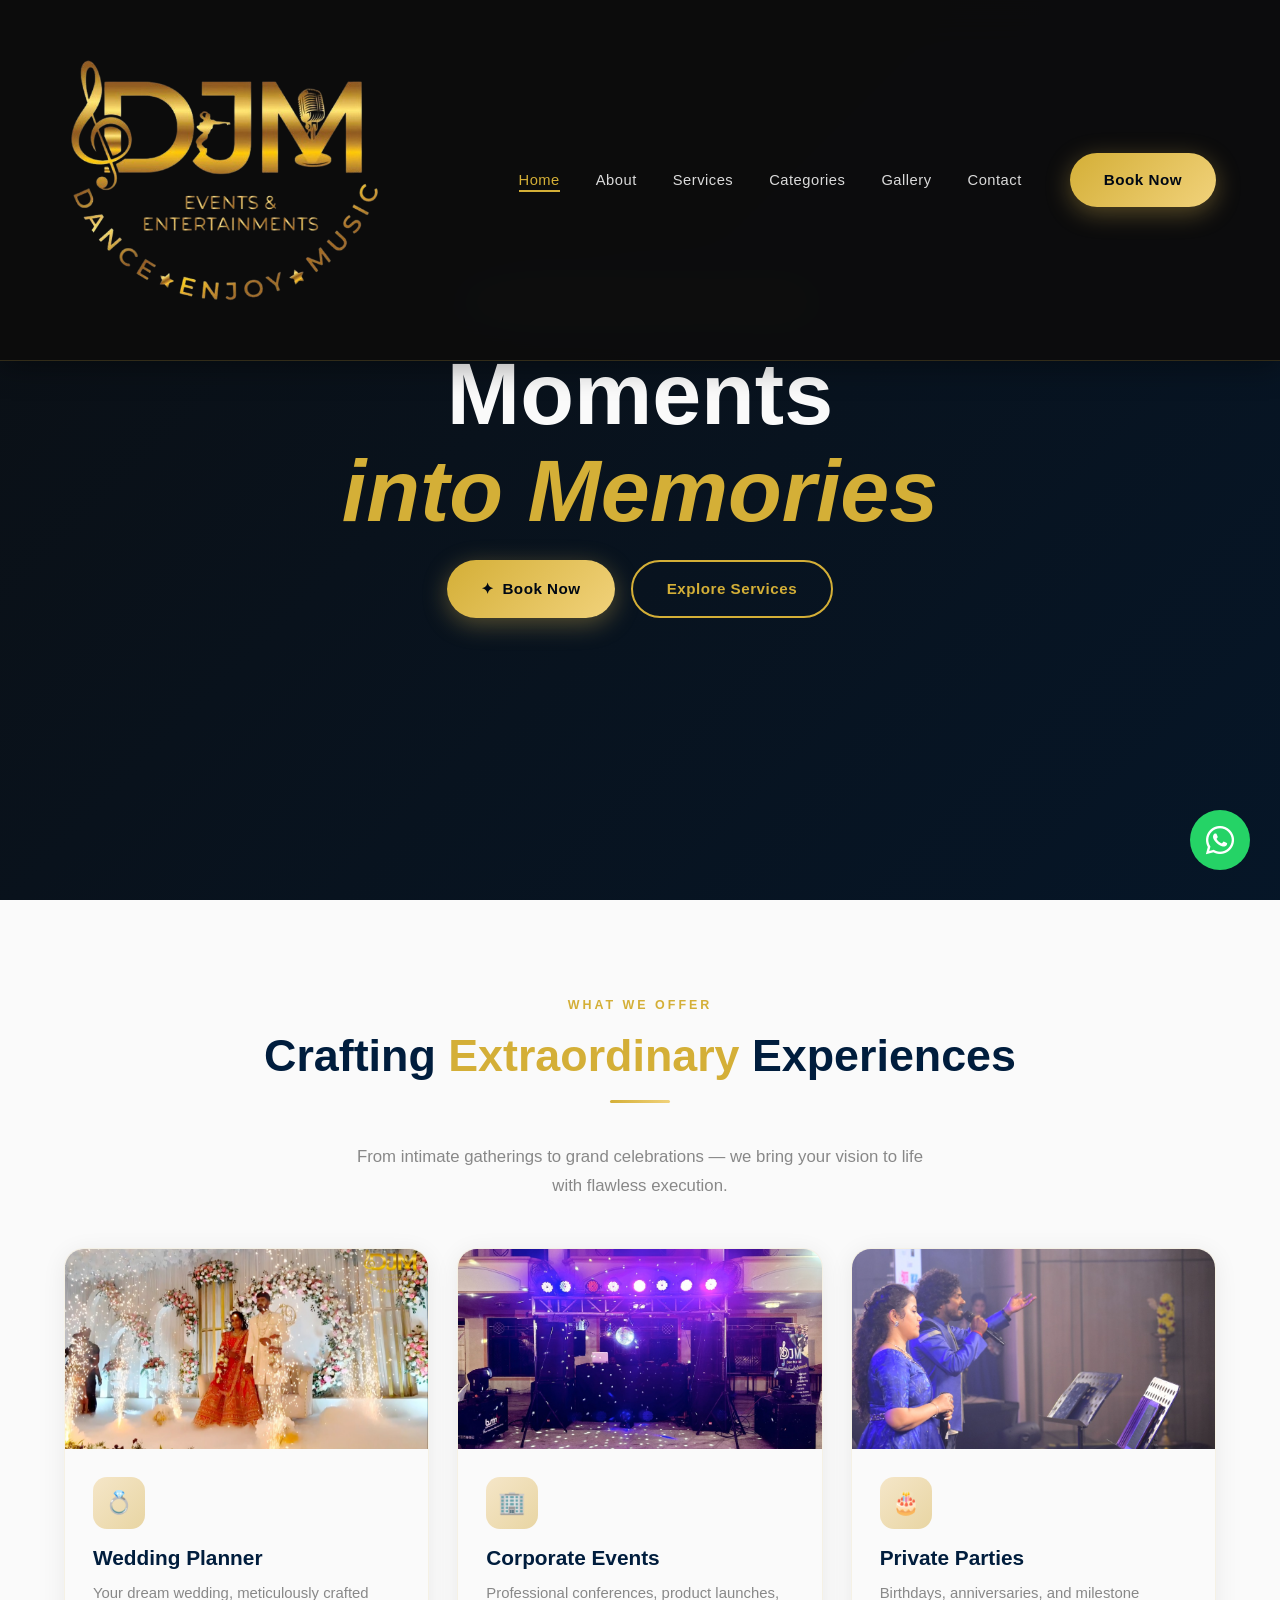
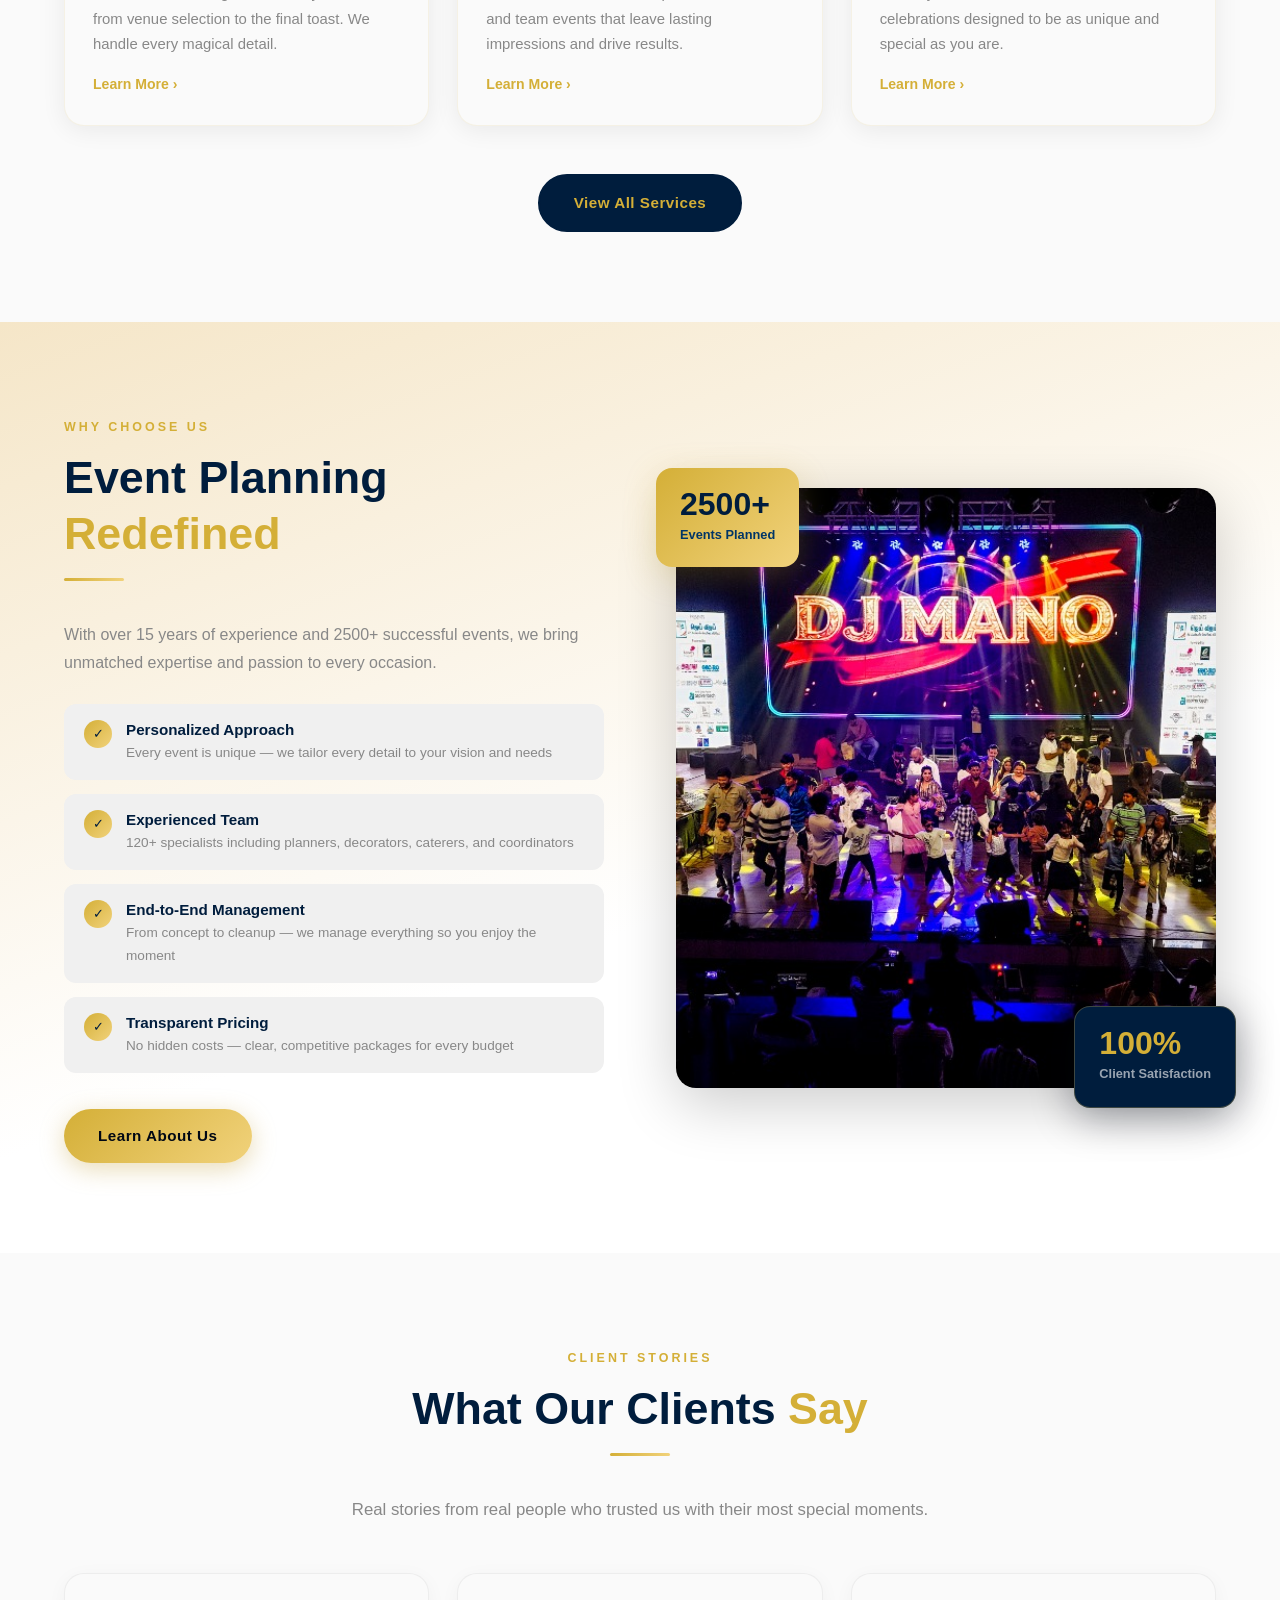
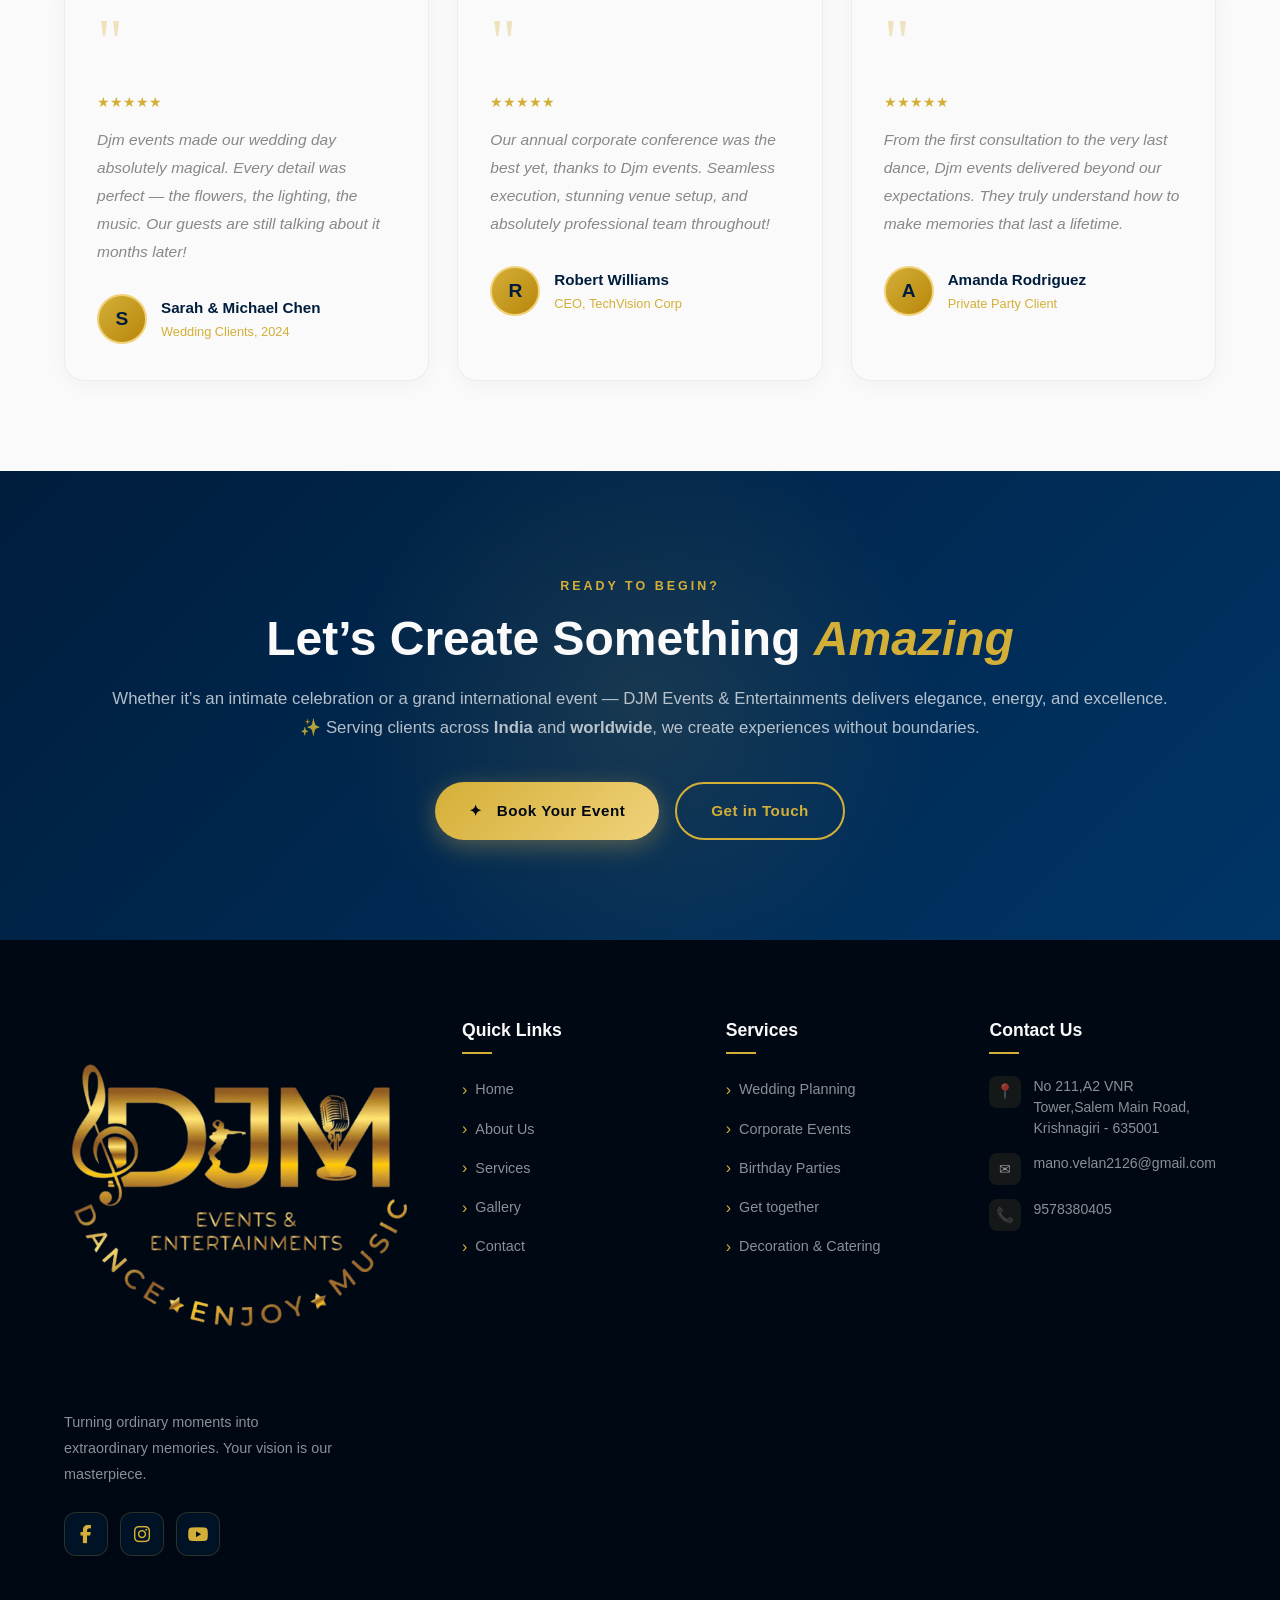
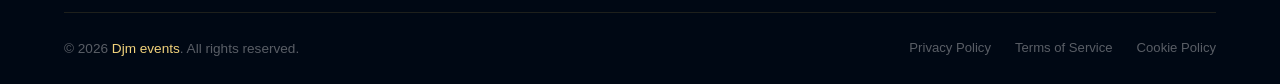
==== commit aa0b5bec: "first commit" ====
--- a/index.html
+++ b/index.html
@@ -11,6 +11,7 @@
   <link rel="preconnect" href="https://fonts.googleapis.com" />
   <link rel="preconnect" href="https://fonts.gstatic.com" crossorigin />
   <link rel="stylesheet" href="https://cdnjs.cloudflare.com/ajax/libs/font-awesome/6.5.0/css/all.min.css">
+  <link rel="icon" type="image/png" href="images/djm-icon.png">
 </head>
 
 <body>
@@ -286,9 +287,12 @@
           <p class="footer-desc">Turning ordinary moments into extraordinary memories. Your vision is our masterpiece.
           </p>
           <div class="footer-social">
-            <a href="https://www.facebook.com/share/1BpF6dYQcz/" class="social-link" aria-label="Facebook" target="_blank"><i class="fab fa-facebook-f"></i></a>
-            <a href="https://www.instagram.com/djm_events_entertainments?igsh=MTl5a3ZiZHJpZGw0OA==" class="social-link" aria-label="Instagram" target="_blank"><i class="fab fa-instagram"></i></a>
-            <a href="https://youtube.com/@djmeventsentertainment?si=QRsMMKzPq7EUzdyQ" class="social-link" aria-label="YouTube" target="_blank"><i class="fab fa-youtube"></i></a>
+            <a href="https://www.facebook.com/share/1BpF6dYQcz/" class="social-link" aria-label="Facebook"
+              target="_blank"><i class="fab fa-facebook-f"></i></a>
+            <a href="https://www.instagram.com/djm_events_entertainments?igsh=MTl5a3ZiZHJpZGw0OA==" class="social-link"
+              aria-label="Instagram" target="_blank"><i class="fab fa-instagram"></i></a>
+            <a href="https://youtube.com/@djmeventsentertainment?si=QRsMMKzPq7EUzdyQ" class="social-link"
+              aria-label="YouTube" target="_blank"><i class="fab fa-youtube"></i></a>
           </div>
         </div>
         <div class="footer-col">
@@ -304,12 +308,12 @@
         <div class="footer-col">
           <h4>Services</h4>
           <div class="footer-links">
-                        <a href="services.html#wedding">Wedding Planning</a>
-                        <a href="services.html#corporate">Corporate Events</a>
-                        <a href="services.html#others">Birthday Parties</a>
-                        <a href="services.html#others">Get together</a>
-                        <a href="services.html#popular-setups">Decoration & Catering</a>
-                    </div>
+            <a href="services.html#wedding">Wedding Planning</a>
+            <a href="services.html#corporate">Corporate Events</a>
+            <a href="services.html#others">Birthday Parties</a>
+            <a href="services.html#others">Get together</a>
+            <a href="services.html#popular-setups">Decoration & Catering</a>
+          </div>
         </div>
         <div class="footer-col">
           <h4>Contact Us</h4>
--- a/style.css
+++ b/style.css
@@ -262,7 +262,8 @@
 }
 
 .nav-logo-icon {
-  width: 320px; /* Increased for high visibility */
+  width: 320px;
+  /* Increased for high visibility */
   height: auto;
   display: flex;
   align-items: center;
@@ -278,7 +279,8 @@
 
 @media (max-width: 768px) {
   .nav-logo-icon {
-    width: 220px; /* Scaled down for mobile screens */
+    width: 220px;
+    /* Scaled down for mobile screens */
   }
 }
 
@@ -493,6 +495,7 @@
   max-width: 800px;
   text-align: center;
   animation: fadeInUp 1s ease 0.3s both;
+  margin: 0 auto;
 }
 
 @keyframes fadeInUp {
@@ -541,7 +544,7 @@
   font-size: 1.12rem;
   color: rgba(255, 255, 255, 0.82);
   max-width: 560px;
-  margin-bottom: 40px;
+  margin: 0 auto 40px;
   line-height: 1.8;
 }
 
@@ -847,6 +850,8 @@
   z-index: 2;
   max-width: 800px;
   margin: 0 auto;
+  text-align: center;
+  margin-top: 120px;
 }
 
 .page-hero-content.text-center {
@@ -2425,11 +2430,14 @@
   display: inline-flex;
   width: 44px;
   height: 44px;
-  background: #001226; /* Dark navy backrgound to match image */
-  border-radius: 12px; /* Squircle shape as requested */
+  background: #001226;
+  /* Dark navy backrgound to match image */
+  border-radius: 12px;
+  /* Squircle shape as requested */
   align-items: center;
   justify-content: center;
-  color: #d4af37; /* Gold icons */
+  color: #d4af37;
+  /* Gold icons */
   border: 1px solid rgba(212, 175, 55, 0.2);
   transition: all 0.3s cubic-bezier(0.175, 0.885, 0.32, 1.275);
   text-decoration: none;
@@ -2445,30 +2453,86 @@
 }
 
 /* ===== FLOATING WHATSAPP ICON ===== */
+@keyframes whatsappPulse {
+  0% {
+    box-shadow: 0 0 0 0 rgba(37, 211, 102, 0.6), 2px 2px 12px rgba(0, 0, 0, 0.3);
+  }
+
+  70% {
+    box-shadow: 0 0 0 14px rgba(37, 211, 102, 0), 2px 2px 12px rgba(0, 0, 0, 0.3);
+  }
+
+  100% {
+    box-shadow: 0 0 0 0 rgba(37, 211, 102, 0), 2px 2px 12px rgba(0, 0, 0, 0.3);
+  }
+}
+
 .whatsapp-float {
   position: fixed;
-  bottom: 40px;
-  right: 40px;
+  bottom: 30px;
+  right: 30px;
   width: 60px;
   height: 60px;
   background-color: #25d366;
   color: #fff;
-  border-radius: 50px;
-  text-align: center;
-  font-size: 34px;
-  box-shadow: 2px 2px 10px rgba(0, 0, 0, 0.3);
-  z-index: 1000;
+  border-radius: 50%;
+  font-size: 32px;
+  z-index: 9999;
   display: flex;
   align-items: center;
   justify-content: center;
   transition: all 0.35s ease;
+  animation: whatsappPulse 2s infinite;
+  text-decoration: none;
 }
 
 .whatsapp-float:hover {
   background-color: #128c7e;
-  transform: scale(1.1);
+  transform: scale(1.12);
   color: #fff;
-  box-shadow: 2px 2px 15px rgba(0, 0, 0, 0.4);
+  animation: none;
+  box-shadow: 0 8px 24px rgba(18, 140, 126, 0.5);
+}
+
+/* Tooltip label */
+.whatsapp-float::before {
+  content: "Chat with us";
+  position: absolute;
+  right: 70px;
+  background: #25d366;
+  color: #fff;
+  font-size: 0.78rem;
+  font-weight: 600;
+  padding: 6px 14px;
+  border-radius: 20px;
+  white-space: nowrap;
+  opacity: 0;
+  pointer-events: none;
+  transform: translateX(10px);
+  transition: all 0.3s ease;
+  box-shadow: 0 2px 10px rgba(0, 0, 0, 0.2);
+}
+
+.whatsapp-float:hover::before {
+  opacity: 1;
+  transform: translateX(0);
+}
+
+/* === Mobile responsive === */
+@media (max-width: 768px) {
+  .whatsapp-float {
+    bottom: 20px;
+    right: 18px;
+    width: 54px;
+    height: 54px;
+    font-size: 28px;
+    z-index: 9999;
+  }
+
+  .whatsapp-float::before {
+    display: none;
+    /* hide tooltip on mobile */
+  }
 }
 
 /* --- Small phones: 360px --- */
@@ -2482,11 +2546,11 @@
   }
 
   .whatsapp-float {
-    bottom: 20px;
-    right: 20px;
-    width: 54px;
-    height: 54px;
-    font-size: 28px;
+    bottom: 16px;
+    right: 14px;
+    width: 50px;
+    height: 50px;
+    font-size: 26px;
   }
 }
 
@@ -2575,6 +2639,7 @@
   align-items: center;
   justify-content: space-between;
 }
+
 /* ===== FOOTER LOGO SCALE ===== */
 .footer-logo-icon {
   width: 350px;
@@ -2582,8 +2647,125 @@
   height: auto;
   margin-bottom: 20px;
 }
+
 .footer-logo-icon img {
   width: 100%;
   height: auto;
   display: block;
 }
+
+/* ===================== GALLERY SECTION ===================== */
+.gallery-grid {
+  display: grid;
+  grid-template-columns: repeat(auto-fill, minmax(300px, 1fr));
+  gap: 24px;
+  padding: 20px 0;
+}
+
+.gallery-item {
+  position: relative;
+  border-radius: var(--radius-lg);
+  overflow: hidden;
+  box-shadow: 0 4px 20px rgba(0, 0, 0, 0.06);
+  aspect-ratio: 4/3;
+  transition: all 0.4s ease;
+  background: var(--gray-light);
+  border: 1px solid rgba(201, 168, 76, 0.1);
+}
+
+.gallery-item:hover {
+  transform: translateY(-8px);
+  box-shadow: var(--shadow-gold);
+  border-color: rgba(201, 168, 76, 0.4);
+}
+
+.gallery-item img {
+  width: 100%;
+  height: 100%;
+  object-fit: cover;
+  transition: transform 0.6s cubic-bezier(0.4, 0, 0.2, 1);
+}
+
+.gallery-item:hover img {
+  transform: scale(1.1);
+}
+
+.gallery-item::after {
+  content: "";
+  position: absolute;
+  inset: 0;
+  background: linear-gradient(to top, rgba(13, 13, 13, 0.5) 0%, transparent 60%);
+  opacity: 0;
+  transition: opacity 0.3s ease;
+  pointer-events: none;
+}
+
+.gallery-item:hover::after {
+  opacity: 1;
+}
+
+@media (max-width: 768px) {
+  .gallery-grid {
+    grid-template-columns: repeat(auto-fill, minmax(240px, 1fr));
+    gap: 16px;
+  }
+}
+
+.page-hero-content {
+  position: relative;
+  z-index: 2;
+  max-width: 800px;
+  margin: 0 auto;
+  text-align: center;
+  margin-top: 120px;
+}
+
+.team-grid {
+  display: grid;
+  grid-template-columns: repeat(3, 1fr);
+  gap: 30px;
+  justify-items: center;
+}
+
+/* Make all cards same size */
+.team-card {
+  width: 100%;
+  max-width: 320px;
+}
+
+/* Center last 2 cards */
+.team-card:nth-child(4) {
+  grid-column: 1 / 2;
+}
+
+.team-card:nth-child(5) {
+  grid-column: 3 / 4;
+}
+
+/* Optional: keep middle empty for spacing */
+.team-card:nth-child(4),
+.team-card:nth-child(5) {
+  justify-self: center;
+}
+
+.team-grid {
+  display: flex;
+  flex-wrap: wrap;
+  justify-content: center;
+  gap: 30px;
+}
+
+/* 3 cards in first row */
+.team-card {
+  width: calc(33.33% - 20px);
+  max-width: 320px;
+}
+
+/* Force break after 3rd card */
+.team-card:nth-child(4) {
+  margin-left: auto;
+}
+
+.team-card:nth-child(5) {
+  margin-right: auto;
+}
